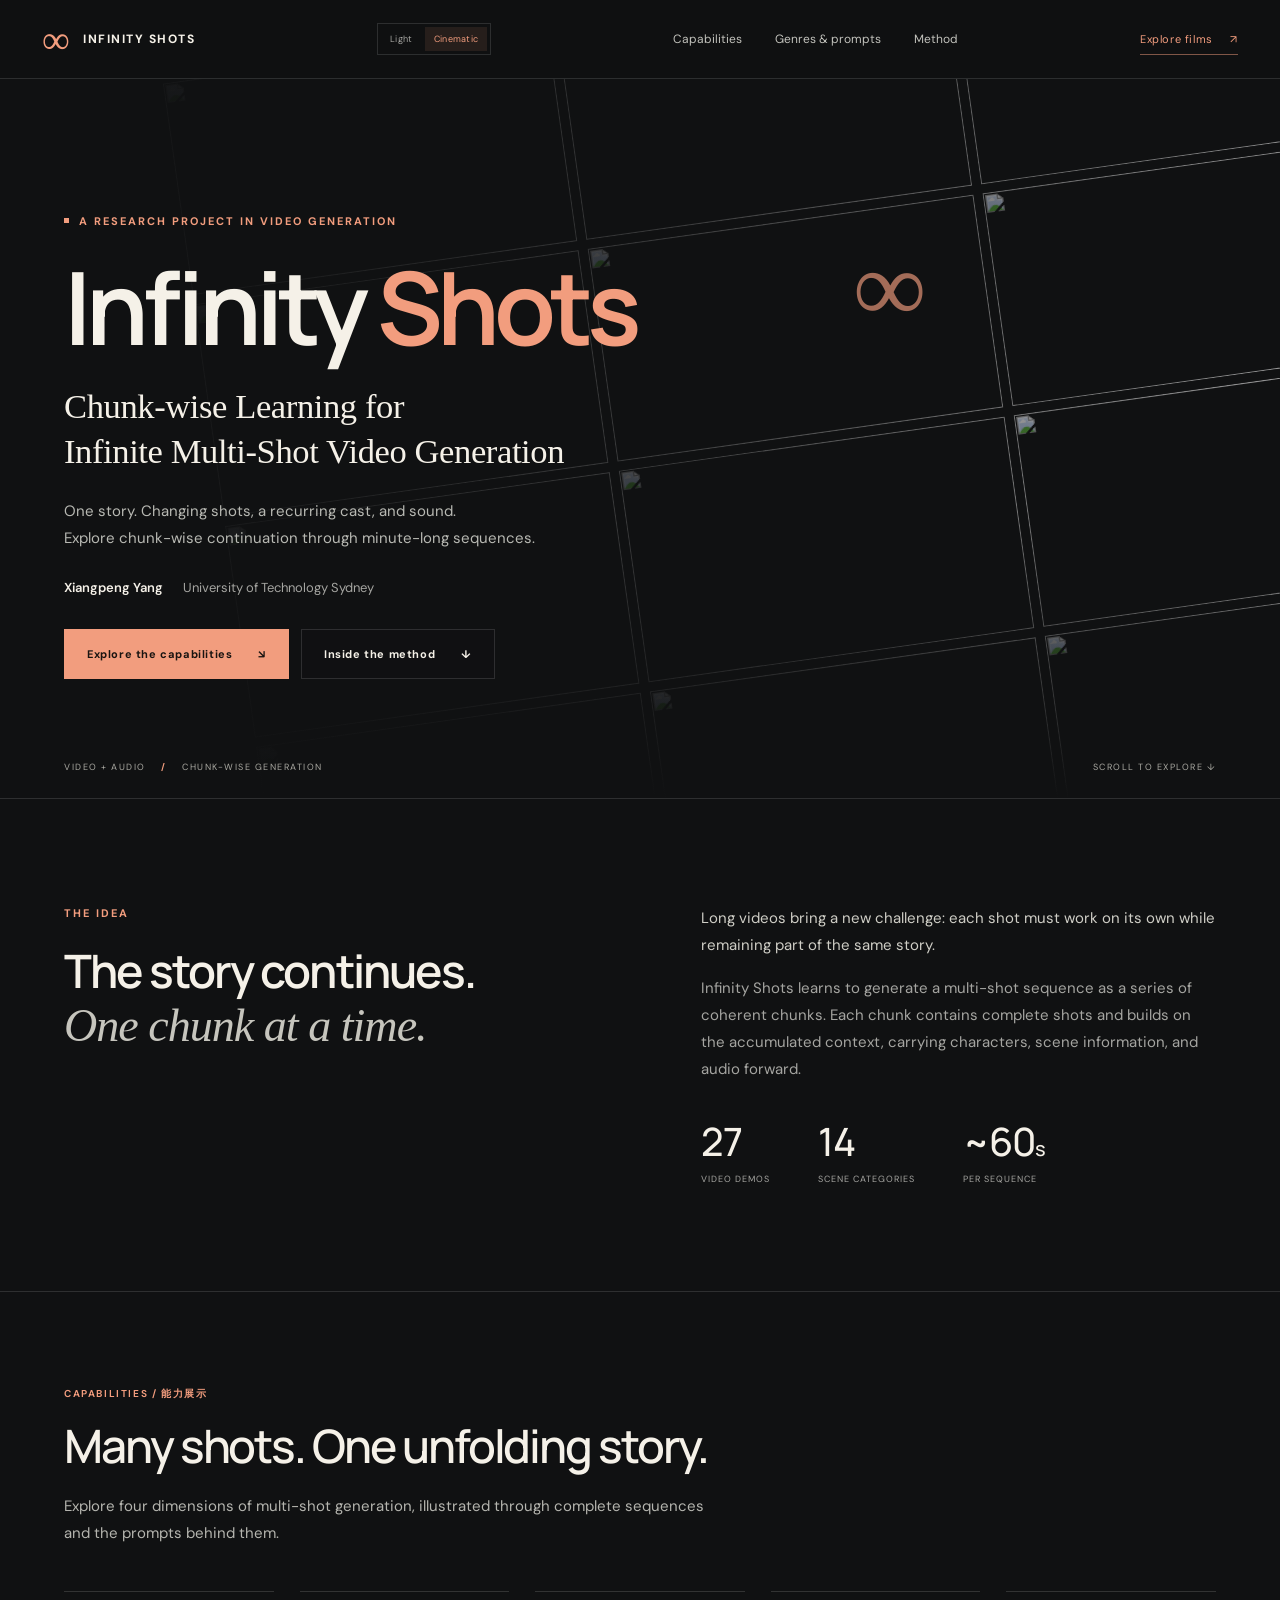
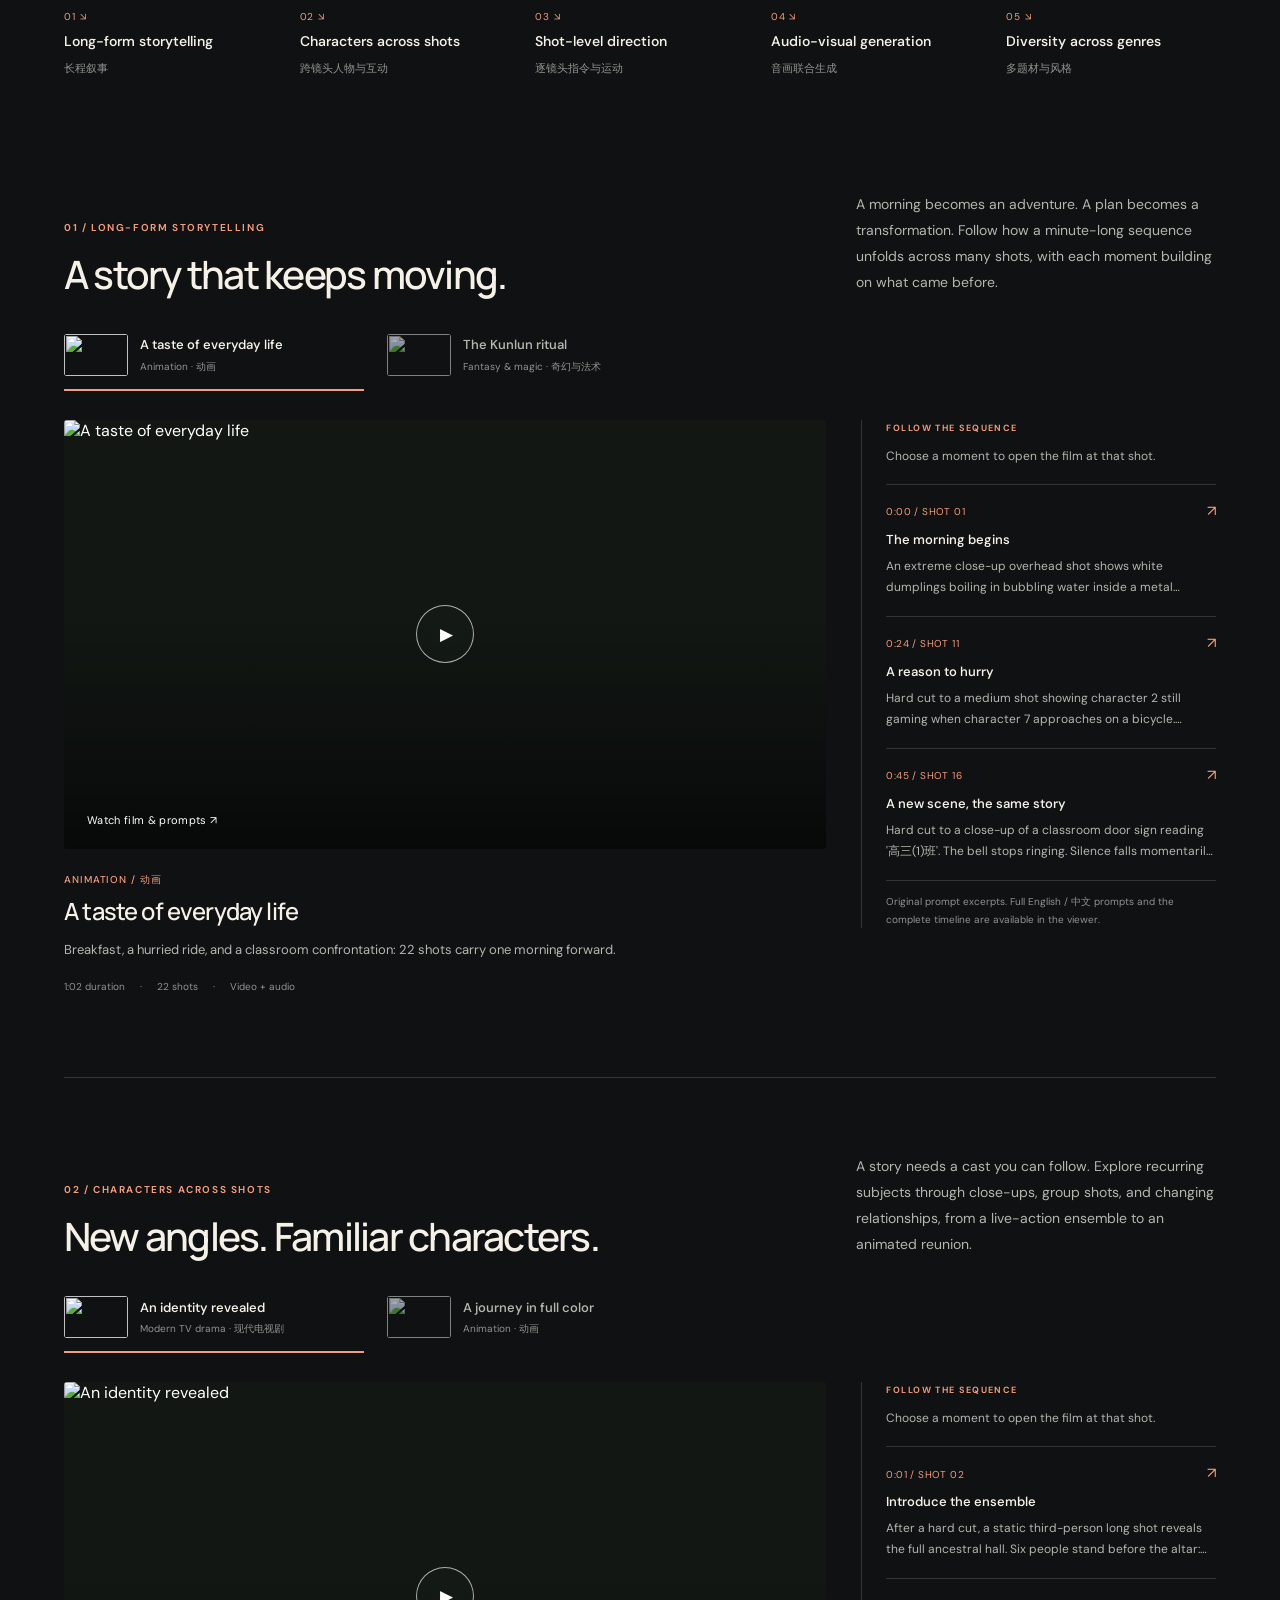
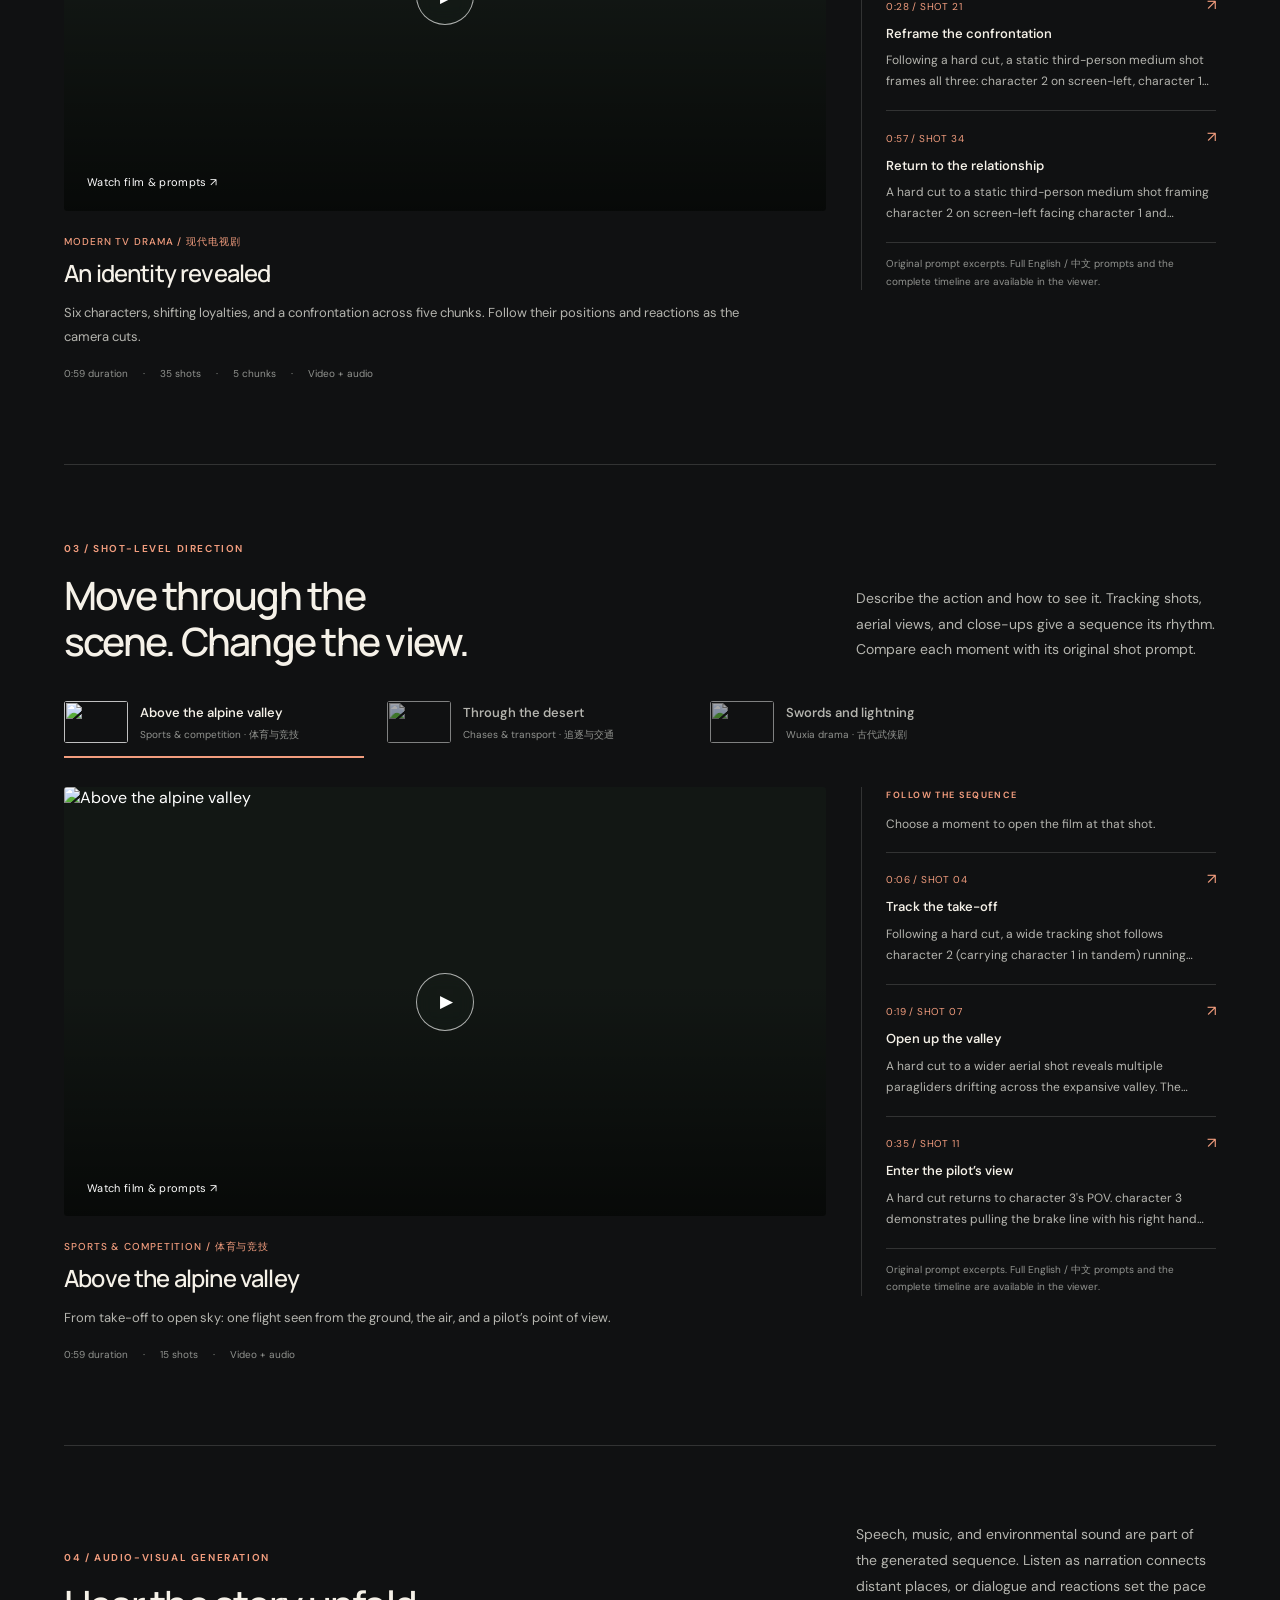
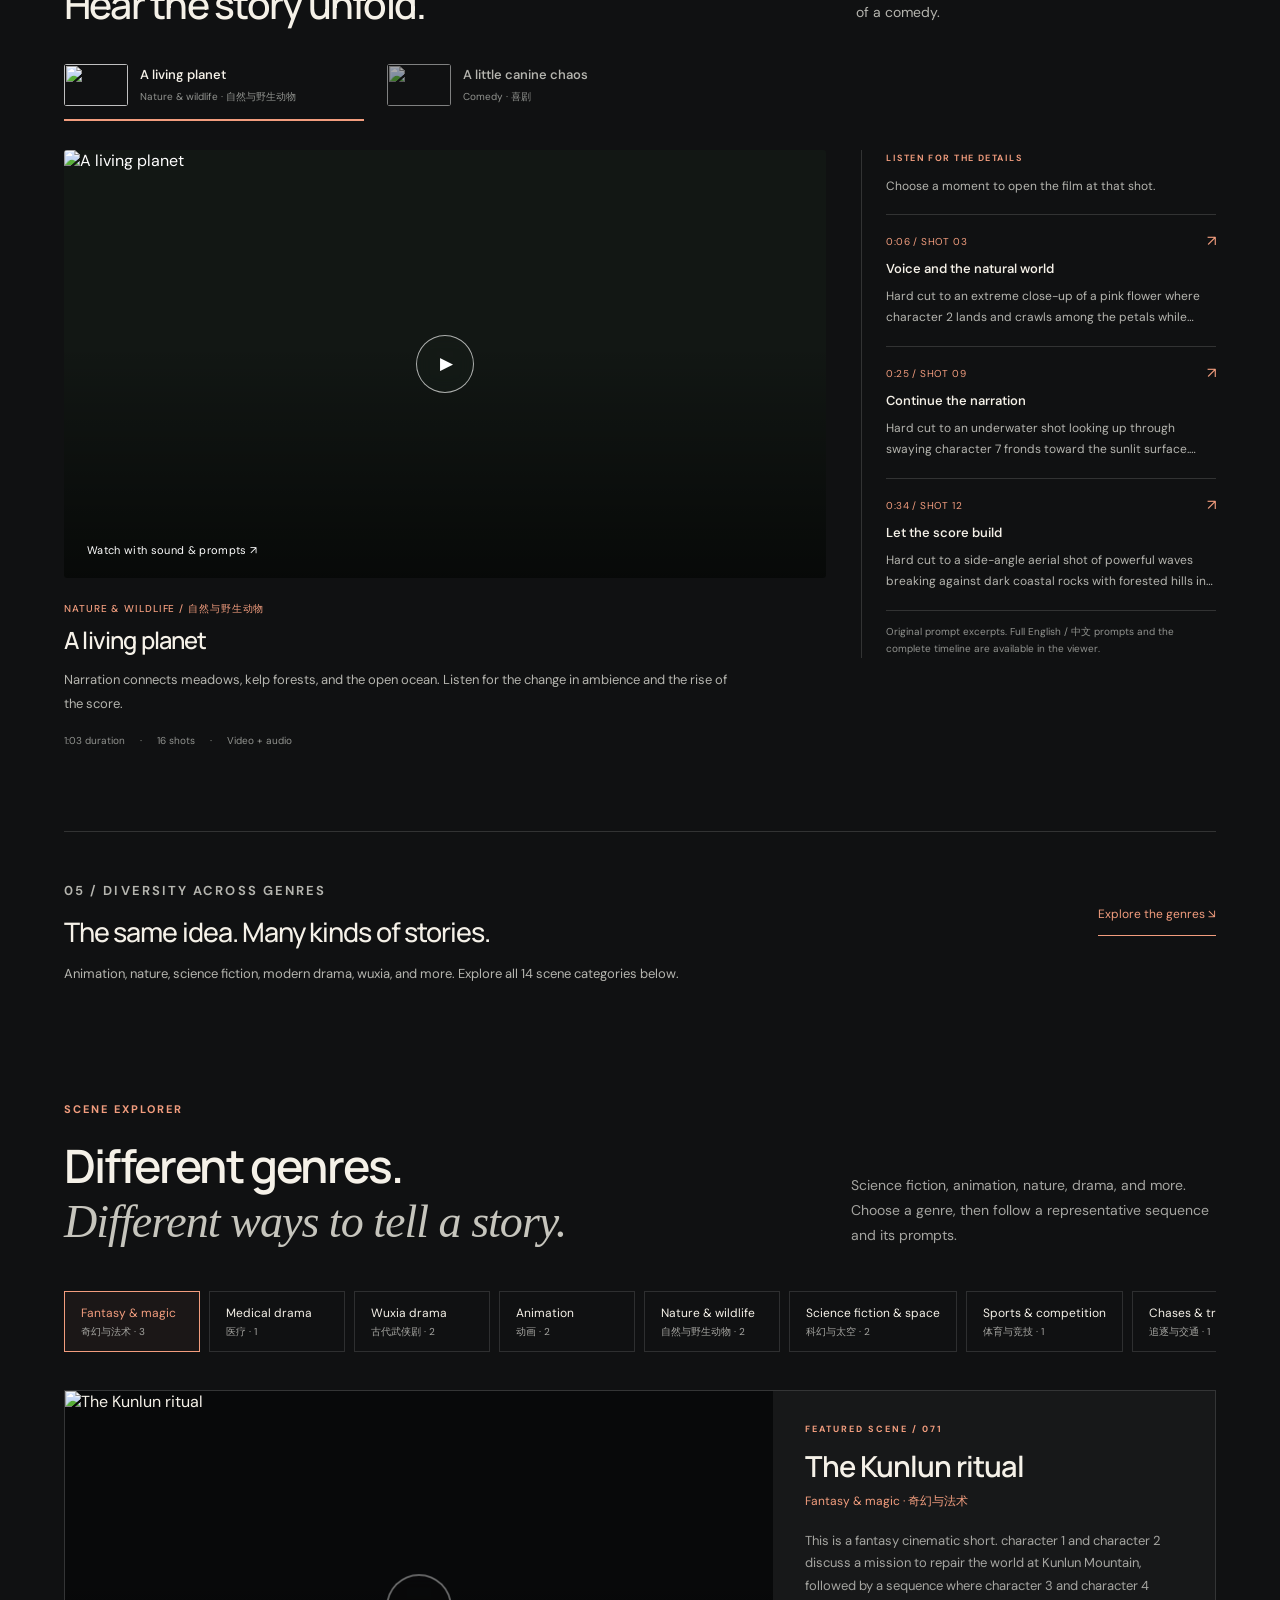
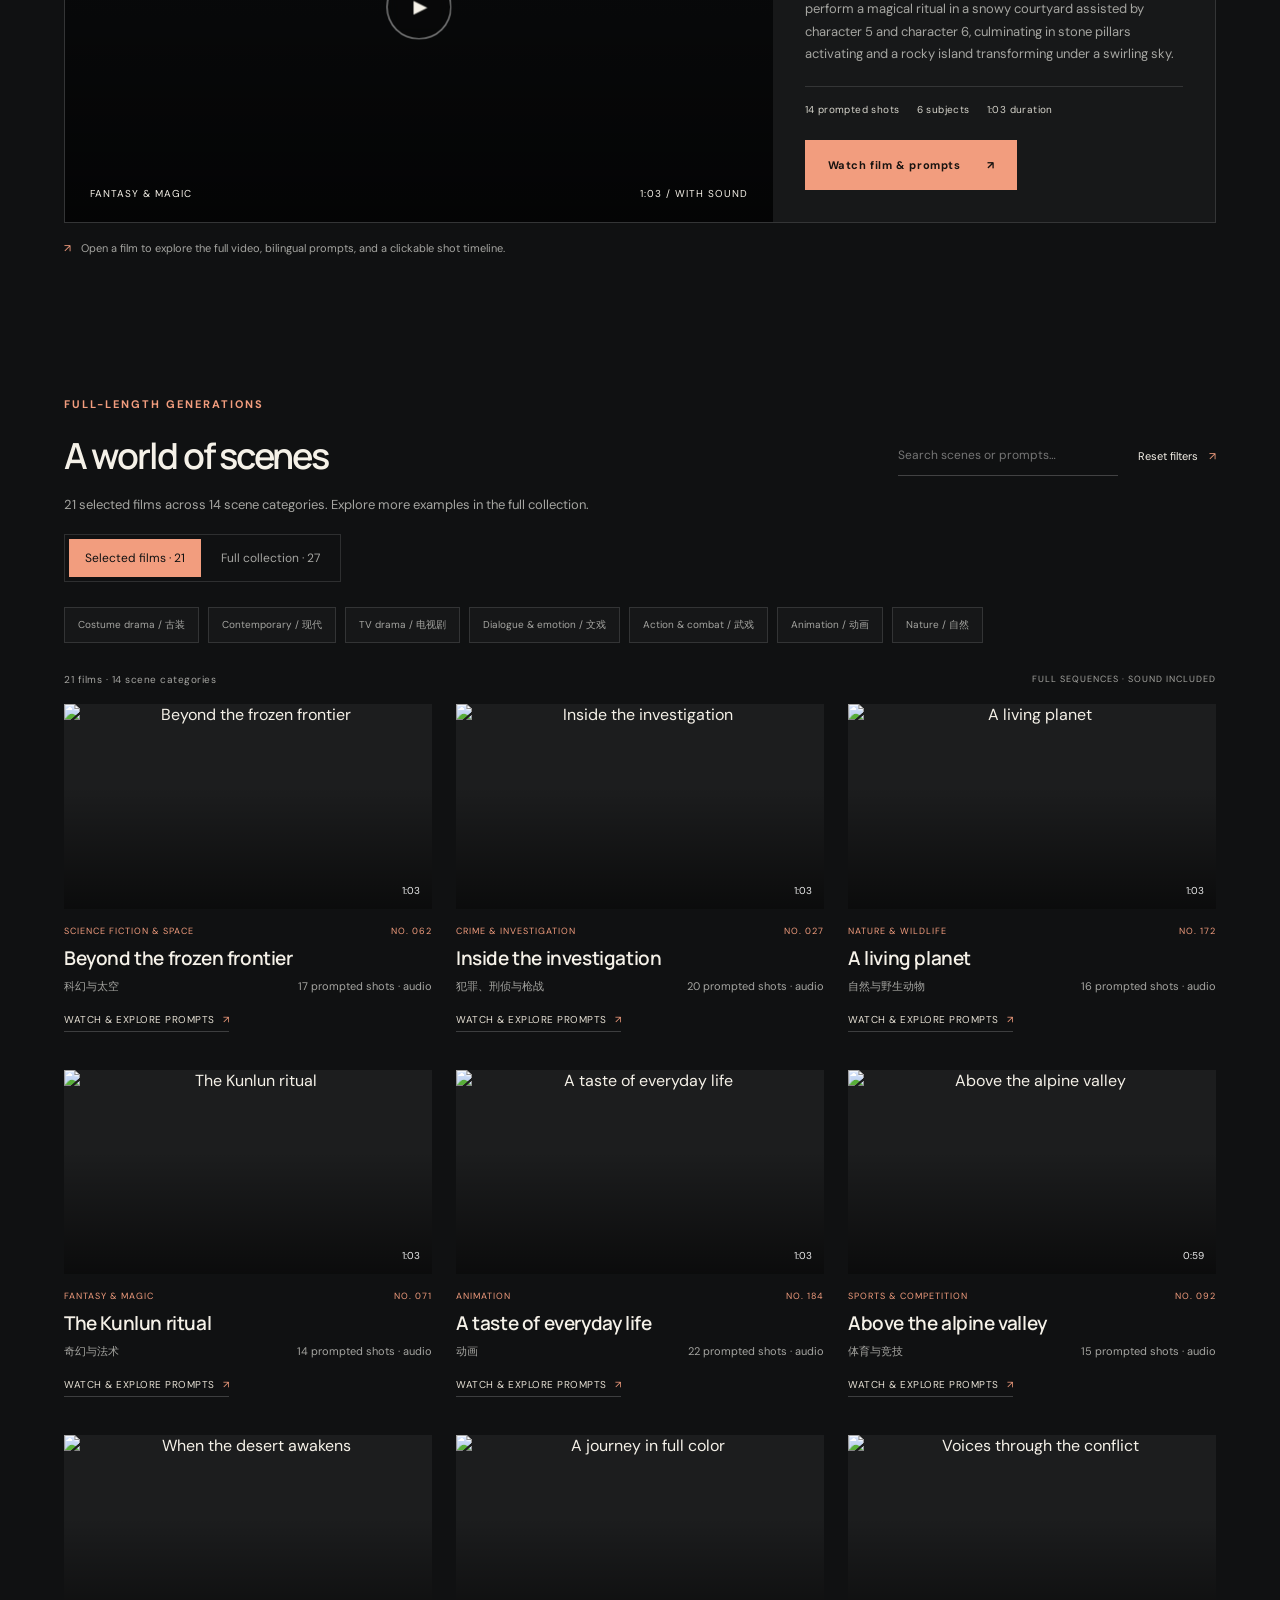
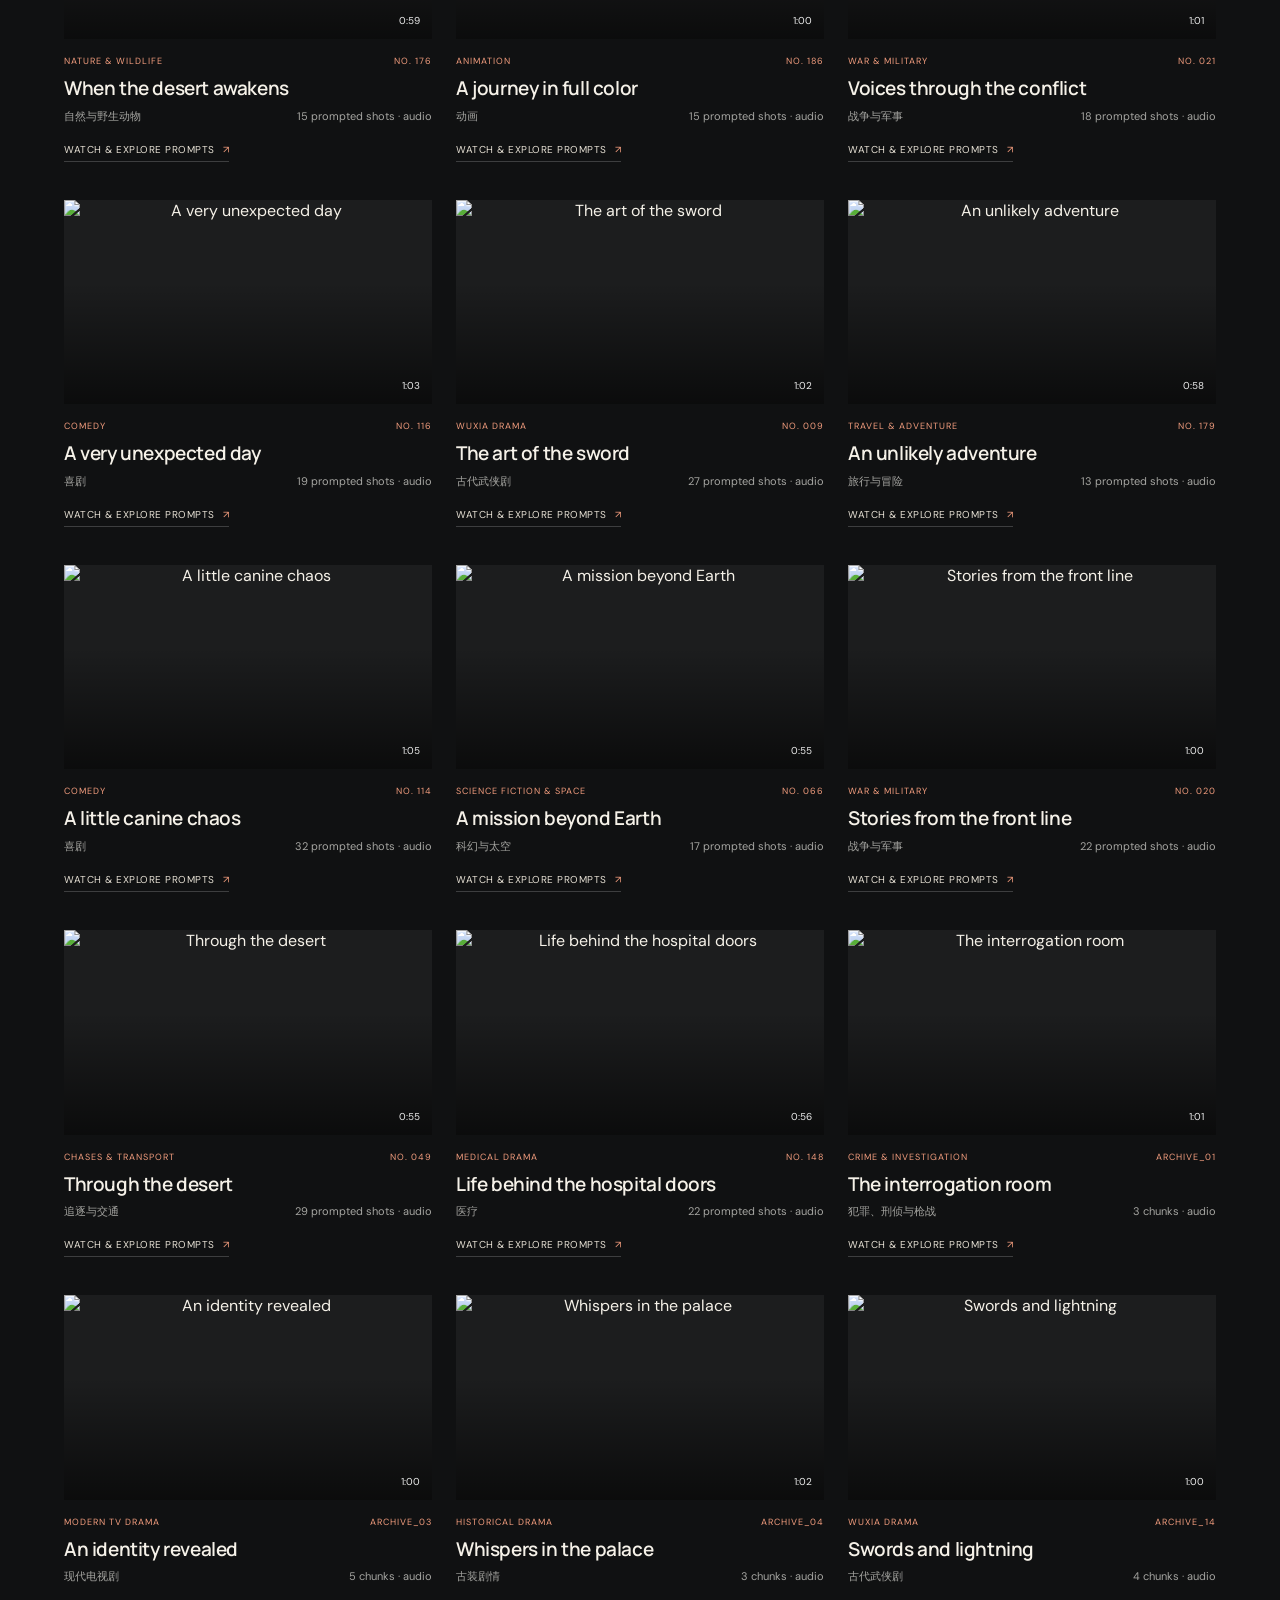
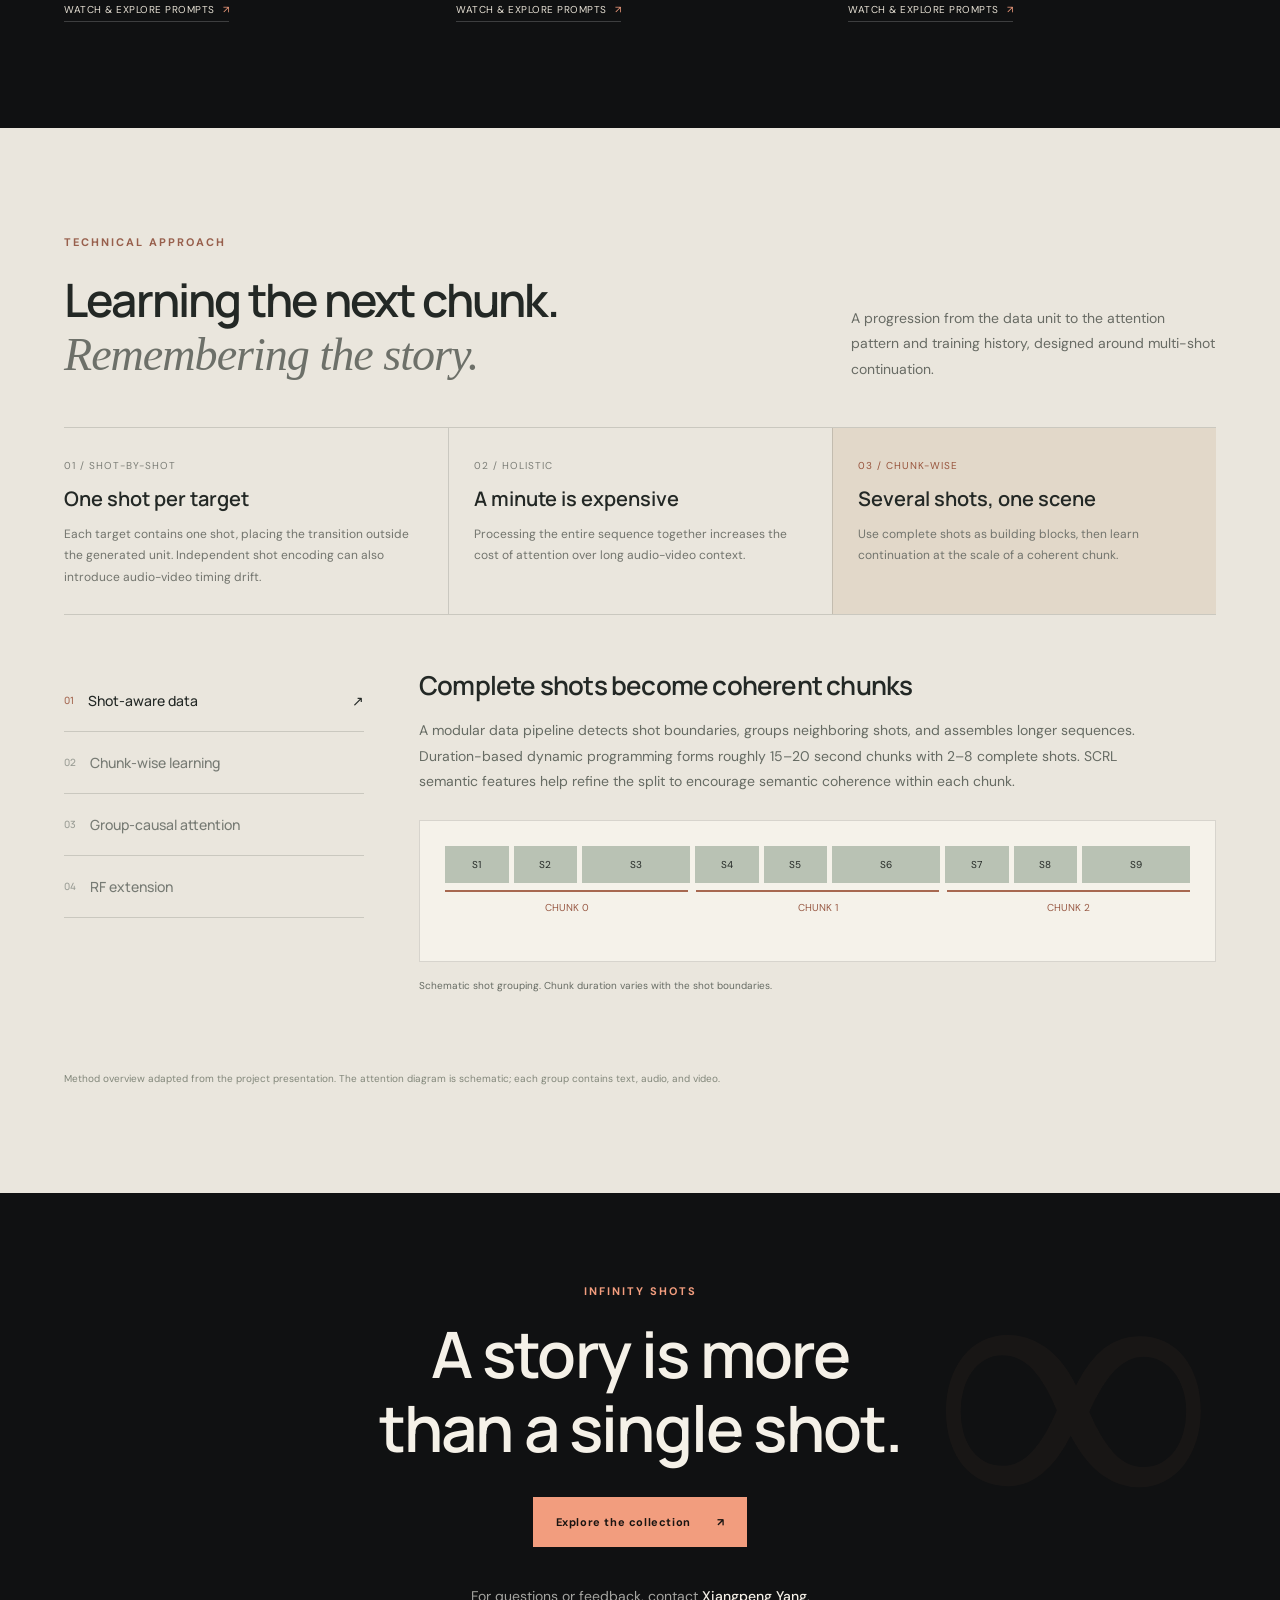
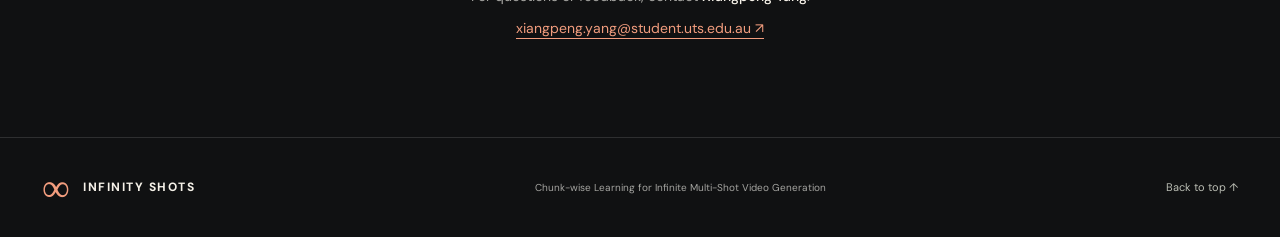
==== index.html @ 22ced268 "Add Infinity Shots project page and prompt viewer" ====
<!doctype html>
<html lang="en">
<head>
<meta charset="utf-8"><meta name="viewport" content="width=device-width, initial-scale=1">
<meta name="theme-color" content="#101112">
<meta name="description" content="Infinity Shots: Chunk-wise Learning for Infinite Multi-Shot Video Generation. Explore complete audio-visual sequences across 14 scene categories, with time-aligned prompts.">
<meta property="og:title" content="Infinity Shots"><meta property="og:description" content="Chunk-wise Learning for Infinite Multi-Shot Video Generation">
<meta property="og:type" content="website"><meta property="og:image" content="assets/posters/demo-04-feature.jpg">
<title>Infinity Shots — Chunk-wise Learning for Infinite Multi-Shot Video Generation</title>
<link rel="icon" href="favicon.svg" type="image/svg+xml">
<link rel="stylesheet" href="style.css"><link rel="stylesheet" href="viewer.css?v=20261031-seek"><link rel="stylesheet" href="capabilities.css">
<script defer src="data.js"></script><script defer src="viewer.js?v=20261031-cues"></script><script defer src="app.js"></script><script defer src="capabilities.js"></script>
</head>
<body>
<a class="skip-link" href="#main">Skip to content</a>
<header class="header"><a class="brand" href="#top" aria-label="Infinity Shots home"><span class="brand-symbol">∞</span> INFINITY SHOTS</a><div class="template-switch" aria-label="Page style"><a href="hy.html">Light</a><a class="active" href="cinematic.html">Cinematic</a></div><nav aria-label="Main navigation"><a href="#capabilities">Capabilities</a><a href="#explore">Genres & prompts</a><a href="#method">Method</a></nav><a class="header-cta" href="#gallery">Explore films <span>↗</span></a></header>
<main id="main">
<section class="hero" id="top" aria-labelledby="hero-title">
<div class="hero-mosaic" aria-hidden="true">
<img src="assets/posters/demo-04-feature.jpg" alt=""><img src="assets/posters/demo-01.jpg" alt=""><img src="assets/posters/demo-08-feature.jpg" alt=""><img src="assets/posters/demo-06-feature.jpg" alt=""><img src="assets/posters/demo-11.jpg" alt=""><img src="assets/posters/demo-18.jpg" alt=""><img src="assets/posters/demo-05.jpg" alt=""><img src="assets/posters/demo-16.jpg" alt=""><img src="assets/posters/demo-03.jpg" alt=""><img src="assets/posters/demo-02.jpg" alt=""><img src="assets/posters/demo-13.jpg" alt=""><img src="assets/posters/demo-15.jpg" alt="">
</div><div class="hero-shade"></div>
<div class="hero-content"><div class="eyebrow"><span class="tiny-square"></span> A RESEARCH PROJECT IN VIDEO GENERATION</div><h1 id="hero-title">Infinity <span>Shots</span><i aria-hidden="true">∞</i></h1><p class="paper-title">Chunk-wise Learning for<br>Infinite Multi-Shot Video Generation</p><p class="hero-description">One story. Changing shots, a recurring cast, and sound.<br> Explore chunk-wise continuation through minute-long sequences.</p><div class="hero-author">Xiangpeng Yang <span>University of Technology Sydney</span></div><div class="hero-actions"><a class="button primary" href="#capabilities">Explore the capabilities <span>↘</span></a><a class="button ghost" href="#method">Inside the method <span>↓</span></a></div></div>
<div class="hero-bottom"><span>VIDEO + AUDIO <b>/</b> CHUNK-WISE GENERATION</span><span>SCROLL TO EXPLORE ↓</span></div>
</section>
<section class="intro section" id="overview"><div><p class="eyebrow">THE IDEA</p><h2>The story continues.<br><em>One chunk at a time.</em></h2></div><div class="intro-copy"><p>Long videos bring a new challenge: each shot must work on its own while remaining part of the same story.</p><p>Infinity Shots learns to generate a multi-shot sequence as a series of coherent chunks. Each chunk contains complete shots and builds on the accumulated context, carrying characters, scene information, and audio forward.</p><div class="facts"><div><strong data-count-demos>27</strong><span>VIDEO DEMOS</span></div><div><strong data-count-categories>14</strong><span>SCENE CATEGORIES</span></div><div><strong>~60<span>s</span></strong><span>PER SEQUENCE</span></div></div></div></section>
<section class="capabilities" id="capabilities" data-capabilities data-theme="dark" data-diversity-target="explore" aria-labelledby="capabilities-title"></section>
<section class="explore section" id="explore"><div class="section-heading"><div><p class="eyebrow">SCENE EXPLORER</p><h2>Different genres.<br><em>Different ways to tell a story.</em></h2></div><p>Science fiction, animation, nature, drama, and more. Choose a genre, then follow a representative sequence and its prompts.</p></div>
<div class="scene-strip" id="scene-strip" aria-label="Choose a scene category"></div>
<div class="spotlight" id="spotlight"></div><p class="explorer-hint"><span>↗</span> Open a film to explore the full video, bilingual prompts, and a clickable shot timeline.</p>
</section>
<section class="gallery-section section" id="gallery"><div class="gallery-heading"><div><p class="eyebrow">FULL-LENGTH GENERATIONS</p><h2>A world of scenes</h2></div><div class="gallery-tools"><label class="sr-only" for="gallery-search">Search scenes and prompts</label><input id="gallery-search" type="search" placeholder="Search scenes or prompts…"><button class="text-button" id="reset-filter">Reset filters <span>↗</span></button></div></div>
<p class="collection-intro">21 selected films across 14 scene categories. Explore more examples in the full collection.</p><div class="collection-scope" aria-label="Collection selection"><button type="button" data-collection-scope="selected" aria-pressed="true">Selected films · 21</button><button type="button" data-collection-scope="all" aria-pressed="false">Full collection · 27</button></div>
<div class="tag-filters" id="tag-filters" aria-label="Filter by setting and performance"></div><div class="gallery-status"><p id="gallery-count" aria-live="polite">21 films · 14 scene categories</p><p>FULL SEQUENCES · SOUND INCLUDED</p></div><div class="gallery-grid" id="gallery-grid"></div><p class="no-results" id="no-results" hidden>No matching scenes. Try another search or show all films.</p>
</section>
<section class="method-section" id="method"><div class="section method-inner"><div class="section-heading"><div><p class="eyebrow">TECHNICAL APPROACH</p><h2>Learning the next chunk.<br><em>Remembering the story.</em></h2></div><p>A progression from the data unit to the attention pattern and training history, designed around multi-shot continuation.</p></div>
<div class="approach-comparison"><div><span>01 / SHOT-BY-SHOT</span><h3>One shot per target</h3><p>Each target contains one shot, placing the transition outside the generated unit. Independent shot encoding can also introduce audio-video timing drift.</p></div><div><span>02 / HOLISTIC</span><h3>A minute is expensive</h3><p>Processing the entire sequence together increases the cost of attention over long audio-video context.</p></div><div class="chosen"><span>03 / CHUNK-WISE</span><h3>Several shots, one scene</h3><p>Use complete shots as building blocks, then learn continuation at the scale of a coherent chunk.</p></div></div>
<div class="method-body"><div class="method-tabs" role="tablist" aria-label="Method stages"><button role="tab" id="method-tab-0" aria-selected="true" aria-controls="method-panel" data-method="0"><span>01</span> Shot-aware data <b>↗</b></button><button role="tab" id="method-tab-1" aria-selected="false" aria-controls="method-panel" data-method="1"><span>02</span> Chunk-wise learning <b>↗</b></button><button role="tab" id="method-tab-2" aria-selected="false" aria-controls="method-panel" data-method="2"><span>03</span> Group-causal attention <b>↗</b></button><button role="tab" id="method-tab-3" aria-selected="false" aria-controls="method-panel" data-method="3"><span>04</span> RF extension <b>↗</b></button></div><div class="method-panel" id="method-panel" role="tabpanel" aria-labelledby="method-tab-0" tabindex="0"></div></div>
<p class="method-footnote">Method overview adapted from the project presentation. The attention diagram is schematic; each group contains text, audio, and video.</p></div></section>
<section class="closing section"><div class="closing-mark" aria-hidden="true">∞</div><p class="eyebrow">INFINITY SHOTS</p><h2>A story is more<br>than a single shot.</h2><a class="button primary" href="#explore">Explore the collection <span>↗</span></a><p class="project-contact" id="contact">For questions or feedback, contact <strong>Xiangpeng Yang</strong>.<br><a href="mailto:xiangpeng.yang@student.uts.edu.au">xiangpeng.yang@student.uts.edu.au <span aria-hidden="true">↗</span></a></p></section>
</main><footer><a class="brand" href="#top"><span class="brand-symbol">∞</span> INFINITY SHOTS</a><p>Chunk-wise Learning for Infinite Multi-Shot Video Generation</p><a href="#top">Back to top ↑</a></footer>
<noscript><p class="noscript">Enable JavaScript to browse the video collection and read the prompts.</p></noscript>
</body></html>
---- style.css ----
@import url('https://fonts.googleapis.com/css2?family=DM+Sans:wght@400;450;500;600;650;700&family=Manrope:wght@400;500;600;650;700;750;800&display=swap');
:root{--bg:#101112;--panel:#191a1b;--ink:#f5f1e8;--muted:#a5a5a1;--line:#ffffff20;--accent:#f29d7e;--font:'DM Sans',Arial,sans-serif;--display:'Manrope',Arial,sans-serif;color-scheme:dark;font-family:var(--font);color:var(--ink);background:var(--bg)}*{box-sizing:border-box}html{scroll-behavior:smooth;scroll-padding-top:88px}body{margin:0}button,input,a{-webkit-tap-highlight-color:transparent}a{color:inherit;text-decoration:none}button,input{font:inherit}button{cursor:pointer}button,a,input,summary{outline-offset:5px}button:focus-visible,a:focus-visible,input:focus-visible,summary:focus-visible{outline:2px solid var(--accent)}button{color:inherit}img{display:block;max-width:100%}button{border:0}h1,h2,h3,p{margin:0}h2{font-family:var(--display);font-size:clamp(30px,3.6vw,50px);font-weight:600;line-height:1.16;letter-spacing:-1.8px}h2 em{font-family:Georgia,serif;font-weight:400;letter-spacing:-1px;font-style:italic;color:#c6c5bd}.section{max-width:1440px;padding:106px 64px;margin:0 auto}.eyebrow{font-size:11px;line-height:1.5;letter-spacing:2px;font-weight:700;color:var(--accent);margin-bottom:22px}.header{height:79px;padding:0 42px;display:flex;align-items:center;justify-content:space-between;border-bottom:1px solid var(--line);position:sticky;top:0;z-index:20;background:#101112ee;backdrop-filter:blur(16px)}.brand{display:flex;align-items:center;gap:12px;font-size:12px;letter-spacing:1.5px;font-weight:750}.brand-symbol{font-family:Georgia,serif;font-size:39px;line-height:1;color:var(--accent);font-weight:400}.header nav{display:flex;gap:33px;font-size:12px;color:#c2c2bc}.header nav a:hover{color:var(--accent)}.header-cta{font-size:11px;letter-spacing:.6px;border-bottom:1px solid #f29d7e80;padding:8px 0;color:var(--accent)}.header-cta span{margin-left:14px}.hero{position:relative;isolation:isolate;overflow:hidden;min-height:720px;padding:100px 64px 85px;display:flex;align-items:center;border-bottom:1px solid var(--line)}.hero-mosaic{position:absolute;inset:-35px -60px -35px 22%;z-index:-3;display:grid;grid-template-columns:repeat(3,1fr);grid-template-rows:repeat(4,1fr);gap:8px;transform:rotate(-8deg) scale(1.12);opacity:.84}.hero-mosaic img{width:100%;height:100%;min-height:0;object-fit:cover}.hero-shade{position:absolute;inset:0;z-index:-2;background:linear-gradient(90deg,#101112 0%,#101112ed 22%,#101112b0 53%,#10111212 100%),linear-gradient(0deg,#101112 0%,transparent 40%,#10111226 100%)}.hero-content{max-width:1050px}.hero .eyebrow{display:flex;align-items:center;gap:10px}.tiny-square{width:5px;height:5px;background:var(--accent);display:inline-block}.hero h1{font:650 clamp(60px,7.9vw,112px)/1.1 var(--display);letter-spacing:-6px;position:relative}.hero h1 span{color:var(--accent)}.hero h1 i{font:italic 100px/0.5 Georgia,serif;color:var(--accent);position:absolute;left:790px;top:12px;opacity:.65}.paper-title{font:400 clamp(24px,2.7vw,36px)/1.3 Georgia,serif;letter-spacing:-.4px;margin-top:22px}.hero-description{color:#b8b9b3;line-height:1.8;font-size:15px;margin-top:24px}.hero-author{margin-top:27px;font-size:13px;font-weight:600}.hero-author span{margin-left:17px;font-weight:400;color:var(--muted)}.hero-actions{display:flex;gap:12px;margin-top:33px}.button{display:inline-flex;align-items:center;justify-content:space-between;gap:26px;font-size:11px;letter-spacing:.6px;font-weight:700;padding:17px 22px;border:1px solid var(--line);transition:background .2s,transform .2s}.button:hover{transform:translateY(-2px)}.button.primary{background:var(--accent);color:#191411;border-color:var(--accent)}.button.ghost{background:#10111275}.button.ghost:hover{background:#ffffff12}.hero-bottom{position:absolute;bottom:25px;left:64px;right:64px;display:flex;justify-content:space-between;letter-spacing:1.5px;font-size:9px;color:#aaa9a2}.hero-bottom b{color:var(--accent);margin:0 12px}.intro{display:grid;grid-template-columns:1.08fr 1fr;gap:80px;border-bottom:1px solid var(--line)}.intro-copy>p{color:#cfcec6;line-height:1.8;font-size:15px}.intro-copy>p+p{margin-top:16px;color:var(--muted)}.facts{display:flex;gap:48px;margin-top:35px}.facts strong{font:500 39px/1.2 var(--display);letter-spacing:-1px;display:block}.facts strong span{font-size:20px;letter-spacing:0}.facts div>span{font-size:9px;letter-spacing:1px;color:var(--muted);display:block;margin-top:8px}.section-heading{display:flex;align-items:end;justify-content:space-between;gap:70px;margin-bottom:39px}.section-heading>p{max-width:365px;color:var(--muted);font-size:14px;line-height:1.8}.scene-strip{display:flex;gap:9px;overflow-x:auto;scrollbar-width:thin;padding:4px 0 20px;margin-bottom:18px;scrollbar-color:#53534e transparent}.scene-tab{flex-shrink:0;text-align:left;background:transparent;border:1px solid var(--line);padding:12px 16px;min-width:136px;transition:border .2s,background .2s}.scene-tab span{display:block;font-size:12px;line-height:1.5}.scene-tab small{display:block;font-size:10px;color:var(--muted);margin-top:3px}.scene-tab.active{border-color:var(--accent);background:#f29d7e0c}.scene-tab.active span{color:var(--accent)}.scene-tab:hover{border-color:#f29d7e90}.spotlight{display:grid;grid-template-columns:1.6fr 1fr;min-height:398px;border:1px solid var(--line);background:#171819}.spotlight-visual{position:relative;background:#08090a;overflow:hidden;display:block;text-align:left;padding:0}.spotlight-visual img{height:100%;width:100%;object-fit:cover;transition:transform .6s}.spotlight-visual:hover img{transform:scale(1.025)}.spotlight-visual:after{content:'';position:absolute;inset:40% 0 0;background:linear-gradient(transparent,#0008)}.play-circle{position:absolute;top:50%;left:50%;transform:translate(-50%,-50%);border:1px solid #ffffffb0;background:#0c0c0c44;backdrop-filter:blur(8px);border-radius:50%;width:65px;height:65px;display:grid;place-items:center;font-size:18px;padding-left:3px;z-index:1}.spotlight-visual .visual-label{position:absolute;bottom:22px;left:25px;right:25px;z-index:2;display:flex;justify-content:space-between;font-size:10px;letter-spacing:1px}.spotlight-copy{padding:32px;display:flex;flex-direction:column;justify-content:center}.spotlight-copy .eyebrow{font-size:9px;margin-bottom:12px}.spotlight-copy h3{font:600 29px/1.2 var(--display);letter-spacing:-1px}.spotlight-copy .zh-label{color:var(--accent);font-size:12px;margin-top:9px}.spotlight-copy .summary{font-size:13px;color:var(--muted);line-height:1.75;margin:20px 0}.mini-facts{display:flex;gap:17px;color:#d7d5cc;font-size:10px;letter-spacing:.4px;padding-top:16px;border-top:1px solid var(--line);margin-bottom:24px}.spotlight-copy .button{align-self:start}.explorer-hint{font-size:11px;color:var(--muted);margin-top:18px}.explorer-hint span{color:var(--accent);margin-right:7px}.gallery-section{padding-top:35px}.gallery-heading{display:flex;align-items:end;justify-content:space-between;gap:30px}.gallery-heading h2{font-size:36px}.gallery-tools{display:flex;align-items:center;gap:20px}.gallery-tools input{background:transparent;color:var(--ink);border:0;border-bottom:1px solid #ffffff35;padding:12px 0;width:220px;font-size:12px;border-radius:0}.text-button{background:transparent;font-size:11px;white-space:nowrap;padding:12px 0}.text-button span{color:var(--accent);margin-left:8px}.gallery-status{display:flex;justify-content:space-between;color:var(--muted);font-size:10px;letter-spacing:.5px;margin:30px 0 18px}.gallery-status p:last-child{font-size:9px;letter-spacing:1px}.gallery-grid{display:grid;grid-template-columns:repeat(3,1fr);column-gap:24px;row-gap:38px}.film-card{min-width:0}.film-visual{display:block;position:relative;aspect-ratio:1.8;background:#1c1d1e;overflow:hidden;padding:0;width:100%}.film-visual img{width:100%;height:100%;object-fit:cover;transition:transform .5s}.film-visual:hover img{transform:scale(1.035)}.film-visual:after{content:'';position:absolute;inset:40% 0 0;background:linear-gradient(transparent,#0009)}.film-visual .play-circle{width:43px;height:43px;font-size:13px;opacity:0;transition:opacity .2s}.film-visual:hover .play-circle,.film-visual:focus-visible .play-circle{opacity:1}.film-duration{position:absolute;right:12px;bottom:12px;font-size:10px;z-index:1;color:#eee}.film-overline{display:flex;justify-content:space-between;font-size:9px;letter-spacing:1px;color:var(--accent);margin:16px 0 9px;text-transform:uppercase}.film-card h3{font:600 19px/1.3 var(--display);letter-spacing:-.4px}.film-card .card-meta{font-size:11px;color:var(--muted);margin-top:8px;display:flex;justify-content:space-between}.card-prompt{margin-top:14px;border:0;border-bottom:1px solid #ffffff30;background:transparent;padding:5px 0;color:#e6e0d4;font-size:10px;letter-spacing:.5px}.card-prompt span{color:var(--accent);margin-left:8px}.no-results{padding:70px 20px;text-align:center;color:var(--muted)}.method-section{background:#eae6dd;color:#232825;color-scheme:light}.method-inner .eyebrow{color:#98604d}.method-inner h2 em{color:#6d7069}.method-inner .section-heading>p{color:#686b64}.approach-comparison{display:grid;grid-template-columns:repeat(3,1fr);gap:0;margin:45px 0 55px;border-top:1px solid #23282528;border-bottom:1px solid #23282528}.approach-comparison>div{padding:25px 25px 25px 0}.approach-comparison>div+div{border-left:1px solid #23282528;padding-left:25px}.approach-comparison span{font-size:10px;letter-spacing:1px;color:#7c7e77}.approach-comparison h3{font:600 20px/1.3 var(--display);margin:12px 0}.approach-comparison p{color:#72746d;font-size:12px;line-height:1.8}.approach-comparison .chosen{background:#e2d8c9;padding-right:25px}.chosen span{color:#98553d}.method-body{display:grid;grid-template-columns:300px 1fr;gap:55px;min-height:370px}.method-tabs{display:flex;flex-direction:column}.method-tabs button{padding:21px 0;text-align:left;background:transparent;border-bottom:1px solid #23282528;font:500 14px var(--display);color:#777b74;display:flex;align-items:center;gap:14px}.method-tabs button span{font-size:10px;color:#999c94}.method-tabs button b{margin-left:auto;font-weight:400;opacity:0}.method-tabs button[aria-selected=true]{color:#232825}.method-tabs button[aria-selected=true] b{opacity:1}.method-tabs button[aria-selected=true] span{color:#a3644d}.method-panel h3{font:600 26px/1.2 var(--display);letter-spacing:-.8px;margin:0 0 17px}.method-panel>p{font-size:14px;color:#666b63;line-height:1.85;max-width:750px}.method-diagram{background:#f5f2ea;border:1px solid #23282525;padding:25px;margin:25px 0 15px;min-height:142px}.shot-blocks{display:flex;gap:5px}.shot-blocks span{background:#b9c2b4;height:37px;flex:1;display:grid;place-items:center;font:10px var(--font)}.shot-blocks span:nth-child(3n){flex:1.7}.chunk-brackets{display:grid;grid-template-columns:1fr 1fr 1fr;gap:8px;margin-top:7px}.chunk-brackets span{border-top:2px solid #a76850;text-align:center;padding-top:9px;font-size:10px;color:#995b46}.group-flow{display:flex;align-items:center;gap:10px}.group{border:1px solid #8d9e89;padding:16px 10px;flex:1;text-align:center;background:#d9e2d4;font:12px var(--font)}.group small{display:block;font-size:9px;color:#6a7464;margin-top:8px}.group.target{background:#efd2be;border-color:#b87957}.group.future{background:transparent;border-style:dashed;border-color:#b5b8ac;color:#a6aa9e}.diagram-caption{color:#777c70;font-size:10px!important;margin-top:12px}.attention-wrap{display:flex;gap:30px;align-items:center}.attention-grid{display:grid;grid-template-columns:repeat(4,1fr);gap:4px;width:160px;flex-shrink:0}.attention-grid span{aspect-ratio:1.8;background:#dce1d7;border:1px solid #ccd3c7}.attention-grid span.on{background:#a1af98;border-color:#83937b}.attention-grid span.diag{background:#d49873;border-color:#ba7e59}.attention-caption{font-size:12px;line-height:1.8;color:#68705f}.attention-caption b{display:block;color:#343f2e;font-weight:600}.rf-flow{display:flex;align-items:center;justify-content:space-between;gap:12px}.rf-flow div{font-size:12px;line-height:1.6;padding:16px 12px;border:1px solid #afb7a7;text-align:center;flex:1}.rf-flow small{display:block;font-size:9px;color:#7a8271;margin-top:5px}.method-footnote{font-size:10px;color:#82877a;margin-top:30px;line-height:1.7}.closing{text-align:center;position:relative;overflow:hidden;padding-top:90px;padding-bottom:95px}.closing-mark{position:absolute;right:5%;top:0;font:400 400px/1 Georgia,serif;color:#f29d7e09;z-index:-1}.closing h2{font-size:clamp(38px,5vw,66px);margin-bottom:32px}.closing .eyebrow{margin-bottom:18px}footer{border-top:1px solid var(--line);padding:30px 42px;display:flex;align-items:center;justify-content:space-between;gap:25px}footer p{font-size:10px;color:var(--muted)}footer>a:last-child{font-size:11px;color:#bbbeb4}.skip-link{position:fixed;top:-100px;left:12px;z-index:1000;background:var(--accent);color:#111;padding:15px}.skip-link:focus{top:10px}.sr-only{position:absolute;width:1px;height:1px;overflow:hidden;clip:rect(0,0,0,0);white-space:nowrap}.noscript{padding:30px;background:#222;color:#fff}
@media(min-width:1600px){.hero{padding-left:max(64px,calc((100vw - 1312px)/2));min-height:790px}.hero-bottom{left:max(64px,calc((100vw - 1312px)/2))}}@media(max-width:1100px){.section{padding:80px 36px}.hero{padding:85px 36px;min-height:700px}.hero h1{letter-spacing:-4px}.hero h1 i{display:none}.hero-bottom{left:36px;right:36px}.header{padding:0 28px}.intro{gap:42px}.facts{gap:30px}.section-heading{gap:35px}.spotlight{grid-template-columns:1.25fr 1fr}.spotlight-copy{padding:25px}.spotlight-copy h3{font-size:25px}.gallery-heading{align-items:start}.gallery-tools{flex-direction:column;gap:3px;align-items:end}.gallery-grid{column-gap:20px}.method-body{grid-template-columns:245px 1fr;gap:30px}.group{padding:15px 5px}footer p{max-width:300px;text-align:center}}@media(max-width:760px){html{scroll-padding-top:70px}.header{height:65px;padding:0 20px}.header nav{display:none}.brand{font-size:10px;gap:8px;letter-spacing:1px}.brand-symbol{font-size:34px}.header-cta{font-size:10px}.hero{min-height:730px;padding:65px 23px 85px;align-items:start}.hero .eyebrow{font-size:9px;letter-spacing:1.4px}.hero h1{font-size:64px;letter-spacing:-4px;max-width:350px;line-height:1.03}.hero h1 span{display:block}.paper-title{font-size:26px;line-height:1.25;margin-top:23px}.hero-description{font-size:13px;line-height:1.75;margin-top:23px;max-width:320px}.hero-description br{display:none}.hero-author{font-size:12px;line-height:1.7}.hero-author span{display:block;margin-left:0;font-size:11px}.hero-actions{gap:9px;flex-wrap:wrap;margin-top:27px}.button{padding:15px 16px;font-size:10px;gap:17px}.hero-mosaic{left:-20%;right:-70%;opacity:.55;grid-template-columns:repeat(3,1fr);transform:rotate(-8deg) scale(1.1)}.hero-shade{background:linear-gradient(90deg,#101112eb,#10111280),linear-gradient(0deg,#101112,transparent 60%)}.hero-bottom{left:23px;right:23px;font-size:7px;letter-spacing:1px}.hero-bottom span:last-child{display:none}.section{padding:64px 22px}h2{font-size:33px;letter-spacing:-1.3px}.intro{grid-template-columns:1fr;gap:28px}.intro-copy>p{font-size:14px}.facts{gap:36px}.facts strong{font-size:35px}.facts div>span{font-size:8px}.section-heading{display:block;margin-bottom:25px}.section-heading>p{font-size:13px;max-width:100%;margin-top:22px}.eyebrow{margin-bottom:16px;font-size:10px}.spotlight{grid-template-columns:1fr}.spotlight-visual{aspect-ratio:1.8}.spotlight-copy{padding:25px}.spotlight-copy .summary{margin:15px 0}.spotlight-copy h3{font-size:27px}.scene-tab{min-width:125px;padding:10px 13px}.scene-strip{margin-right:-22px}.explorer-hint{font-size:10px;line-height:1.7}.gallery-section{padding-top:20px}.gallery-heading{display:block}.gallery-heading h2{font-size:30px}.gallery-tools{flex-direction:row;justify-content:space-between;align-items:center;margin-top:15px}.gallery-tools input{width:min(220px,65%)}.gallery-status p:last-child{display:none}.gallery-grid{grid-template-columns:repeat(2,1fr);gap:28px 14px}.film-overline{font-size:8px;letter-spacing:.4px;margin:12px 0 7px}.film-overline span:last-child{display:none}.film-card h3{font-size:16px}.film-card .card-meta{font-size:9px;display:block;line-height:1.7}.film-card .card-meta span{display:block}.film-visual .play-circle{opacity:1;width:33px;height:33px;font-size:10px}.card-prompt{font-size:9px;margin-top:9px}.approach-comparison{grid-template-columns:1fr;margin:30px 0}.approach-comparison>div,.approach-comparison>div+div{padding:21px;border-left:0;border-top:1px solid #23282525}.approach-comparison>div:first-child{border-top:0}.approach-comparison h3{font-size:20px}.approach-comparison p{font-size:13px}.method-body{grid-template-columns:1fr;gap:28px}.method-tabs{display:grid;grid-template-columns:1fr 1fr;gap:0 20px}.method-tabs button{font-size:11px;padding:16px 0;gap:7px}.method-tabs button b{display:none}.method-panel h3{font-size:24px}.method-panel>p{font-size:13px}.method-diagram{padding:17px}.group-flow{gap:6px}.group{font-size:10px}.group small{font-size:8px}.attention-wrap{gap:20px}.attention-grid{width:130px}.rf-flow{gap:5px}.rf-flow div{font-size:10px;padding:14px 7px}.closing{padding:65px 22px}.closing h2{font-size:42px}.closing-mark{font-size:270px;right:-15%}footer{padding:26px 22px;flex-wrap:wrap}footer p{order:3;text-align:left;max-width:100%;font-size:9px;width:100%}}@media(prefers-reduced-motion:reduce){html{scroll-behavior:auto}*,*:before,*:after{transition:none!important;animation:none!important}}

.template-switch{display:flex;border:1px solid var(--line);padding:3px;gap:3px;font-size:9px;letter-spacing:.3px}.template-switch a{padding:6px 9px;color:var(--muted)}.template-switch a.active{background:#f29d7e19;color:var(--accent)}.tag-filters{display:flex;gap:9px;flex-wrap:wrap;margin-top:25px}.tag-filter{padding:10px 13px;font-size:10px;background:#ffffff06;border:1px solid var(--line);color:var(--muted)}.tag-filter:hover,.tag-filter[aria-pressed=true]{color:var(--accent);border-color:var(--accent);background:#f29d7e0c}.header-cta [data-count-demos]{margin-left:0}@media(max-width:900px){.header nav{gap:20px}.template-switch{font-size:8px}.template-switch a{padding:6px}}@media(max-width:760px){.template-switch{margin-left:auto;margin-right:15px}.header-cta{display:none}.tag-filters{gap:6px}.tag-filter{font-size:9px;padding:9px}}

.collection-intro{font-size:13px;line-height:1.7;color:var(--muted);margin:18px 0}.collection-scope{display:inline-flex;gap:4px;border:1px solid var(--line);padding:4px;flex-wrap:wrap}.collection-scope button{background:transparent;padding:11px 16px;color:var(--muted);font-size:12px}.collection-scope button[aria-pressed=true]{background:var(--accent);color:var(--bg)}

.closing .project-contact{position:relative;margin:36px auto 0;color:var(--muted);font-size:14px;line-height:1.9;max-width:560px}.project-contact strong{color:var(--ink);font-weight:500}.project-contact a{display:inline-block;margin-top:5px;color:var(--accent);text-decoration:underline;text-underline-offset:5px;overflow-wrap:anywhere}.project-contact a:hover{text-decoration-thickness:2px}@media(max-width:760px){.closing .project-contact{font-size:12px;margin-top:29px}}
---- viewer.css ----
.iv-dialog{--iv-bg:#101112;--iv-panel:#181a1b;--iv-line:#ffffff16;--iv-ink:#f5f1e8;--iv-muted:#a4a8a6;--iv-accent:#f29d7e;box-sizing:border-box;width:min(1490px,96vw);max-width:96vw;height:min(920px,94dvh);max-height:94dvh;margin:auto;padding:0;border:1px solid #ffffff26;border-radius:15px;color:var(--iv-ink);background:var(--iv-bg);box-shadow:0 32px 130px #000b;font:14px/1.6 Arial,"PingFang SC","Microsoft YaHei",sans-serif;overflow:hidden;color-scheme:dark}
.iv-dialog::backdrop{background:#020404d9;backdrop-filter:blur(12px)}
.iv-dialog *{box-sizing:border-box}
.iv-dialog button,.iv-dialog a,.iv-dialog input{font:inherit}
.iv-dialog button{color:inherit;cursor:pointer}
.iv-dialog button:focus-visible,.iv-dialog a:focus-visible,.iv-dialog input:focus-visible,.iv-dialog summary:focus-visible{outline:2px solid var(--iv-accent);outline-offset:4px}
.iv-dialog [hidden]{display:none!important}
.iv-header{display:flex;align-items:center;justify-content:space-between;gap:20px;padding:22px 27px 20px;border-bottom:1px solid var(--iv-line);height:111px;background:var(--iv-bg)}
.iv-heading{min-width:0}.iv-eyebrow{font-size:10px;font-weight:600;letter-spacing:.12em;color:var(--iv-accent);margin-bottom:5px;text-transform:uppercase}
.iv-title{font-size:clamp(19px,2.1vw,28px);font-weight:500;letter-spacing:-.035em;line-height:1.2;margin:0;overflow:hidden;text-overflow:ellipsis;white-space:nowrap}
.iv-close{display:grid;place-items:center;flex:0 0 38px;width:38px;height:38px;border:1px solid #ffffff29;background:#ffffff06;border-radius:50%;font-size:27px!important;font-weight:200;line-height:1;transition:background .2s,transform .2s}.iv-close:hover{background:#ffffff15;transform:rotate(90deg)}
.iv-body{display:grid;grid-template-columns:minmax(0,1.9fr) minmax(325px,1fr);height:calc(100% - 111px);min-height:0}
.iv-stage{min-width:0;overflow:auto;scrollbar-width:thin;padding:22px 22px 25px;background:#101112}
.iv-video-wrap{position:relative;background:#000;border-radius:8px;overflow:hidden;aspect-ratio:16/9;isolation:isolate}
.iv-video{display:block;width:100%;height:100%;object-fit:contain;background:#000}
.iv-overlay{position:absolute;bottom:53px;left:20px;right:20px;pointer-events:none;padding:13px 15px 12px;background:#0a0c0dd9;backdrop-filter:blur(9px);border-left:2px solid var(--iv-accent);border-radius:0 5px 5px 0;box-shadow:0 3px 30px #0004;transition:opacity .15s}
.iv-overlay-label{color:var(--iv-accent);text-transform:uppercase;font-size:10px;line-height:1.4;letter-spacing:.1em;font-weight:700;margin-bottom:5px}
.iv-overlay-text{margin:0;color:#fff;line-height:1.55;font-size:12px;display:-webkit-box;-webkit-line-clamp:2;-webkit-box-orient:vertical;overflow:hidden;text-shadow:0 1px 4px #0003}
.iv-timeline{display:flex;gap:3px;min-height:26px;margin:10px 0 13px}
.iv-segment{display:block;min-width:3px;flex-basis:0;border:0;border-top:3px solid #e8e8df35;background:#ffffff06;padding:3px 0;color:var(--iv-muted)!important;transition:background .2s,border-color .2s;position:relative;overflow:hidden;font-variant-numeric:tabular-nums}
.iv-segment span{font-size:9px}.iv-segment:hover{background:#f29d7e22;border-color:#f29d7e90}.iv-segment.is-active{border-color:var(--iv-accent);background:#f29d7e20;color:var(--iv-accent)!important}
.iv-player-meta{display:flex;align-items:center;flex-wrap:wrap;gap:15px;color:var(--iv-muted);font-size:10px;letter-spacing:.01em;border-bottom:1px solid var(--iv-line);padding:0 0 17px}
.iv-specs{margin-right:auto;white-space:nowrap;font-variant-numeric:tabular-nums}
.iv-toggle{display:flex;gap:6px;align-items:center;cursor:pointer;white-space:nowrap}.iv-toggle input{accent-color:var(--iv-accent);width:13px;height:13px;margin:0}.iv-open-link{color:var(--iv-ink);text-decoration:none;border-bottom:1px solid #ffffff35;white-space:nowrap}.iv-open-link:hover{color:var(--iv-accent)}
.iv-summary{color:#d8dbd7;font-size:14px;line-height:1.8;margin:22px 0 13px;max-width:76ch;white-space:pre-line}
.iv-source-note{font-size:11px;color:#888e8a;line-height:1.6;margin:10px 0}.iv-playback-error{font-size:13px;color:var(--iv-accent);border:1px solid #f29d7e44;padding:12px}
.iv-panel{min-width:0;overflow-y:auto;overscroll-behavior:contain;border-left:1px solid var(--iv-line);background:var(--iv-panel);scrollbar-width:thin;scrollbar-color:#62645f #181a1b}
.iv-panel-head{display:flex;align-items:center;justify-content:space-between;gap:15px;padding:20px 20px 16px;position:sticky;top:0;background:#181a1bf5;backdrop-filter:blur(10px);z-index:2;border-bottom:1px solid var(--iv-line)}
.iv-panel-title{font-size:13px;font-weight:500;margin:0;color:var(--iv-ink);letter-spacing:.01em}
.iv-language{display:flex;gap:2px;padding:2px;border:1px solid #ffffff1c;border-radius:5px}.iv-language-button{background:transparent;border:0;border-radius:3px;line-height:1.7;font-size:10px!important;padding:3px 9px;color:var(--iv-muted)!important}.iv-language-button[aria-pressed=true]{background:#f29d7e25;color:var(--iv-accent)!important}
.iv-prompt-list{display:flex;flex-direction:column;gap:10px;padding:17px 16px}
.iv-prompt-card{display:block;text-align:left;width:100%;padding:15px 14px 16px;border:1px solid #ffffff10;border-radius:7px;background:#ffffff02;transition:border-color .2s,background .2s,box-shadow .2s}
.iv-prompt-card:hover{background:#ffffff06;border-color:#ffffff35}.iv-prompt-card.is-active{background:#f29d7e0d;border-color:#f29d7e7a;box-shadow:inset 2px 0 var(--iv-accent)}
.iv-prompt-card-head{display:flex;align-items:center;gap:9px;margin-bottom:10px}.iv-shot-number{font-size:10px;letter-spacing:.04em;font-weight:700;color:var(--iv-muted);padding:2px 5px;border:1px solid #ffffff20;border-radius:3px;line-height:1.4}.iv-prompt-card.is-active .iv-shot-number{color:#101112;background:var(--iv-accent);border-color:var(--iv-accent)}
.iv-time{font-size:10px;font-variant-numeric:tabular-nums;color:var(--iv-muted)}.iv-seek-icon{margin-left:auto;font-size:15px;color:#767c78}.iv-prompt-card.is-active .iv-seek-icon{color:var(--iv-accent)}
.iv-prompt-text{display:block;font-size:12px;line-height:1.8;color:#bfc5c1;overflow-wrap:anywhere;white-space:pre-line}.iv-prompt-card.is-active .iv-prompt-text{color:#f1f1e9}
.iv-full-details{border-top:1px solid #ffffff15;padding:16px 20px 25px}.iv-full-details>summary{cursor:pointer;list-style:none;color:#c8cfca;font-size:12px;display:flex;align-items:center;gap:10px}.iv-full-details>summary::after{content:'+';margin-left:auto;font-size:18px}.iv-full-details[open]>summary::after{content:'−'}.iv-full-details>summary::-webkit-details-marker{display:none}
.iv-full-description{color:var(--iv-muted);font-size:10px;line-height:1.6;margin:14px 0}.iv-copy-row{display:flex;align-items:center;gap:12px;flex-wrap:wrap;margin-bottom:12px}.iv-copy-button{background:#ffffff08;border:1px solid #ffffff22;border-radius:4px;padding:5px 10px;font-size:10px!important}.iv-copy-button:hover{background:#ffffff12}.iv-copy-status{color:var(--iv-accent);font-size:10px}.iv-full-prompt{font:11px/1.75 ui-monospace,SFMono-Regular,Consolas,monospace;white-space:pre-wrap;overflow-wrap:anywhere;color:#b5bdb7;margin:0;padding:12px;border:1px solid #ffffff12;background:#0002;border-radius:4px;max-height:65vh;overflow:auto}.iv-copy-fallback{position:fixed;left:-10000px;top:0;opacity:0}.iv-empty{color:var(--iv-muted);font-size:12px;line-height:1.8}
@media(min-width:1550px){.iv-body{grid-template-columns:minmax(0,2.15fr) minmax(350px,1fr)}.iv-overlay-text{font-size:13px}.iv-stage{padding:26px}.iv-prompt-text{font-size:13px}}
@media(max-width:1000px){.iv-body{grid-template-columns:minmax(0,1.5fr) minmax(290px,1fr)}.iv-stage{padding:15px}.iv-overlay{left:12px;right:12px;padding:9px 11px;bottom:45px}.iv-overlay-text{font-size:11px}.iv-overlay-label{font-size:9px}.iv-player-meta{gap:10px}.iv-summary{font-size:13px}.iv-header{padding:18px 20px;height:100px}.iv-body{height:calc(100% - 100px)}.iv-prompt-list{padding:13px}.iv-prompt-card{padding:12px}.iv-panel-head{padding:17px 14px}}
@media(max-width:750px){.iv-dialog{width:100%;max-width:100%;height:100dvh;max-height:100dvh;border:0;border-radius:0;overflow:auto}.iv-header{position:sticky;top:0;z-index:5;height:auto;min-height:88px;padding:15px 17px;background:#101112f5;backdrop-filter:blur(12px)}.iv-title{font-size:22px}.iv-eyebrow{font-size:8px;letter-spacing:.06em}.iv-body{display:block;height:auto}.iv-stage{padding:13px 13px 16px;overflow:visible}.iv-video-wrap{border-radius:5px}.iv-overlay{bottom:44px;left:10px;right:10px;padding:7px 9px}.iv-overlay-text{font-size:10px;line-height:1.5}.iv-overlay-label{font-size:8px;margin-bottom:3px}.iv-player-meta{font-size:9px;gap:12px;padding-bottom:13px}.iv-summary{font-size:13px;margin-top:15px}.iv-source-note{font-size:10px}.iv-panel{overflow:visible;border-left:0;border-top:1px solid var(--iv-line)}.iv-panel-head{position:static}.iv-prompt-list{display:grid;grid-template-columns:1fr;gap:12px;padding:14px}.iv-prompt-text{font-size:13px;line-height:1.8}.iv-prompt-card{padding:16px}.iv-timeline{gap:2px;margin-top:7px;min-height:23px}.iv-segment{padding-top:1px}.iv-segment span{font-size:8px}.iv-full-details{padding:20px 17px 35px}}
@media(prefers-reduced-motion:reduce){.iv-dialog *{transition:none!important;scroll-behavior:auto!important}}

.iv-chunk-card{padding:0;cursor:default}.iv-chunk-seek{display:block;background:transparent;color:inherit;border:0;padding:16px;width:100%;text-align:left;cursor:pointer;font:inherit}.iv-chunk-kind{display:block;color:#9aab92;font-size:8px;letter-spacing:1px;margin:12px 0 5px}.iv-chunk-details{border-top:1px solid #ffffff12;margin:0 16px;padding:12px 0}.iv-chunk-expand-label{color:#b8c6ac;font-size:10px;cursor:pointer;line-height:1.7}.iv-chunk-full-text{white-space:pre-wrap;overflow-wrap:anywhere;line-height:1.9;font:11px/1.9 var(--iv-font,Arial,sans-serif);color:#bebeb6;max-height:500px;overflow:auto;margin-top:15px;padding-right:7px}.iv-chunks-mode .iv-prompt-card:focus-within{outline:1px solid var(--iv-accent,#f29d7e)}

.iv-loading{display:flex;align-items:center;gap:15px;padding:13px 0 2px;color:var(--iv-muted);font-size:12px}.iv-loading-text{min-width:150px}.iv-loading-progress{appearance:auto;accent-color:var(--iv-accent);height:6px;flex:1;min-width:0;width:100%}
.iv-scrub-row{display:flex;align-items:center;gap:12px;margin:12px 0 0;min-height:32px;font-size:11px;font-variant-numeric:tabular-nums;color:var(--iv-ink)}.iv-elapsed,.iv-total-time{flex:none;min-width:34px}.iv-total-time{text-align:right}
.iv-scrubber{--iv-progress:0%;display:block;flex:1;min-width:0;width:100%;height:32px;margin:0;padding:0;border:0;background:transparent;appearance:none;-webkit-appearance:none;cursor:pointer;touch-action:none;accent-color:var(--iv-accent)}
.iv-scrubber::-webkit-slider-runnable-track{height:5px;border-radius:5px;background:linear-gradient(to right,var(--iv-accent) 0 var(--iv-progress),#ffffff35 var(--iv-progress) 100%)}.iv-scrubber::-webkit-slider-thumb{appearance:none;-webkit-appearance:none;width:16px;height:16px;border-radius:50%;border:2px solid var(--iv-bg);background:var(--iv-accent);margin-top:-5.5px;box-shadow:0 0 0 1px var(--iv-accent)}
.iv-scrubber::-moz-range-track{height:5px;border-radius:5px;background:#ffffff35}.iv-scrubber::-moz-range-progress{height:5px;border-radius:5px;background:var(--iv-accent)}.iv-scrubber::-moz-range-thumb{width:13px;height:13px;border-radius:50%;border:2px solid var(--iv-bg);background:var(--iv-accent);box-shadow:0 0 0 1px var(--iv-accent)}
.iv-scrubber:disabled{cursor:wait;opacity:.45}.iv-scrub-row+.iv-timeline{margin-top:4px}.iv-playback-error{margin:14px 0 0}
@media(max-width:750px){.iv-scrub-row{gap:9px;min-height:38px;margin-top:8px;font-size:10px}.iv-scrubber{height:38px}.iv-scrubber::-webkit-slider-thumb{width:19px;height:19px;margin-top:-7px}.iv-scrubber::-moz-range-thumb{width:16px;height:16px}.iv-loading{font-size:11px;gap:10px}.iv-loading-text{min-width:135px}}
---- capabilities.css ----
/* Capability chapters share their structure across the two project-page designs. */
.capabilities {
  --cap-ink: #f5f1e8;
  --cap-copy: #b5b5af;
  --cap-muted: #91938f;
  --cap-accent: #f29d7e;
  --cap-line: #ffffff24;
  --cap-hover: #f29d7e0c;
  --cap-surface: #191b1b;
  --cap-radius: 3px;
  --cap-display: var(--display, sans-serif);
  width: 100%;
  max-width: 1440px;
  margin: 0 auto;
  padding: 94px 64px 0;
  color: var(--cap-ink);
}
.capabilities[data-theme="light"] {
  --cap-ink: #263d35;
  --cap-copy: #65736a;
  --cap-muted: #7b897e;
  --cap-accent: #3f6851;
  --cap-line: #233d3224;
  --cap-hover: #e9efe4;
  --cap-surface: #edf2e8;
  --cap-radius: 14px;
  --cap-display: var(--hy-font, sans-serif);
  width: min(1190px, calc(100% - 96px));
  padding: 42px 0 0;
}
.capabilities :where(button, a):focus-visible {
  outline: 2px solid var(--cap-accent);
  outline-offset: 5px;
}
.capabilities :where(h2, h3, p) { margin: 0; }
.cap-kicker {
  color: var(--cap-accent);
  font-size: 10px;
  font-weight: 650;
  letter-spacing: .16em;
  line-height: 1.6;
  text-transform: uppercase;
}
.cap-intro { max-width: 780px; }
.cap-intro .cap-kicker { margin-bottom: 17px; }
.cap-intro h2 {
  font-family: var(--cap-display);
  font-size: clamp(32px, 3.6vw, 50px);
  font-weight: 550;
  line-height: 1.17;
  letter-spacing: -.045em;
}
.cap-intro > p:not(.cap-kicker) {
  max-width: 660px;
  margin-top: 20px;
  color: var(--cap-copy);
  font-size: 15px;
  line-height: 1.85;
}
.cap-index {
  display: grid;
  grid-template-columns: repeat(5, minmax(0, 1fr));
  gap: 26px;
  margin: 43px 0 17px;
}
.cap-index a {
  display: grid;
  align-content: start;
  gap: 8px;
  min-width: 0;
  padding: 18px 0 22px;
  border-top: 1px solid var(--cap-line);
  color: var(--cap-ink);
  text-decoration: none;
  transition: border-color .2s, color .2s;
}
.cap-index a:hover { border-color: var(--cap-accent); color: var(--cap-accent); }
.cap-index-number { color: var(--cap-accent); font-size: 10px; font-variant-numeric: tabular-nums; letter-spacing: .09em; }
.cap-index-label { font-size: 14px; font-weight: 550; line-height: 1.45; }
.cap-index small { color: var(--cap-muted); font-size: 11px; font-weight: 400; line-height: 1.6; }
.cap-chapter {
  padding: 76px 0 82px;
  border-bottom: 1px solid var(--cap-line);
  scroll-margin-top: 0;
}
.cap-heading {
  display: flex;
  align-items: flex-end;
  justify-content: space-between;
  gap: 52px;
  margin-bottom: 31px;
}
.cap-heading > div { min-width: 0; flex: 1 1 56%; }
.cap-heading .cap-kicker { margin-bottom: 15px; }
.cap-heading h2 {
  max-width: 710px;
  font-family: var(--cap-display);
  font-size: clamp(29px, 3.05vw, 44px);
  font-weight: 550;
  line-height: 1.2;
  letter-spacing: -.045em;
  text-wrap: balance;
}
.cap-description {
  flex: 0 1 360px;
  color: var(--cap-copy);
  font-size: 14px;
  line-height: 1.85;
  padding-bottom: 2px;
}
.cap-examples {
  display: flex;
  gap: 23px;
  margin-bottom: 22px;
  padding: 5px 0 7px;
  overflow-x: auto;
  scrollbar-width: thin;
  scrollbar-color: var(--cap-line) transparent;
}
.cap-example {
  display: flex;
  align-items: center;
  gap: 12px;
  flex: 0 1 300px;
  min-width: 220px;
  padding: 0 0 13px;
  border: 0;
  border-bottom: 2px solid transparent;
  border-radius: 0;
  background: transparent;
  color: var(--cap-copy);
  font: inherit;
  text-align: left;
  cursor: pointer;
  transition: border-color .2s, color .2s;
}
.cap-example img {
  display: block;
  flex: 0 0 64px;
  width: 64px;
  height: 42px;
  object-fit: cover;
  border-radius: 3px;
  opacity: .64;
  transition: opacity .2s;
}
.cap-example > span { display: block; min-width: 0; }
.cap-example strong { display: block; font-size: 13px; line-height: 1.5; font-weight: 550; }
.cap-example small { display: block; color: var(--cap-muted); margin-top: 4px; font-size: 10px; line-height: 1.5; }
.cap-example:hover, .cap-example[aria-pressed="true"] { color: var(--cap-ink); }
.cap-example[aria-pressed="true"] { border-color: var(--cap-accent); }
.cap-example:hover img, .cap-example[aria-pressed="true"] img { opacity: 1; }
.cap-stage { display: grid; grid-template-columns: minmax(0, 2.15fr) minmax(270px, 1fr); gap: 35px; align-items: start; }
.cap-film, .cap-moments { min-width: 0; }
.cap-poster {
  position: relative;
  display: block;
  width: 100%;
  aspect-ratio: 16 / 9;
  overflow: hidden;
  padding: 0;
  border: 0;
  border-radius: var(--cap-radius);
  background: #121714;
  color: #fff;
  font: inherit;
  cursor: pointer;
  text-align: left;
  isolation: isolate;
}
.cap-poster::after { content: ""; position: absolute; z-index: 0; inset: 45% 0 0; background: linear-gradient(transparent, #0009); pointer-events: none; }
.cap-poster > img { display: block; width: 100%; height: 100%; object-fit: cover; transition: transform .55s, filter .35s; }
.cap-poster:hover > img { transform: scale(1.025); filter: brightness(.88); }
.cap-play {
  position: absolute;
  z-index: 1;
  left: 50%;
  top: 50%;
  display: grid;
  place-items: center;
  width: 58px;
  height: 58px;
  padding-left: 3px;
  border: 1px solid #ffffffa6;
  border-radius: 50%;
  background: #18211d55;
  backdrop-filter: blur(8px);
  transform: translate(-50%, -50%);
  font-size: 17px;
  line-height: 1;
  transition: background .2s, border-color .2s;
}
.cap-poster:hover .cap-play { background: #17231db0; border-color: #fff; }
.cap-watch { position: absolute; z-index: 1; left: 23px; bottom: 20px; color: #fff; font-size: 11px; line-height: 1.5; letter-spacing: .03em; }
.cap-caption { padding-top: 22px; }
.cap-film-genre { color: var(--cap-accent); font-size: 10px; font-weight: 500; line-height: 1.7; letter-spacing: .09em; text-transform: uppercase; }
.cap-caption h3 { font-family: var(--cap-display); font-size: clamp(21px, 1.85vw, 27px); font-weight: 550; line-height: 1.3; letter-spacing: -.035em; margin-top: 8px; }
.cap-watch-note { color: var(--cap-copy); font-size: 13px; line-height: 1.85; max-width: 680px; margin-top: 12px !important; }
.cap-meta { display: flex; flex-wrap: wrap; gap: 6px 15px; margin-top: 17px; color: var(--cap-muted); font-size: 10px; line-height: 1.6; }
.cap-meta span + span::before { content: "·"; margin-right: 15px; }
.cap-moments { padding-left: 24px; border-left: 1px solid var(--cap-line); }
.cap-moments > .cap-kicker { margin-top: 1px; font-size: 9px; }
.cap-moment-hint { margin: 11px 0 17px !important; font-size: 12px; color: var(--cap-copy); line-height: 1.75; }
.cap-moment {
  display: block;
  width: 100%;
  min-width: 0;
  padding: 17px 0 18px;
  border: 0;
  border-top: 1px solid var(--cap-line);
  border-radius: 0;
  background: transparent;
  color: var(--cap-ink);
  font: inherit;
  text-align: left;
  cursor: pointer;
  transition: color .2s, background .2s;
}
.cap-moment:hover { color: var(--cap-accent); background: var(--cap-hover); }
.cap-moment-top { display: flex; justify-content: space-between; align-items: center; gap: 14px; color: var(--cap-accent); margin-bottom: 8px; font-size: 15px; line-height: 1.3; }
.cap-time { font-size: 10px; font-variant-numeric: tabular-nums; letter-spacing: .04em; }
.cap-moment > strong { display: block; font-size: 13px; font-weight: 550; line-height: 1.5; }
.cap-excerpt { display: -webkit-box; -webkit-line-clamp: 2; -webkit-box-orient: vertical; overflow: hidden; margin-top: 7px; color: var(--cap-copy); font-size: 12px; line-height: 1.75; overflow-wrap: anywhere; }
.cap-cue-footnote { padding-top: 12px; border-top: 1px solid var(--cap-line); color: var(--cap-muted); font-size: 10px; line-height: 1.75; }
.cap-bridge { display: grid; grid-template-columns: minmax(0, 1fr) auto; gap: 12px 50px; align-items: center; padding: 47px 0 10px; }
.cap-bridge h3 { font-family: var(--cap-display); font-size: clamp(22px, 2.1vw, 29px); font-weight: 500; line-height: 1.3; letter-spacing: -.035em; }
.cap-bridge p { grid-column: 1; color: var(--cap-copy); font-size: 13px; line-height: 1.8; max-width: 740px; }
.cap-link { grid-column: 2; grid-row: 1 / span 2; justify-self: end; padding: 12px 0; border-bottom: 1px solid var(--cap-accent); color: var(--cap-accent); font-size: 12px; text-decoration: none; line-height: 1.5; white-space: nowrap; }
.capabilities[data-theme="light"] .cap-intro h2 { font-size: clamp(31px, 3.25vw, 44px); }
.capabilities[data-theme="light"] .cap-heading h2 { font-size: clamp(29px, 2.9vw, 39px); }
.capabilities[data-theme="light"] .cap-chapter { padding-top: 65px; padding-bottom: 71px; }

@media (max-width: 1100px) {
  .capabilities { padding-inline: 32px; }
  .capabilities[data-theme="light"] { width: calc(100% - 64px); padding-inline: 0; }
  .cap-heading { gap: 30px; }
  .cap-heading > div { flex-basis: 55%; }
  .cap-description { flex-basis: 320px; font-size: 13px; }
  .cap-stage { grid-template-columns: minmax(0, 1.75fr) minmax(245px, 1fr); gap: 25px; }
  .cap-moments { padding-left: 20px; }
  .cap-index { gap: 18px; }
  .cap-index-label { font-size: 12px; }
  .cap-example { min-width: 200px; }
  .cap-example img { flex-basis: 56px; width: 56px; height: 38px; }
}
@media (max-width: 850px) {
  .cap-stage { grid-template-columns: minmax(0, 1fr); gap: 27px; }
  .cap-moments { padding: 22px 0 0; border-left: 0; border-top: 1px solid var(--cap-line); display: grid; grid-template-columns: repeat(3, minmax(0, 1fr)); gap: 0 22px; }
  .cap-moments > .cap-kicker, .cap-moment-hint, .cap-cue-footnote { grid-column: 1 / -1; }
  .cap-moment { padding-top: 15px; }
  .cap-cue-footnote { margin-top: 4px !important; }
  .cap-caption { padding-top: 20px; }
}
@media (max-width: 760px) {
  .capabilities { padding: 53px 19px 0; }
  .capabilities[data-theme="light"] { width: calc(100% - 38px); padding: 26px 0 0; }
  .cap-intro h2, .capabilities[data-theme="light"] .cap-intro h2 { font-size: 31px; }
  .cap-intro > p:not(.cap-kicker) { font-size: 13px; line-height: 1.8; margin-top: 16px; }
  .cap-index { grid-template-columns: repeat(5, 156px); overflow-x: auto; gap: 18px; margin-top: 29px; padding: 5px 0; scrollbar-width: thin; scrollbar-color: var(--cap-line) transparent; }
  .cap-index a { padding: 14px 0; gap: 6px; }
  .cap-index-label { font-size: 12px; }
  .cap-index small { font-size: 10px; }
  .cap-chapter, .capabilities[data-theme="light"] .cap-chapter { padding: 42px 0 49px; scroll-margin-top: 0; }
  .cap-heading { display: block; margin-bottom: 23px; }
  .cap-heading .cap-kicker { font-size: 9px; margin-bottom: 12px; }
  .cap-heading h2, .capabilities[data-theme="light"] .cap-heading h2 { max-width: 580px; font-size: 29px; }
  .cap-description { margin-top: 16px !important; font-size: 13px; line-height: 1.8; max-width: 560px; }
  .cap-examples { gap: 19px; margin-bottom: 16px; }
  .cap-example { flex: 0 0 218px; min-width: 0; gap: 10px; padding-bottom: 12px; }
  .cap-example strong { font-size: 12px; }
  .cap-example small { font-size: 9px; }
  .cap-play { height: 48px; width: 48px; font-size: 14px; }
  .cap-watch { left: 17px; bottom: 15px; font-size: 10px; }
  .cap-caption h3 { font-size: 22px; }
  .cap-film-genre { font-size: 9px; }
  .cap-watch-note { font-size: 12px; margin-top: 10px !important; }
  .cap-meta { font-size: 9px; margin-top: 14px; gap: 5px 11px; }
  .cap-meta span + span::before { margin-right: 11px; }
  .cap-moments { gap: 0 18px; }
  .cap-moment > strong { font-size: 12px; }
  .cap-excerpt { font-size: 12px; }
  .cap-bridge { display: block; padding-top: 32px; }
  .cap-bridge h3 { font-size: 24px; }
  .cap-bridge p { margin-top: 13px; font-size: 12px; }
  .cap-link { display: inline-block; margin-top: 13px; font-size: 11px; }
}
@media (max-width: 540px) {
  .cap-moments { display: block; }
  .cap-moment { padding: 15px 0; }
  .cap-moment-top { margin-bottom: 6px; }
  .cap-moment > strong { font-size: 13px; }
  .cap-excerpt { font-size: 12px; }
  .cap-cue-footnote { margin-top: 0 !important; }
  .cap-index { grid-template-columns: repeat(5, 145px); }
}
@media (prefers-reduced-motion: reduce) {
  .capabilities *, .capabilities *::after { transition: none !important; }
}
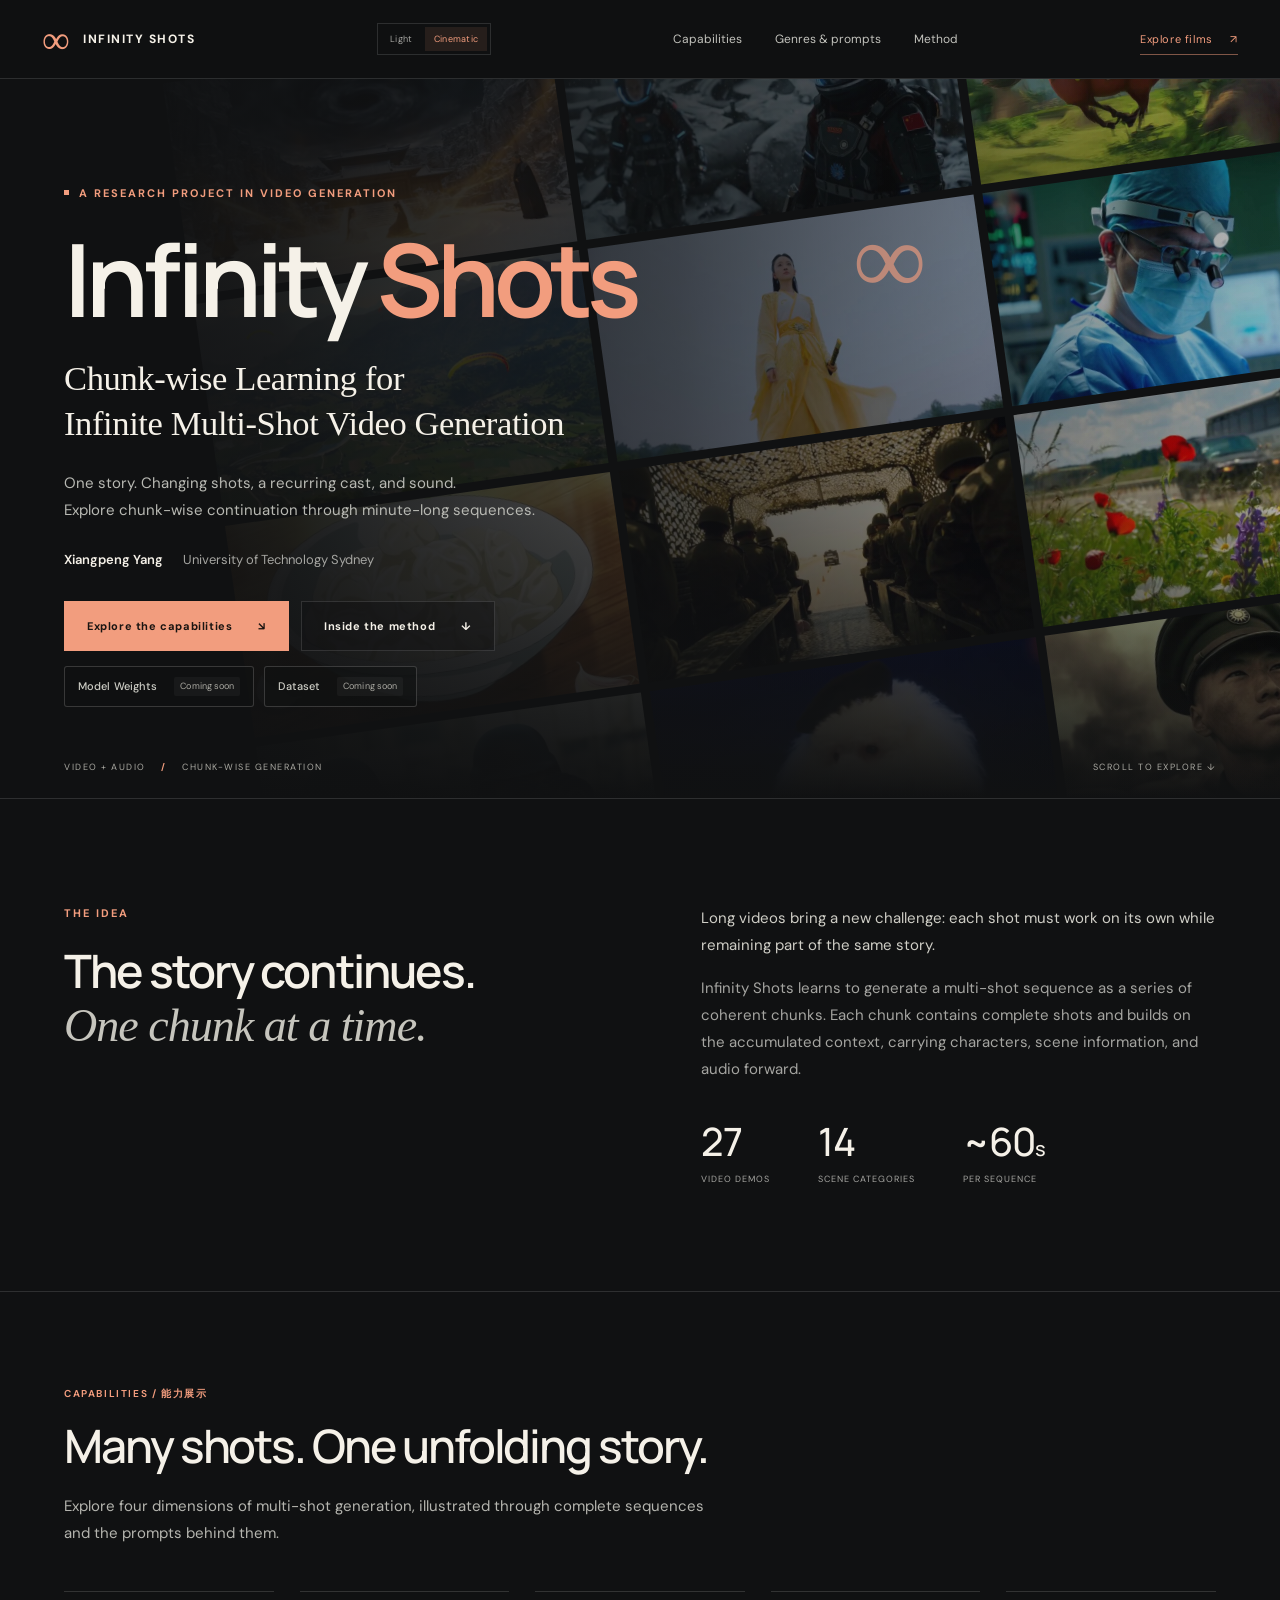
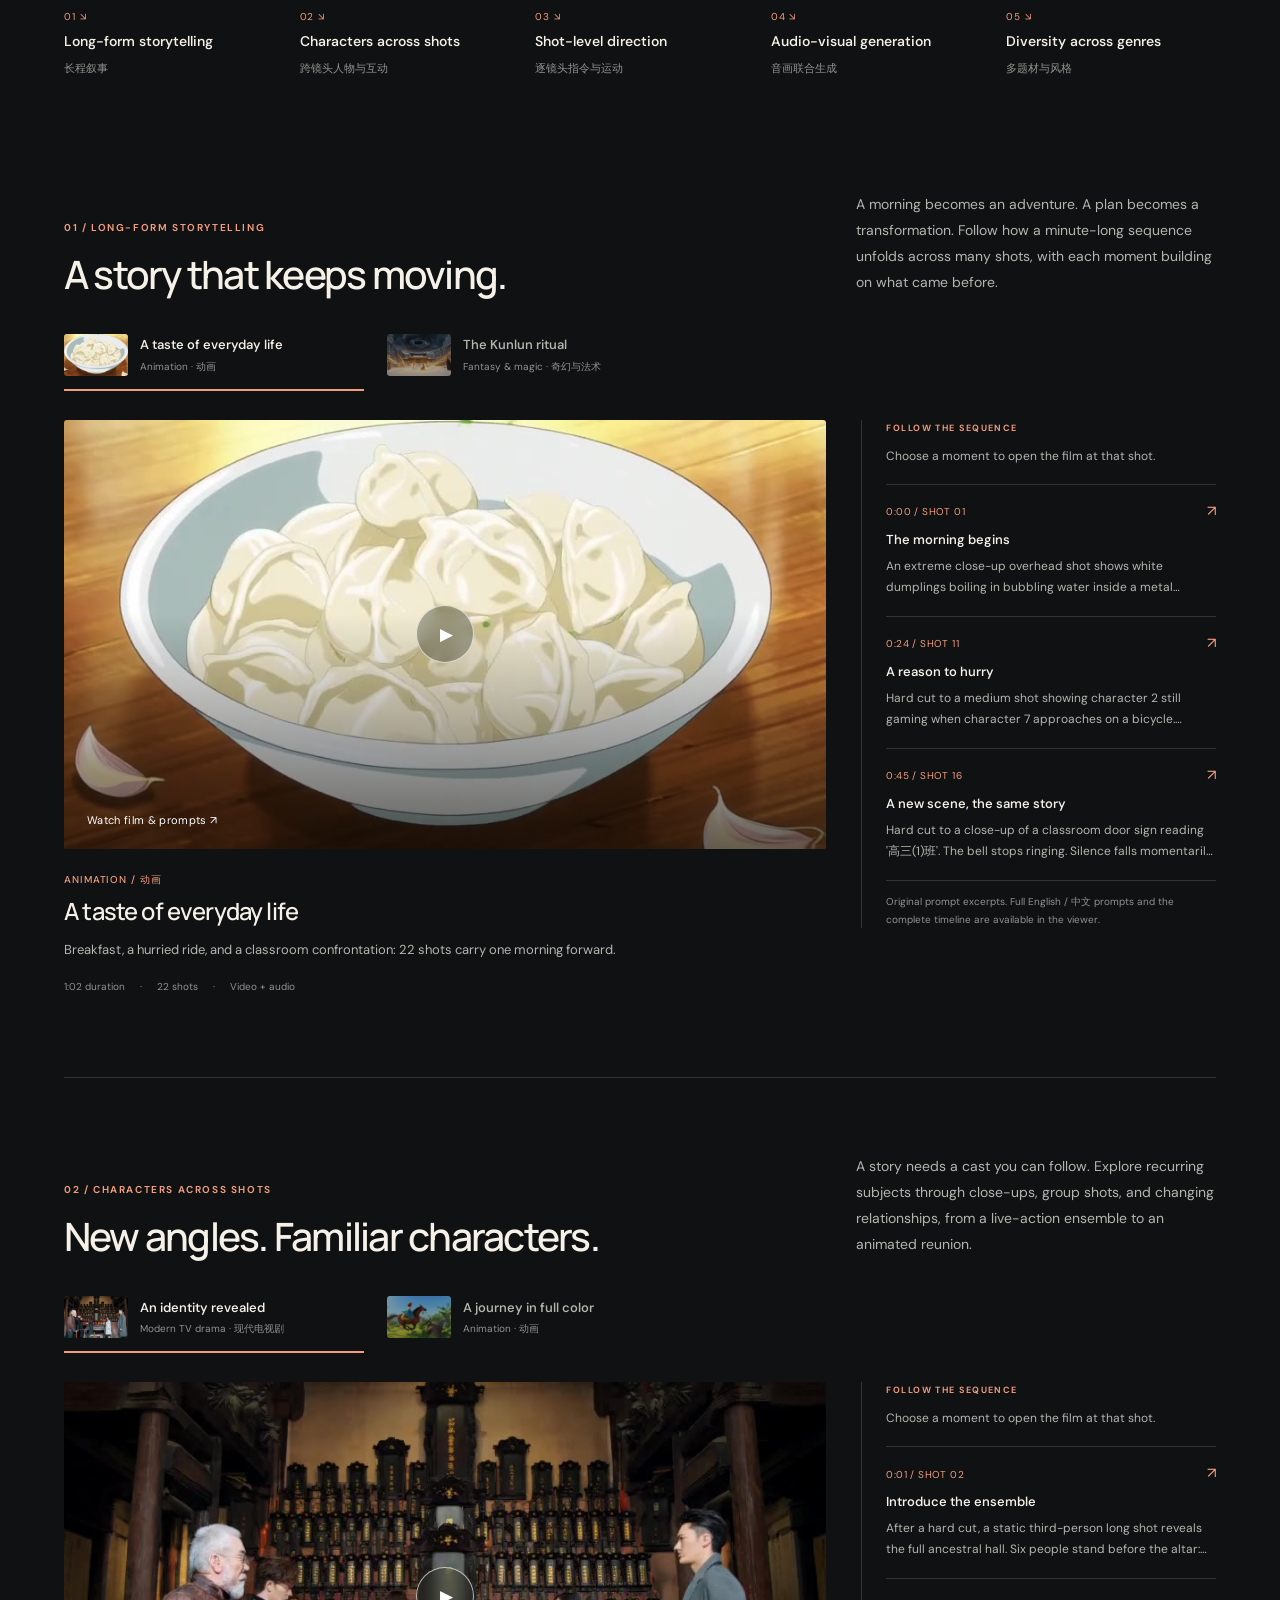
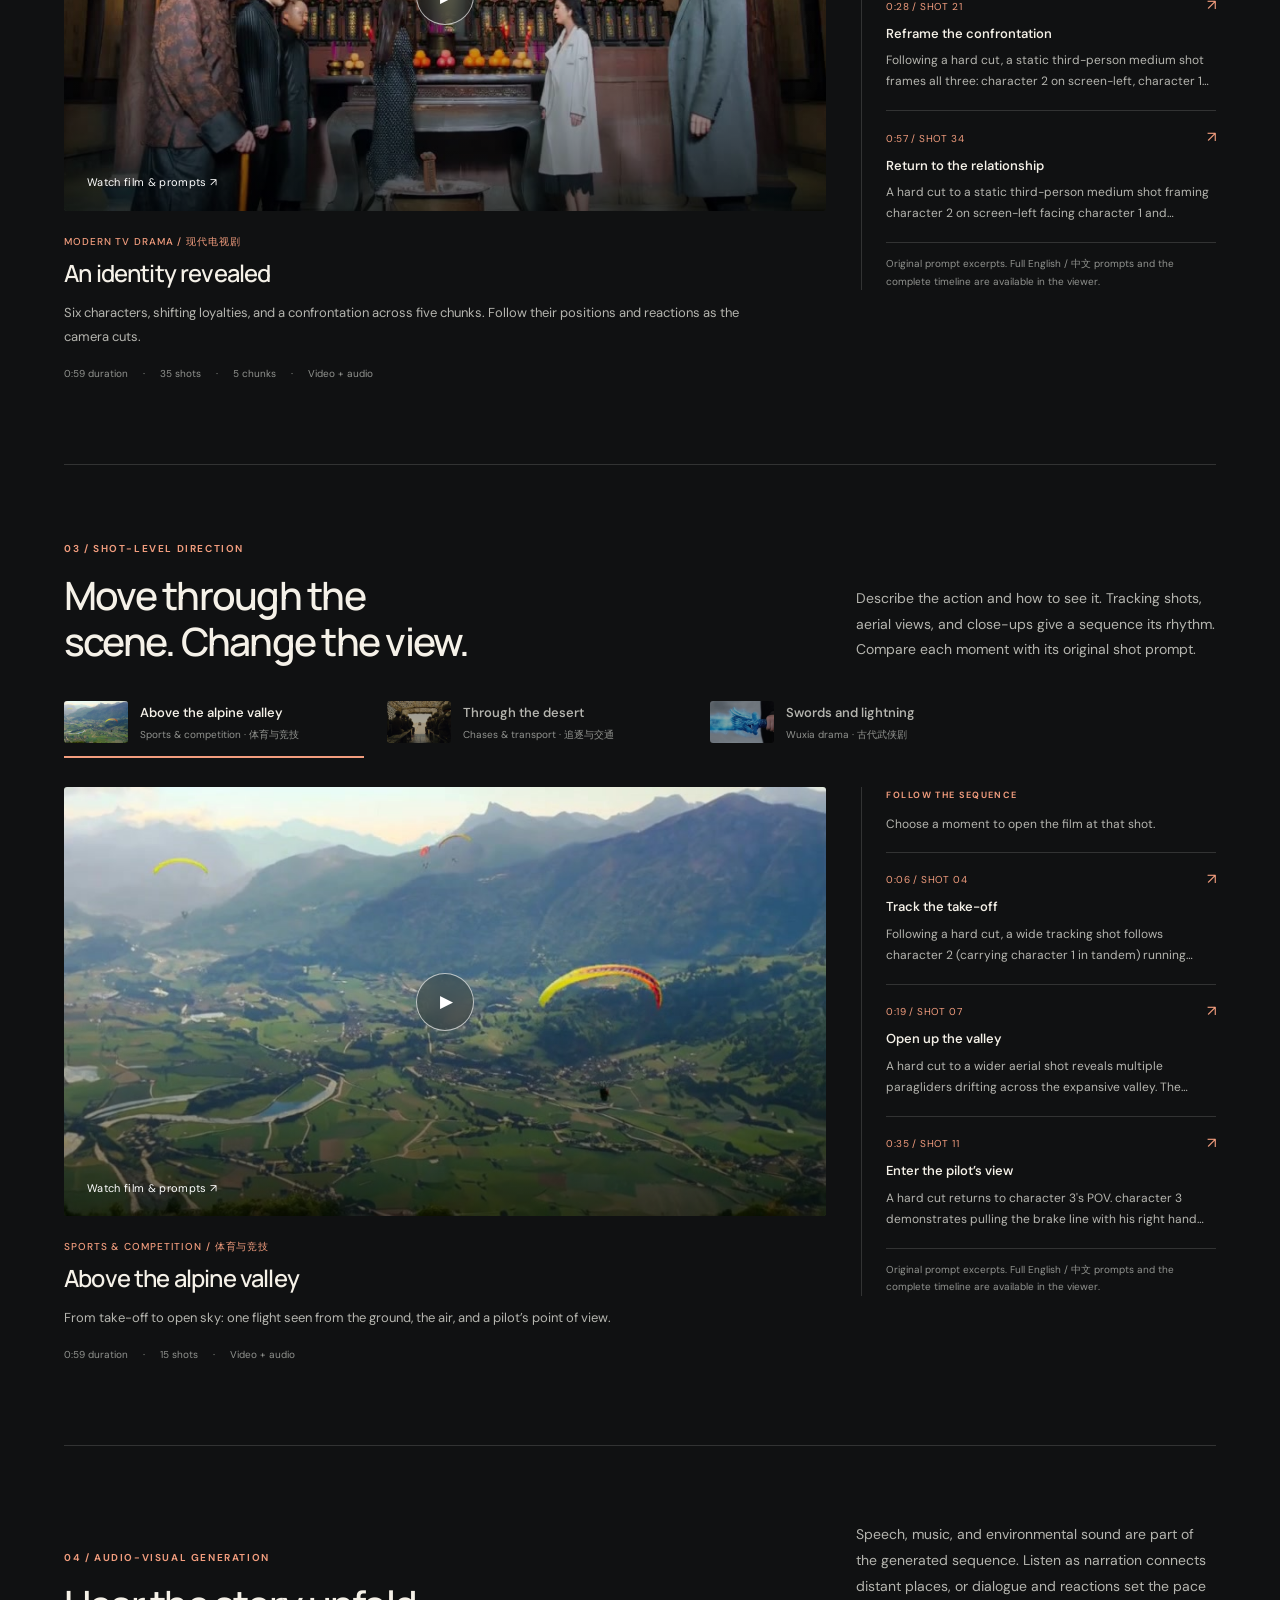
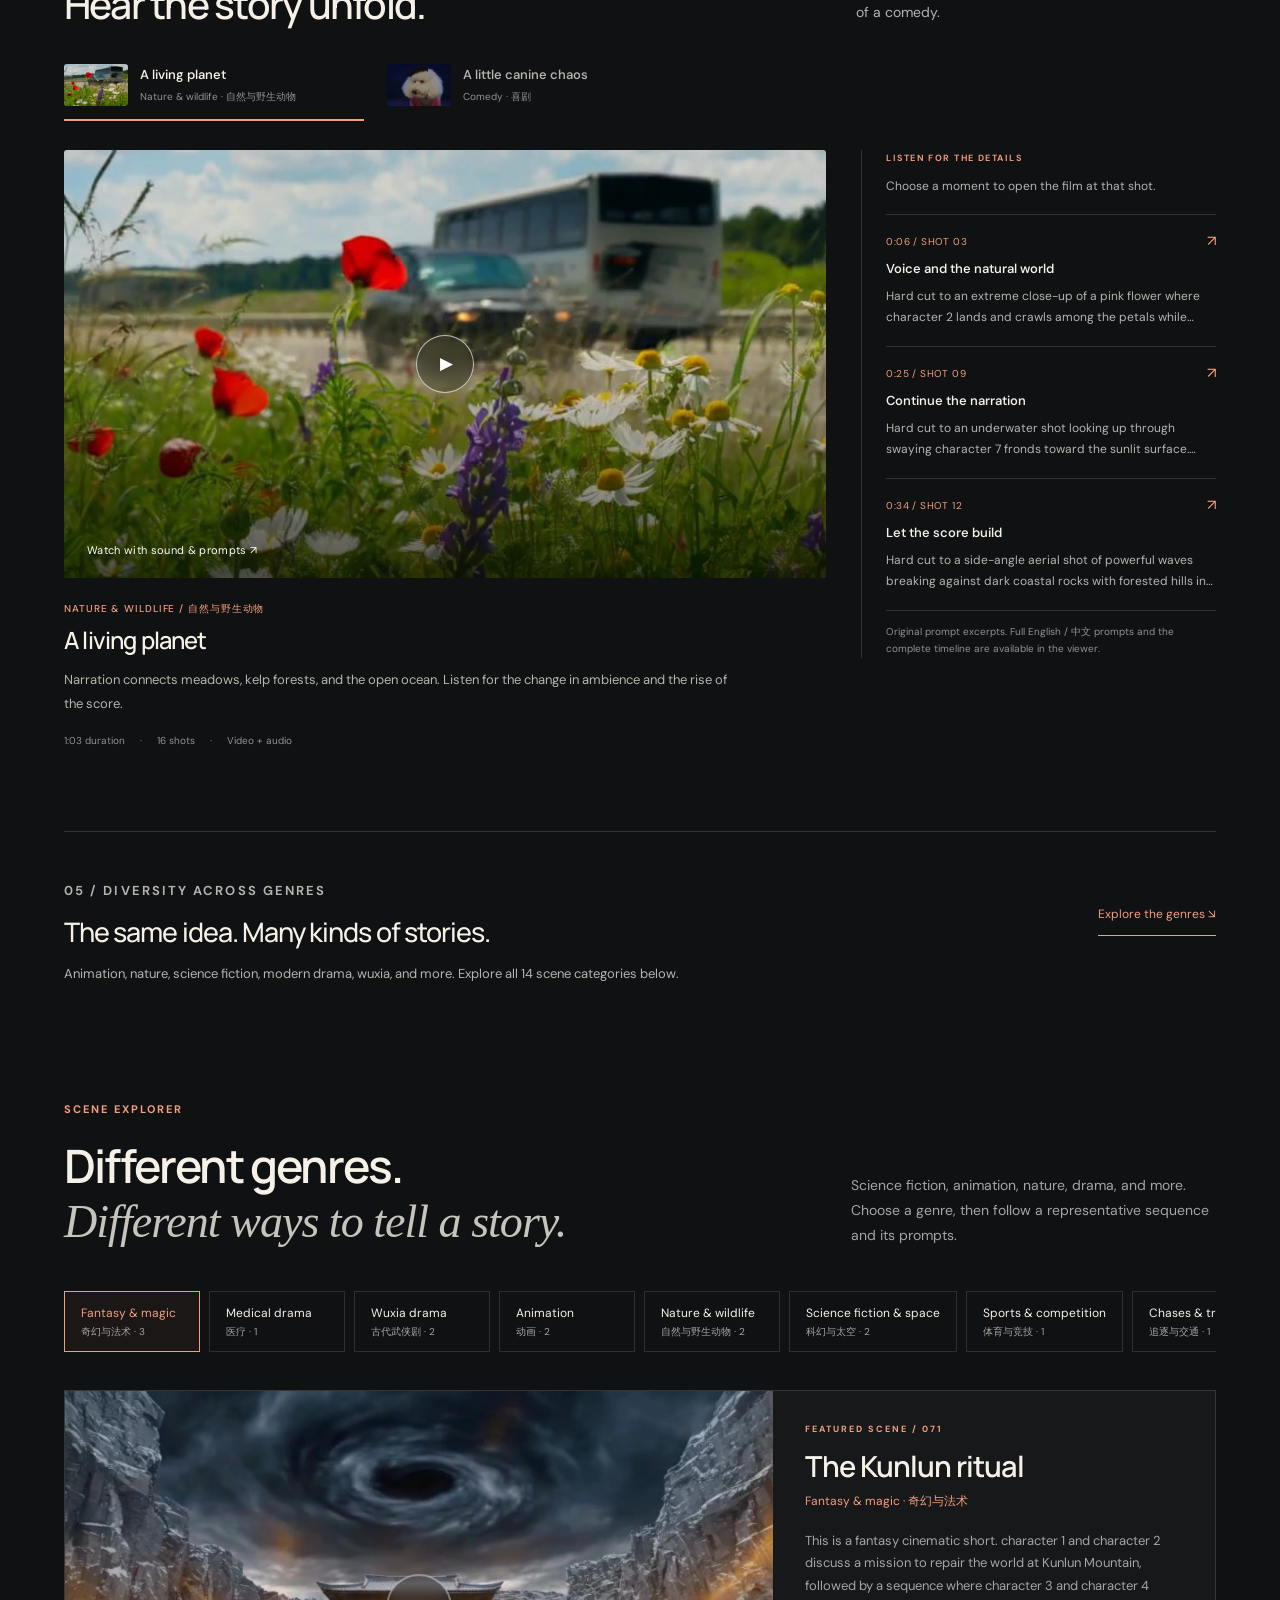
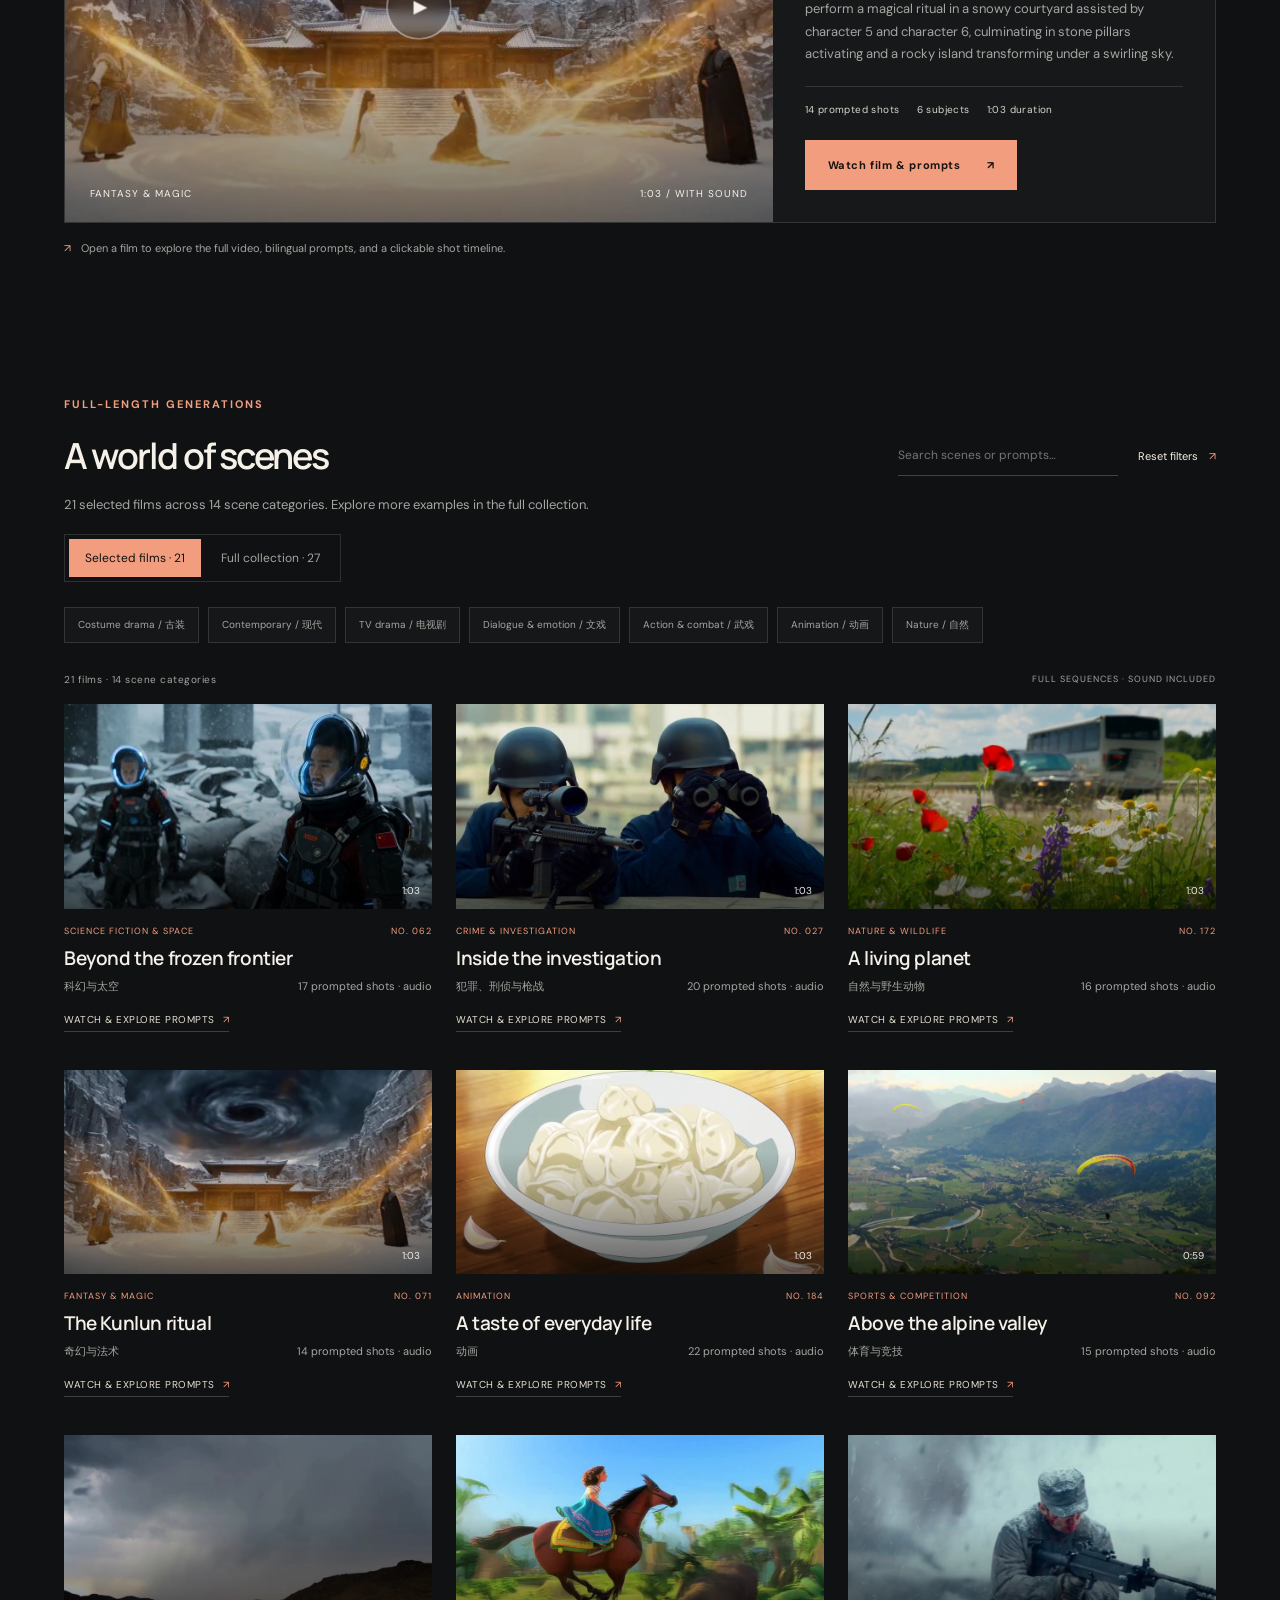
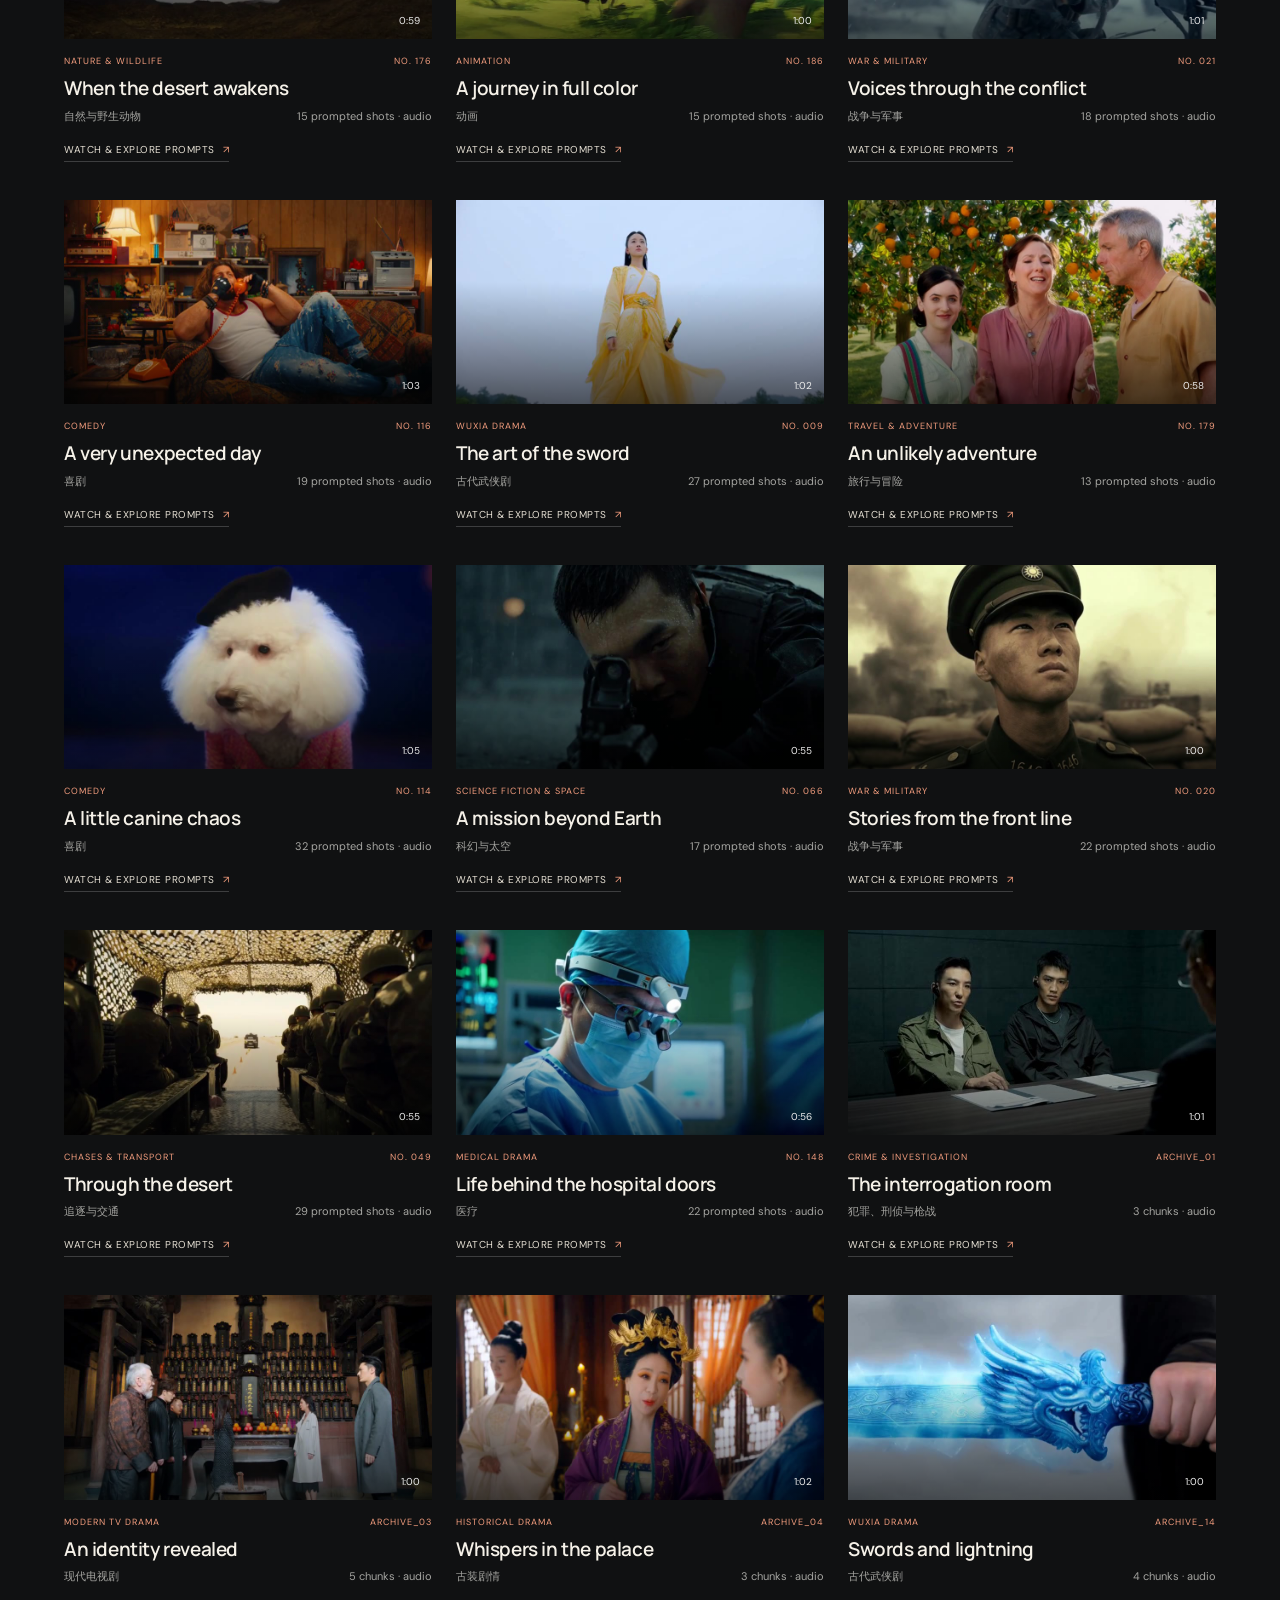
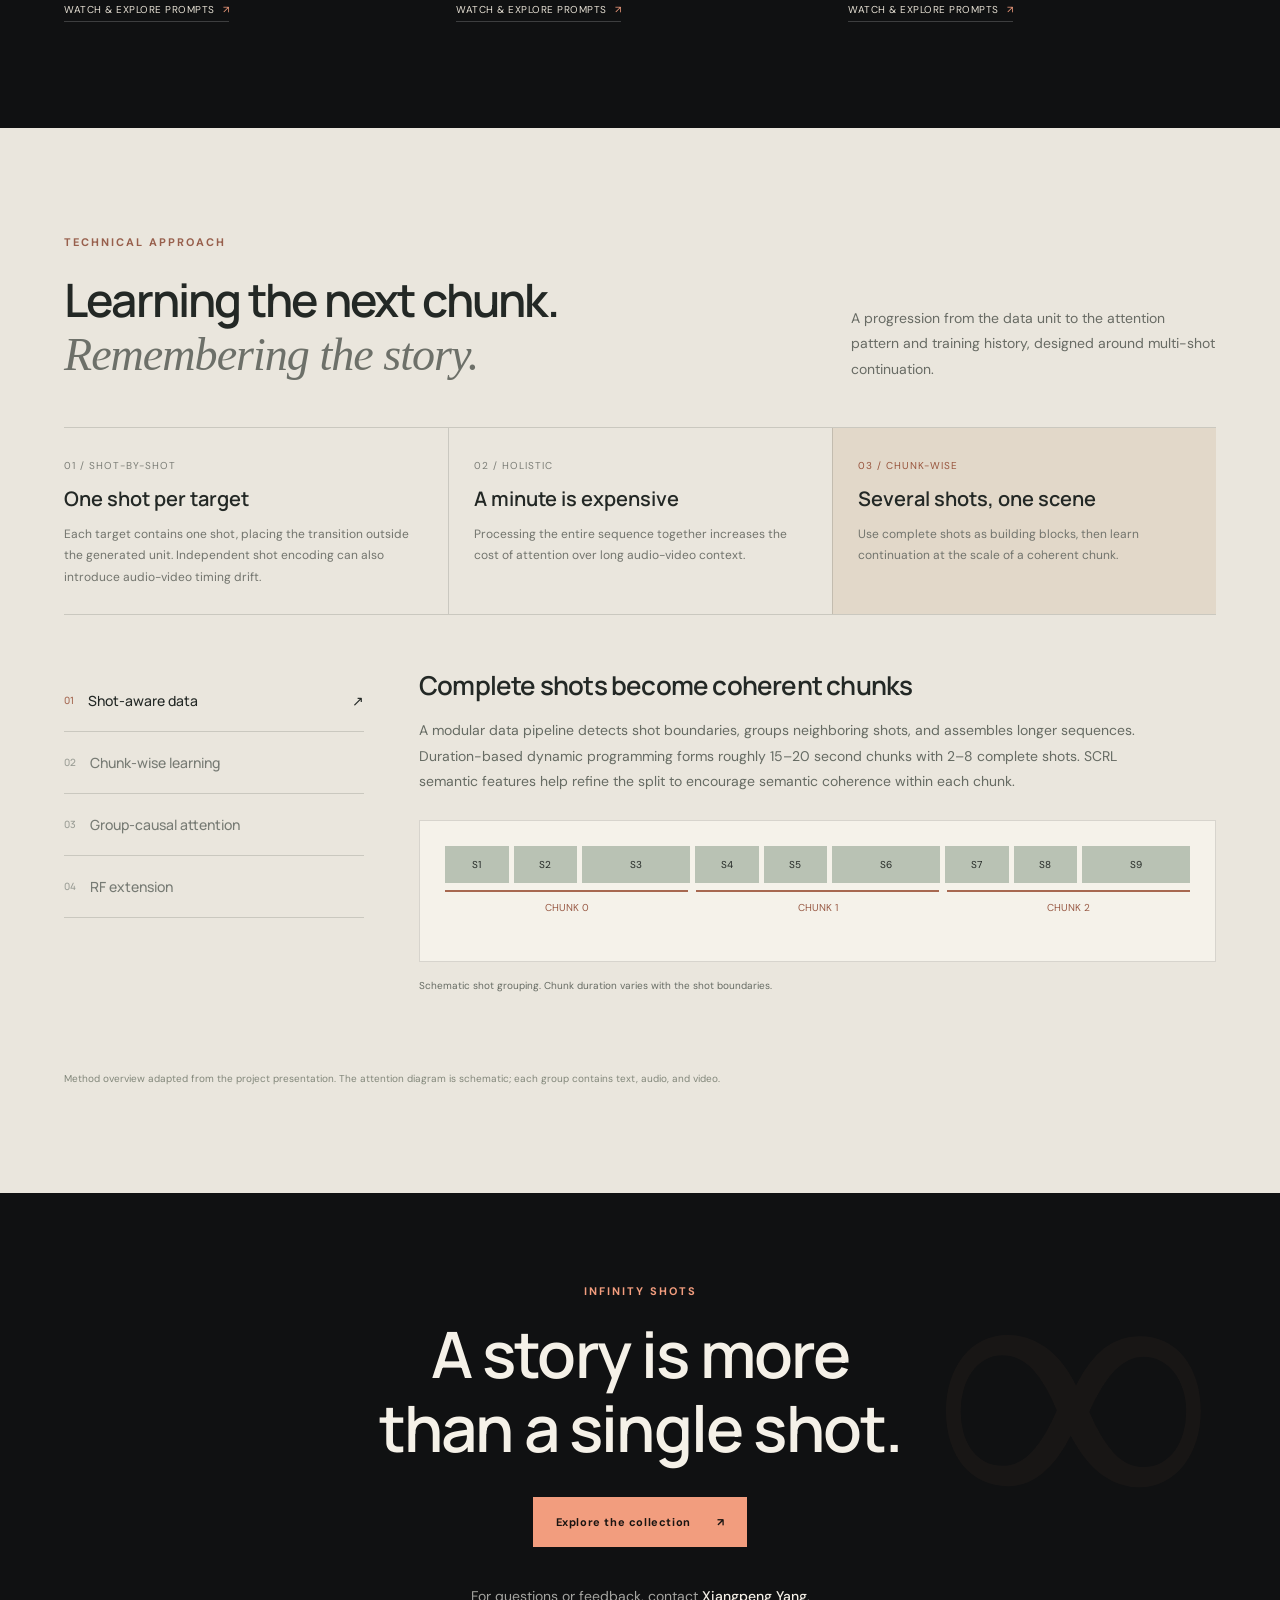
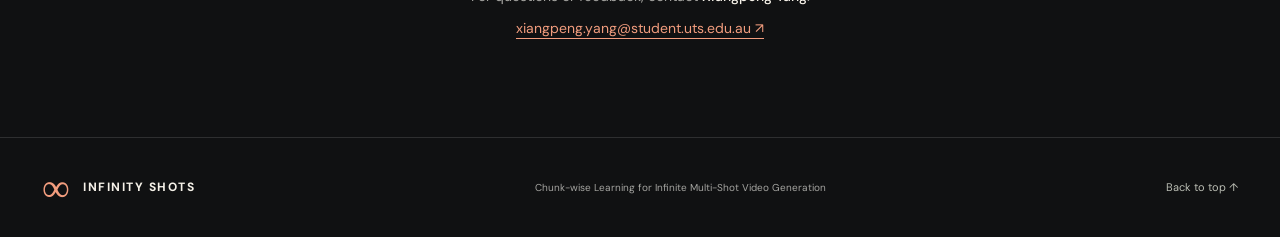
==== commit 338b55f9: "Add upcoming model weights and dataset resources" ====
--- a/index.html
+++ b/index.html
@@ -8,7 +8,7 @@
 <meta property="og:type" content="website"><meta property="og:image" content="assets/posters/demo-04-feature.jpg">
 <title>Infinity Shots — Chunk-wise Learning for Infinite Multi-Shot Video Generation</title>
 <link rel="icon" href="favicon.svg" type="image/svg+xml">
-<link rel="stylesheet" href="style.css"><link rel="stylesheet" href="viewer.css?v=20261031-seek"><link rel="stylesheet" href="capabilities.css">
+<link rel="stylesheet" href="style.css?v=20261101-resources"><link rel="stylesheet" href="viewer.css?v=20261031-seek"><link rel="stylesheet" href="capabilities.css">
 <script defer src="data.js"></script><script defer src="viewer.js?v=20261031-cues"></script><script defer src="app.js"></script><script defer src="capabilities.js"></script>
 </head>
 <body>
@@ -19,7 +19,7 @@
 <div class="hero-mosaic" aria-hidden="true">
 <img src="assets/posters/demo-04-feature.jpg" alt=""><img src="assets/posters/demo-01.jpg" alt=""><img src="assets/posters/demo-08-feature.jpg" alt=""><img src="assets/posters/demo-06-feature.jpg" alt=""><img src="assets/posters/demo-11.jpg" alt=""><img src="assets/posters/demo-18.jpg" alt=""><img src="assets/posters/demo-05.jpg" alt=""><img src="assets/posters/demo-16.jpg" alt=""><img src="assets/posters/demo-03.jpg" alt=""><img src="assets/posters/demo-02.jpg" alt=""><img src="assets/posters/demo-13.jpg" alt=""><img src="assets/posters/demo-15.jpg" alt="">
 </div><div class="hero-shade"></div>
-<div class="hero-content"><div class="eyebrow"><span class="tiny-square"></span> A RESEARCH PROJECT IN VIDEO GENERATION</div><h1 id="hero-title">Infinity <span>Shots</span><i aria-hidden="true">∞</i></h1><p class="paper-title">Chunk-wise Learning for<br>Infinite Multi-Shot Video Generation</p><p class="hero-description">One story. Changing shots, a recurring cast, and sound.<br> Explore chunk-wise continuation through minute-long sequences.</p><div class="hero-author">Xiangpeng Yang <span>University of Technology Sydney</span></div><div class="hero-actions"><a class="button primary" href="#capabilities">Explore the capabilities <span>↘</span></a><a class="button ghost" href="#method">Inside the method <span>↓</span></a></div></div>
+<div class="hero-content"><div class="eyebrow"><span class="tiny-square"></span> A RESEARCH PROJECT IN VIDEO GENERATION</div><h1 id="hero-title">Infinity <span>Shots</span><i aria-hidden="true">∞</i></h1><p class="paper-title">Chunk-wise Learning for<br>Infinite Multi-Shot Video Generation</p><p class="hero-description">One story. Changing shots, a recurring cast, and sound.<br> Explore chunk-wise continuation through minute-long sequences.</p><div class="hero-author">Xiangpeng Yang <span>University of Technology Sydney</span></div><div class="hero-actions"><a class="button primary" href="#capabilities">Explore the capabilities <span>↘</span></a><a class="button ghost" href="#method">Inside the method <span>↓</span></a></div><div class="hero-resources" role="group" aria-label="Research resources"><button class="resource-soon" type="button" disabled><span>Model Weights</span><span class="resource-status">Coming soon</span></button><button class="resource-soon" type="button" disabled><span>Dataset</span><span class="resource-status">Coming soon</span></button></div></div>
 <div class="hero-bottom"><span>VIDEO + AUDIO <b>/</b> CHUNK-WISE GENERATION</span><span>SCROLL TO EXPLORE ↓</span></div>
 </section>
 <section class="intro section" id="overview"><div><p class="eyebrow">THE IDEA</p><h2>The story continues.<br><em>One chunk at a time.</em></h2></div><div class="intro-copy"><p>Long videos bring a new challenge: each shot must work on its own while remaining part of the same story.</p><p>Infinity Shots learns to generate a multi-shot sequence as a series of coherent chunks. Each chunk contains complete shots and builds on the accumulated context, carrying characters, scene information, and audio forward.</p><div class="facts"><div><strong data-count-demos>27</strong><span>VIDEO DEMOS</span></div><div><strong data-count-categories>14</strong><span>SCENE CATEGORIES</span></div><div><strong>~60<span>s</span></strong><span>PER SEQUENCE</span></div></div></div></section>
--- a/style.css
+++ b/style.css
@@ -7,3 +7,5 @@
 .collection-intro{font-size:13px;line-height:1.7;color:var(--muted);margin:18px 0}.collection-scope{display:inline-flex;gap:4px;border:1px solid var(--line);padding:4px;flex-wrap:wrap}.collection-scope button{background:transparent;padding:11px 16px;color:var(--muted);font-size:12px}.collection-scope button[aria-pressed=true]{background:var(--accent);color:var(--bg)}
 
 .closing .project-contact{position:relative;margin:36px auto 0;color:var(--muted);font-size:14px;line-height:1.9;max-width:560px}.project-contact strong{color:var(--ink);font-weight:500}.project-contact a{display:inline-block;margin-top:5px;color:var(--accent);text-decoration:underline;text-underline-offset:5px;overflow-wrap:anywhere}.project-contact a:hover{text-decoration-thickness:2px}@media(max-width:760px){.closing .project-contact{font-size:12px;margin-top:29px}}
+
+.hero-resources{display:flex;flex-wrap:wrap;gap:10px;margin-top:15px}.resource-soon{display:inline-flex;align-items:center;justify-content:space-between;gap:17px;min-height:41px;padding:10px 13px;border:1px solid #ffffff2b;border-radius:3px;background:#1011128c;color:#cecec6;font:500 11px/1.4 var(--font);letter-spacing:.1px;cursor:default;opacity:1}.resource-status{padding:3px 6px;border-radius:2px;background:#ffffff0a;color:#aaa9a2;font-size:9px;font-weight:400;white-space:nowrap}@media(max-width:760px){.hero-resources{gap:8px;margin-top:13px}.resource-soon{gap:12px;padding:9px 11px;font-size:10px;min-height:39px}.resource-status{font-size:8px}}
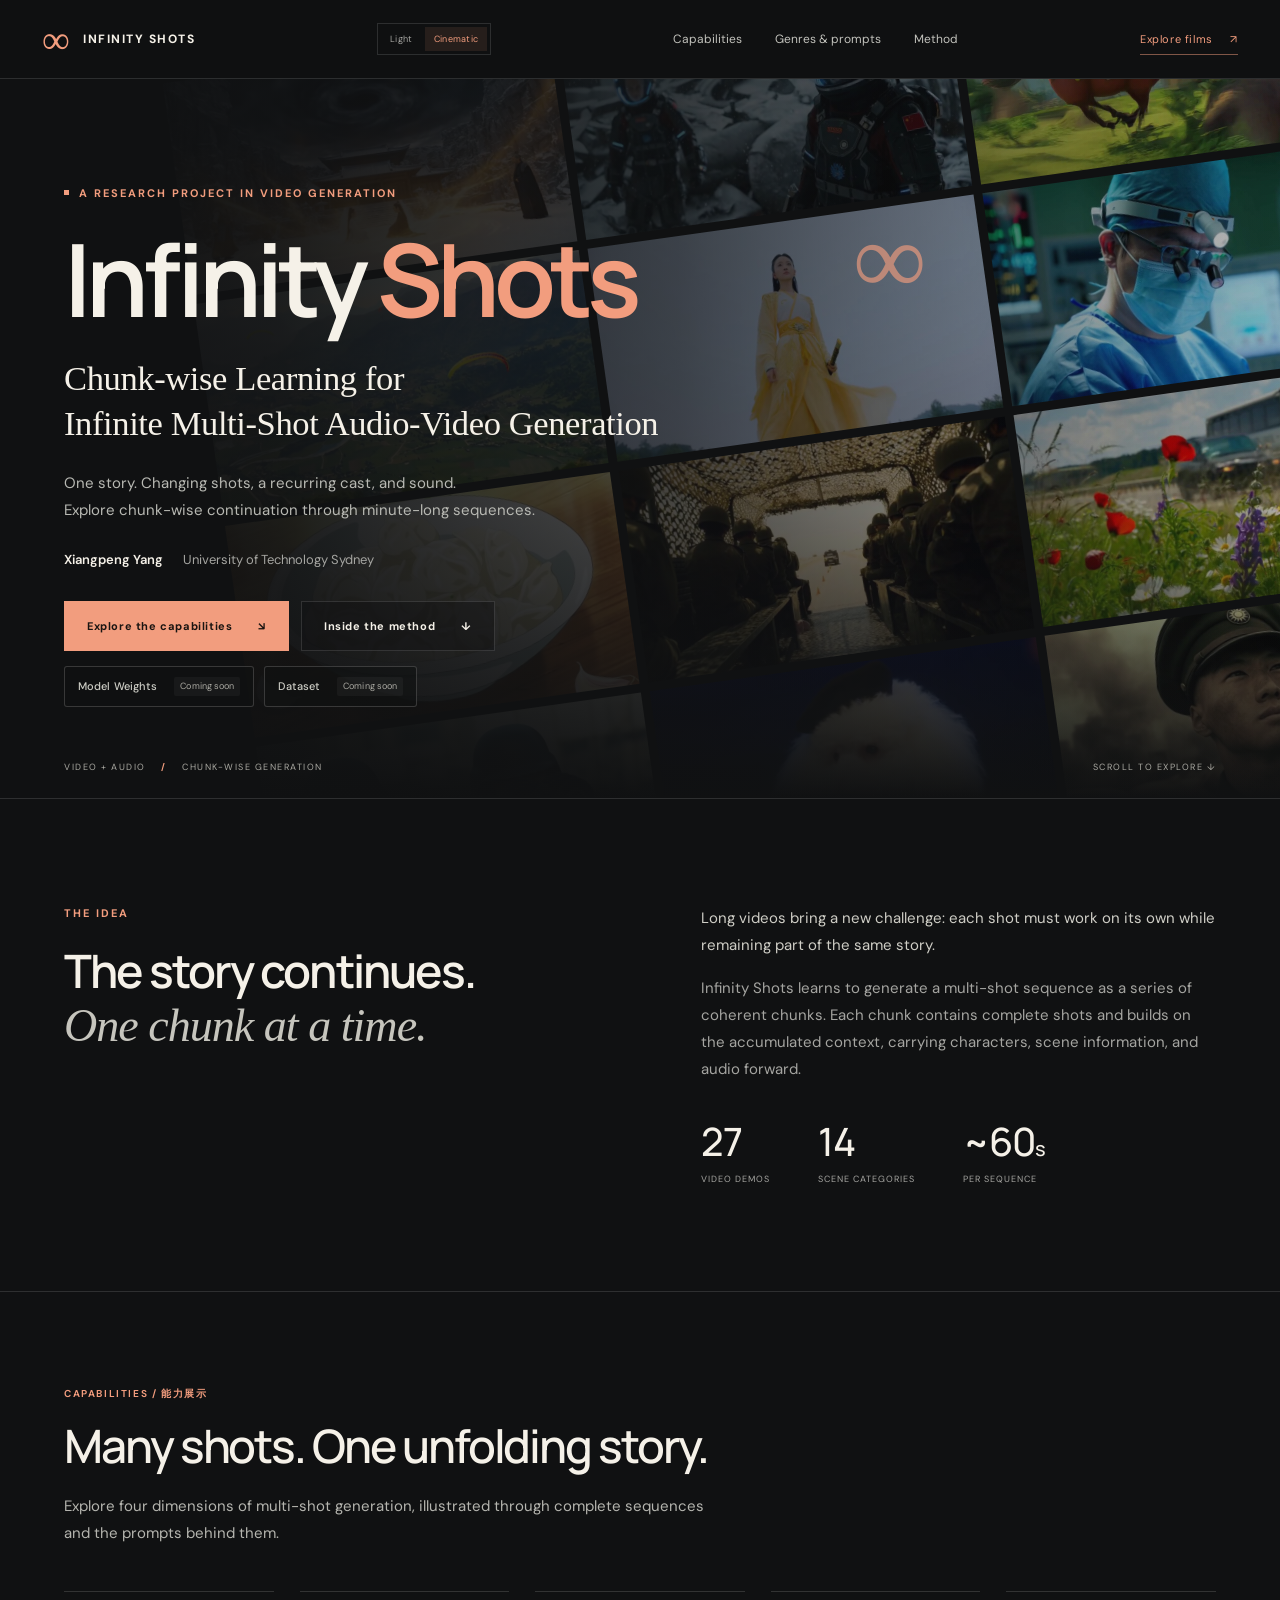
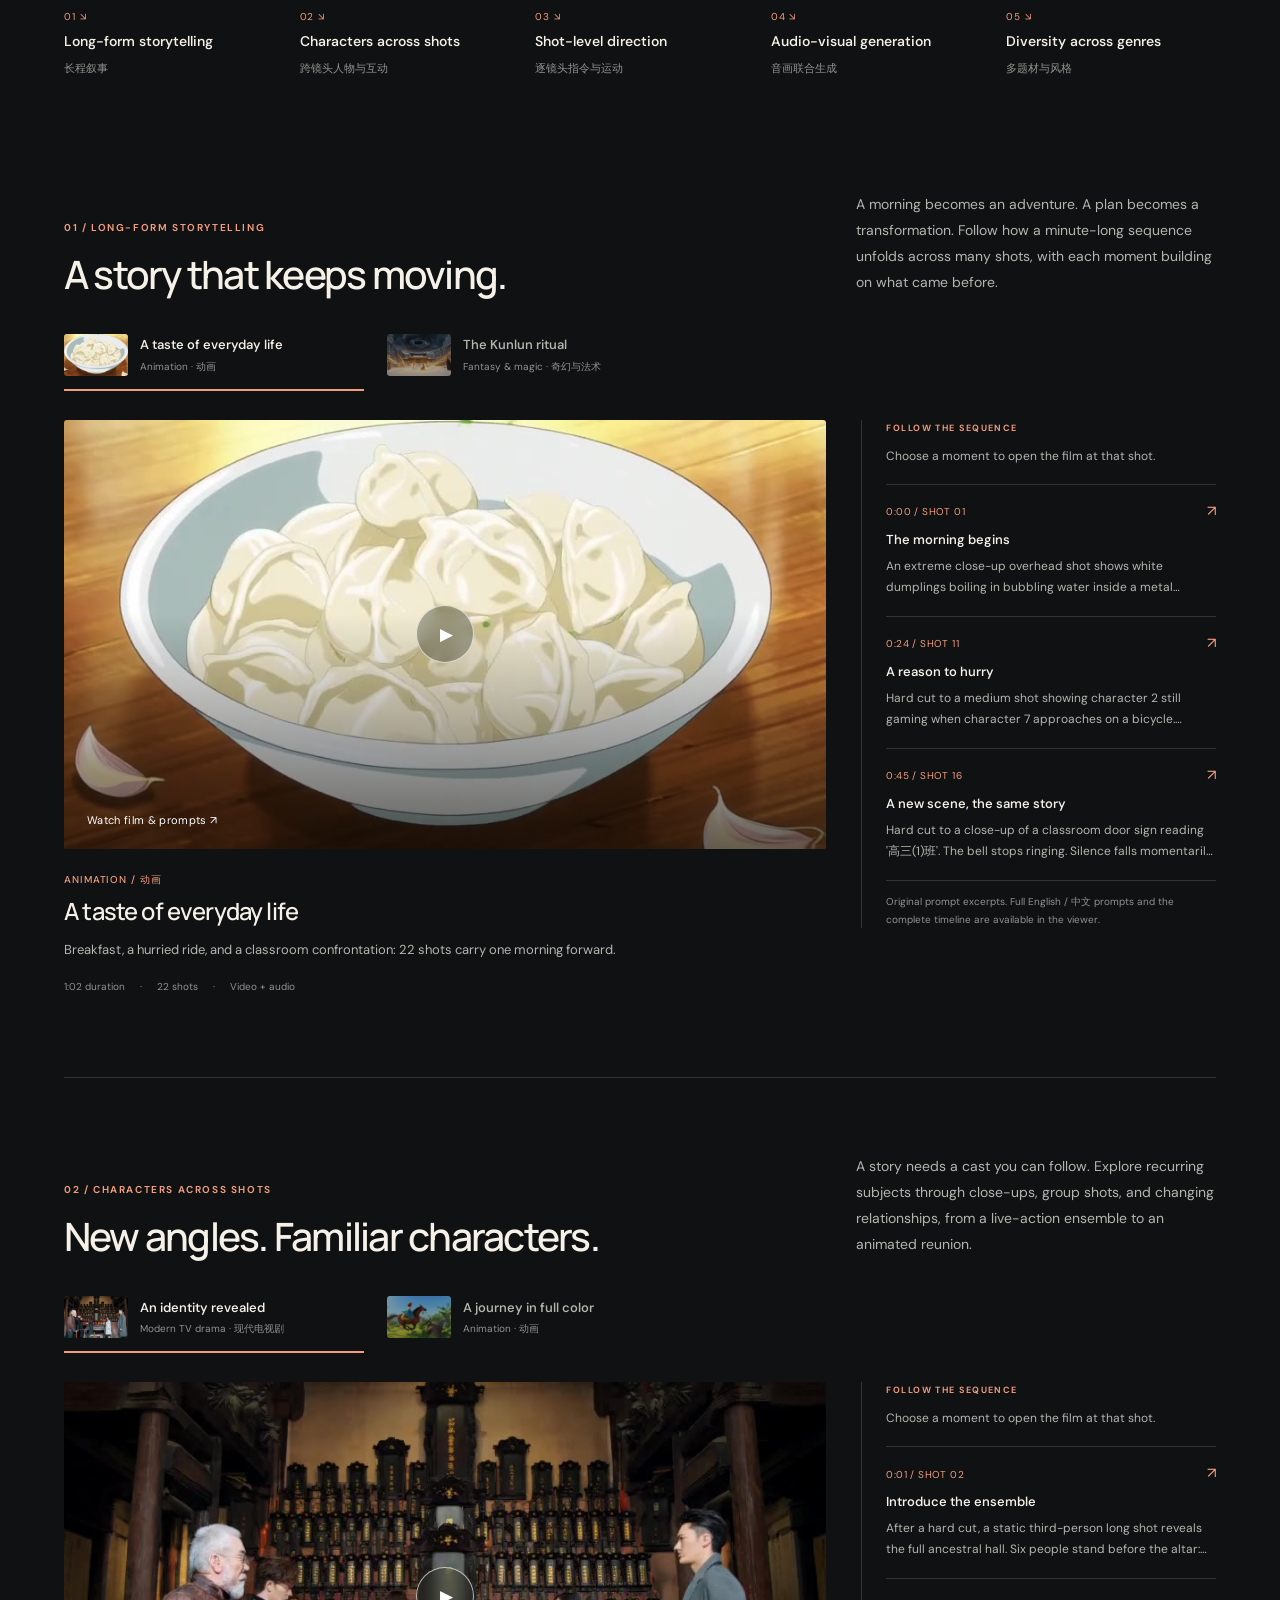
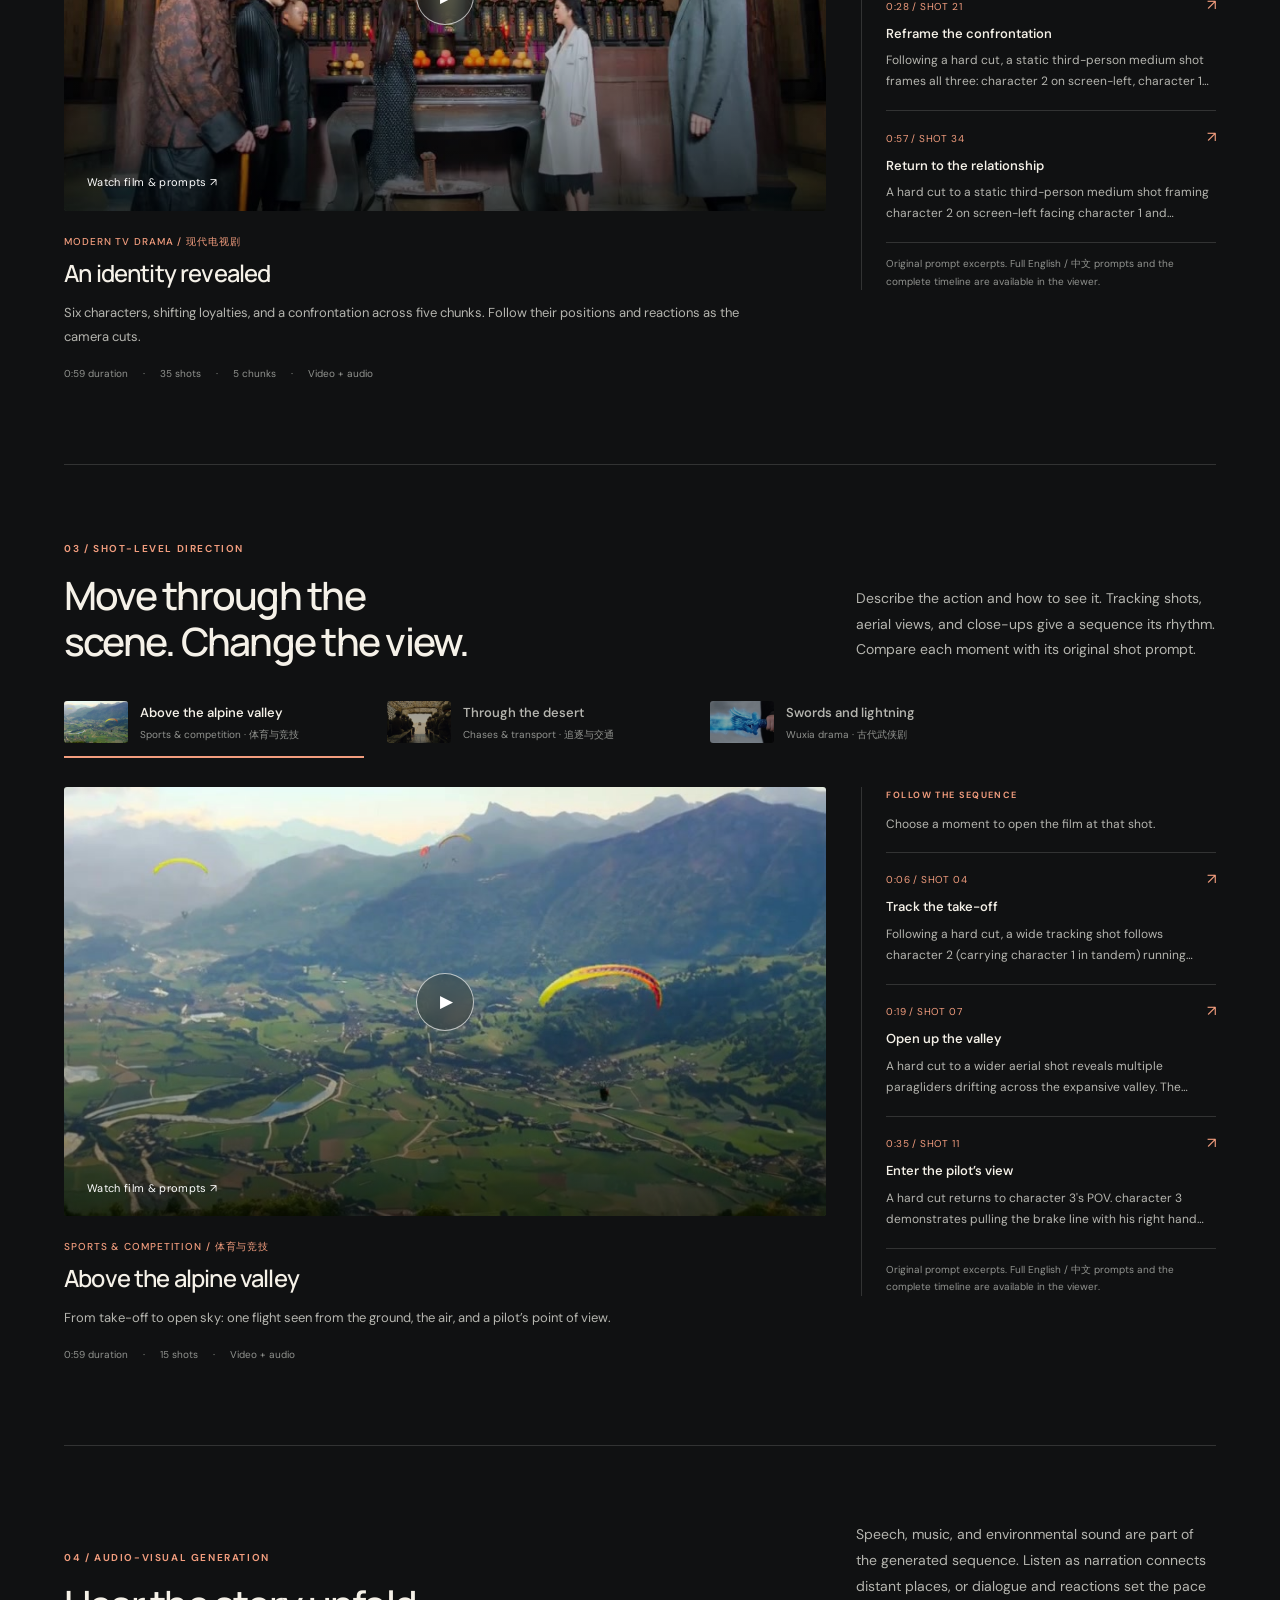
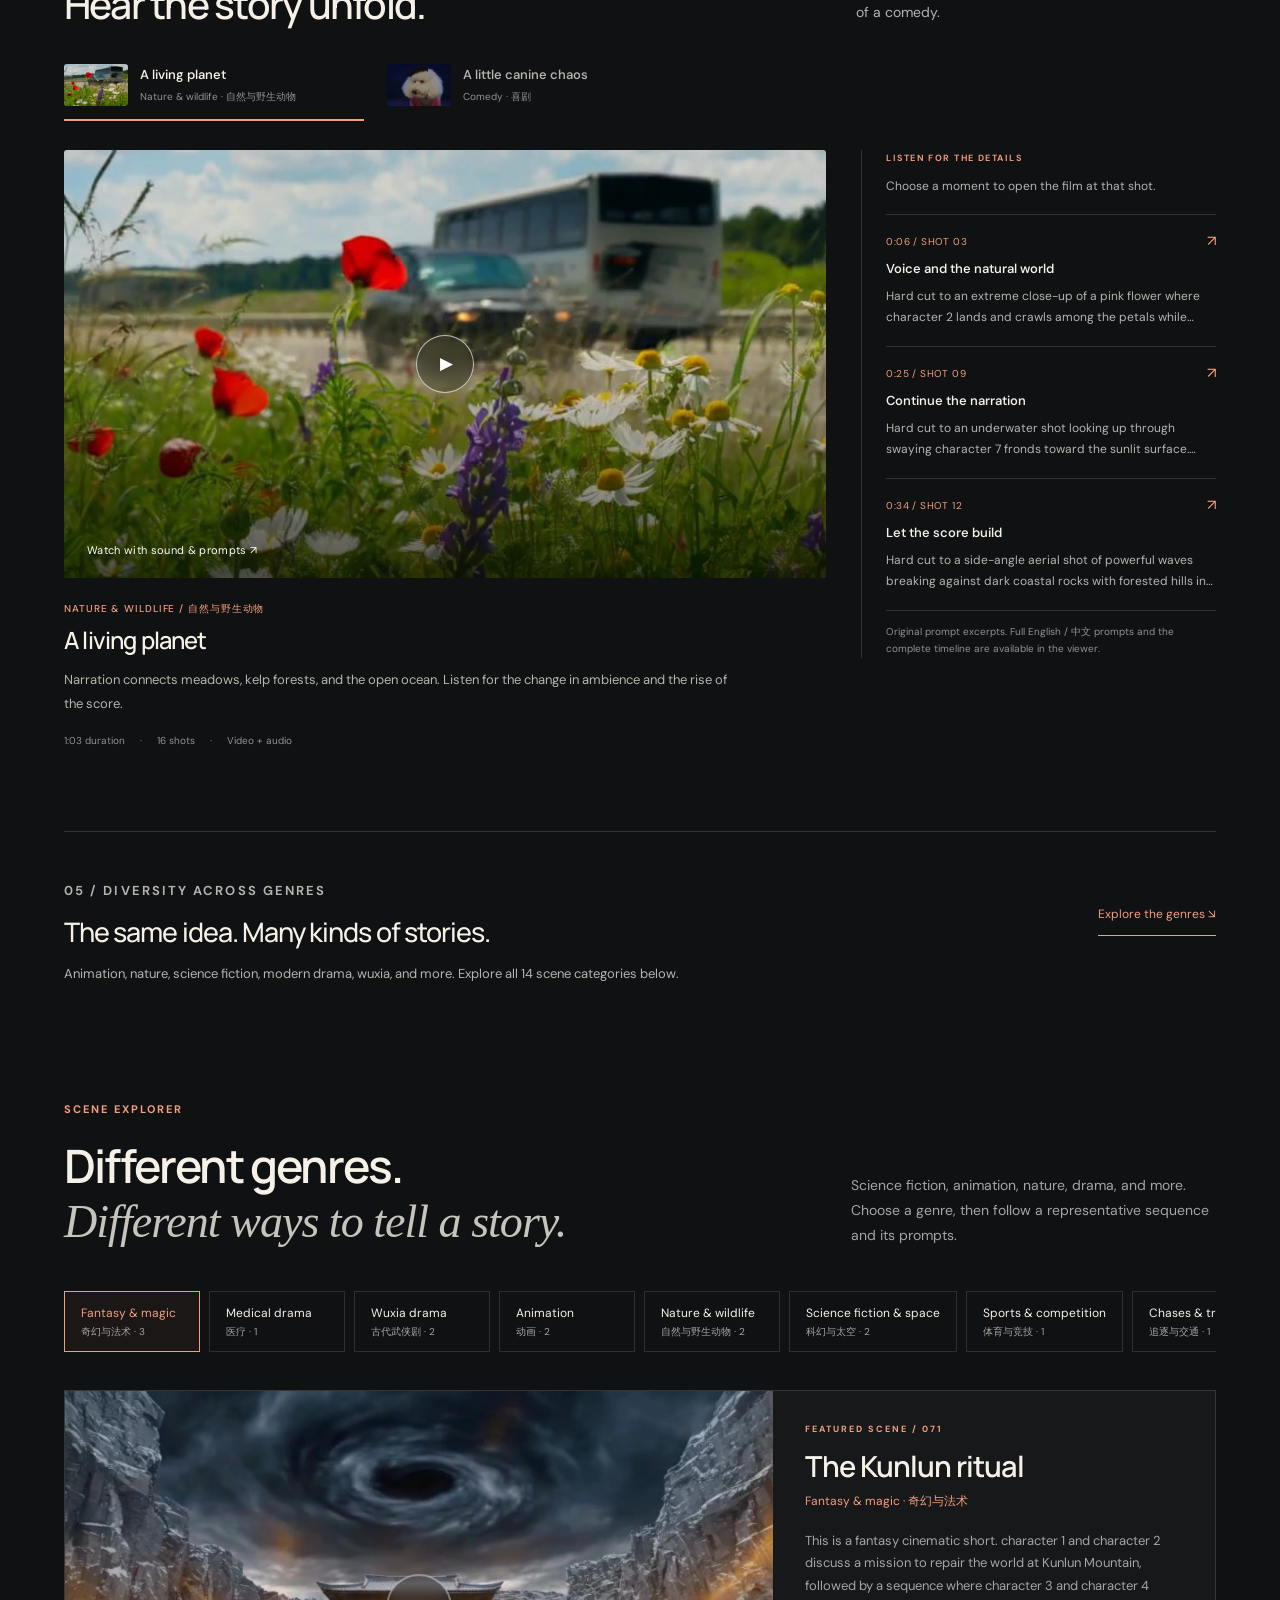
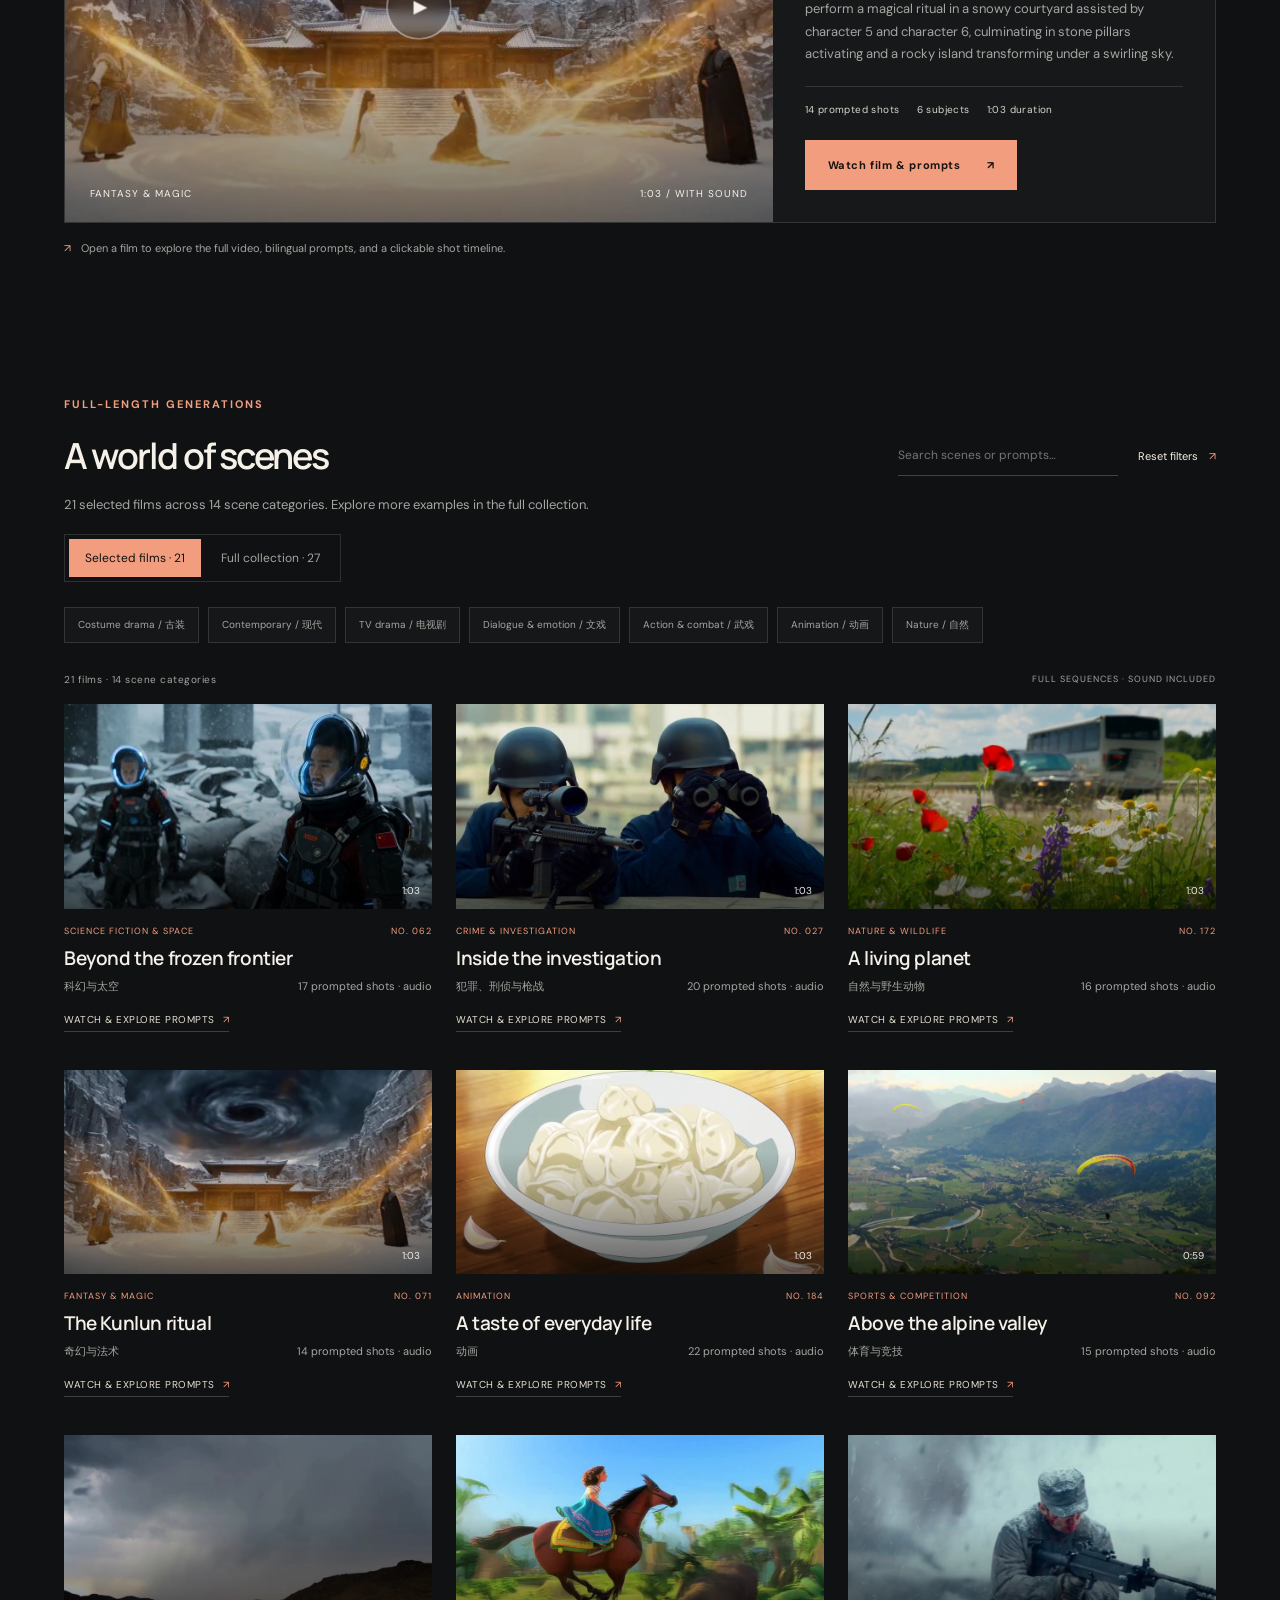
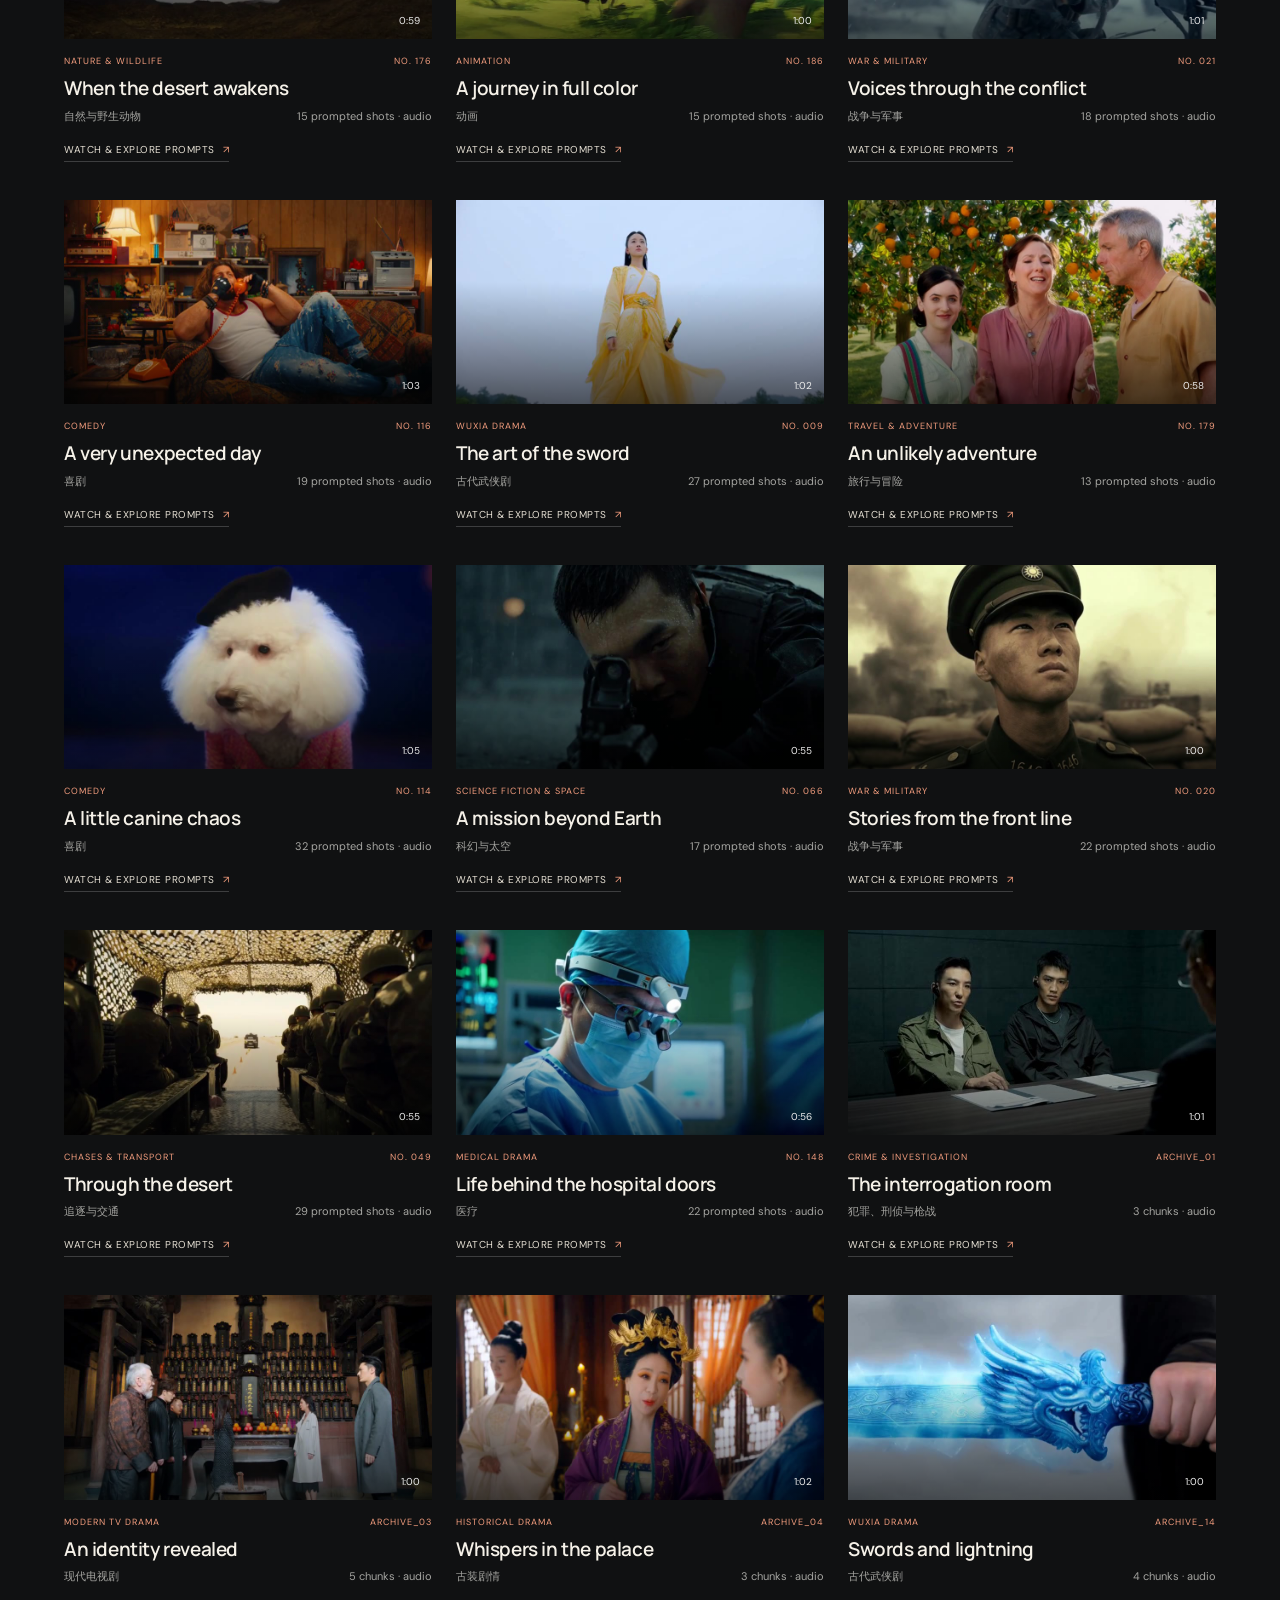
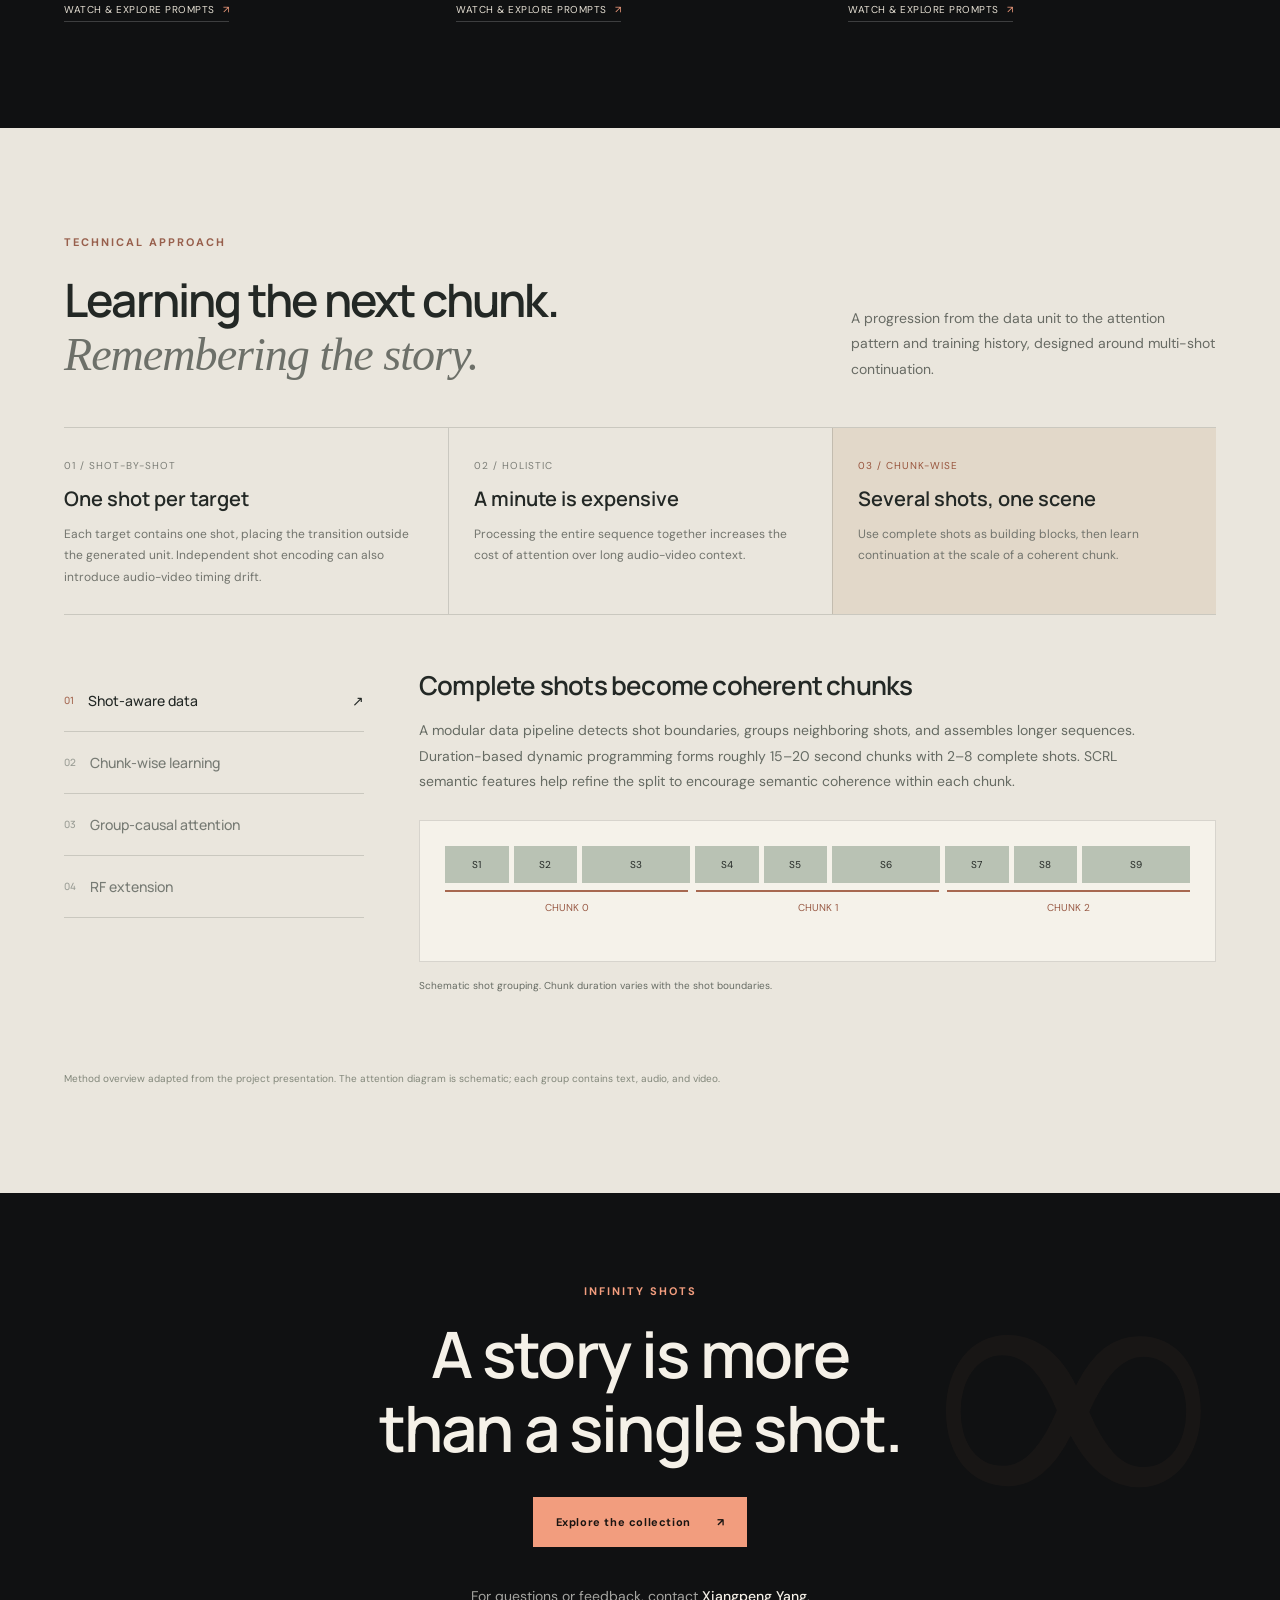
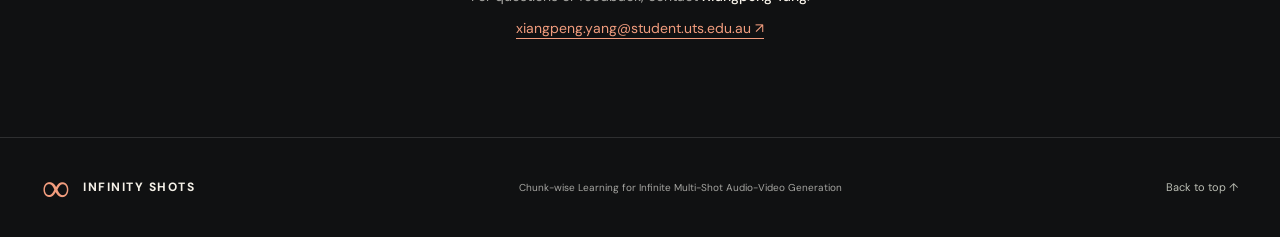
==== commit 4bc6274e: "Clarify Infinity Shots audio-video generation title" ====
--- a/index.html
+++ b/index.html
@@ -3,10 +3,10 @@
 <head>
 <meta charset="utf-8"><meta name="viewport" content="width=device-width, initial-scale=1">
 <meta name="theme-color" content="#101112">
-<meta name="description" content="Infinity Shots: Chunk-wise Learning for Infinite Multi-Shot Video Generation. Explore complete audio-visual sequences across 14 scene categories, with time-aligned prompts.">
-<meta property="og:title" content="Infinity Shots"><meta property="og:description" content="Chunk-wise Learning for Infinite Multi-Shot Video Generation">
+<meta name="description" content="Infinity Shots: Chunk-wise Learning for Infinite Multi-Shot Audio-Video Generation. Explore complete audio-visual sequences across 14 scene categories, with time-aligned prompts.">
+<meta property="og:title" content="Infinity Shots"><meta property="og:description" content="Chunk-wise Learning for Infinite Multi-Shot Audio-Video Generation">
 <meta property="og:type" content="website"><meta property="og:image" content="assets/posters/demo-04-feature.jpg">
-<title>Infinity Shots — Chunk-wise Learning for Infinite Multi-Shot Video Generation</title>
+<title>Infinity Shots — Chunk-wise Learning for Infinite Multi-Shot Audio-Video Generation</title>
 <link rel="icon" href="favicon.svg" type="image/svg+xml">
 <link rel="stylesheet" href="style.css?v=20261101-resources"><link rel="stylesheet" href="viewer.css?v=20261031-seek"><link rel="stylesheet" href="capabilities.css">
 <script defer src="data.js"></script><script defer src="viewer.js?v=20261031-cues"></script><script defer src="app.js"></script><script defer src="capabilities.js"></script>
@@ -19,7 +19,7 @@
 <div class="hero-mosaic" aria-hidden="true">
 <img src="assets/posters/demo-04-feature.jpg" alt=""><img src="assets/posters/demo-01.jpg" alt=""><img src="assets/posters/demo-08-feature.jpg" alt=""><img src="assets/posters/demo-06-feature.jpg" alt=""><img src="assets/posters/demo-11.jpg" alt=""><img src="assets/posters/demo-18.jpg" alt=""><img src="assets/posters/demo-05.jpg" alt=""><img src="assets/posters/demo-16.jpg" alt=""><img src="assets/posters/demo-03.jpg" alt=""><img src="assets/posters/demo-02.jpg" alt=""><img src="assets/posters/demo-13.jpg" alt=""><img src="assets/posters/demo-15.jpg" alt="">
 </div><div class="hero-shade"></div>
-<div class="hero-content"><div class="eyebrow"><span class="tiny-square"></span> A RESEARCH PROJECT IN VIDEO GENERATION</div><h1 id="hero-title">Infinity <span>Shots</span><i aria-hidden="true">∞</i></h1><p class="paper-title">Chunk-wise Learning for<br>Infinite Multi-Shot Video Generation</p><p class="hero-description">One story. Changing shots, a recurring cast, and sound.<br> Explore chunk-wise continuation through minute-long sequences.</p><div class="hero-author">Xiangpeng Yang <span>University of Technology Sydney</span></div><div class="hero-actions"><a class="button primary" href="#capabilities">Explore the capabilities <span>↘</span></a><a class="button ghost" href="#method">Inside the method <span>↓</span></a></div><div class="hero-resources" role="group" aria-label="Research resources"><button class="resource-soon" type="button" disabled><span>Model Weights</span><span class="resource-status">Coming soon</span></button><button class="resource-soon" type="button" disabled><span>Dataset</span><span class="resource-status">Coming soon</span></button></div></div>
+<div class="hero-content"><div class="eyebrow"><span class="tiny-square"></span> A RESEARCH PROJECT IN VIDEO GENERATION</div><h1 id="hero-title">Infinity <span>Shots</span><i aria-hidden="true">∞</i></h1><p class="paper-title">Chunk-wise Learning for<br>Infinite Multi-Shot Audio-Video Generation</p><p class="hero-description">One story. Changing shots, a recurring cast, and sound.<br> Explore chunk-wise continuation through minute-long sequences.</p><div class="hero-author">Xiangpeng Yang <span>University of Technology Sydney</span></div><div class="hero-actions"><a class="button primary" href="#capabilities">Explore the capabilities <span>↘</span></a><a class="button ghost" href="#method">Inside the method <span>↓</span></a></div><div class="hero-resources" role="group" aria-label="Research resources"><button class="resource-soon" type="button" disabled><span>Model Weights</span><span class="resource-status">Coming soon</span></button><button class="resource-soon" type="button" disabled><span>Dataset</span><span class="resource-status">Coming soon</span></button></div></div>
 <div class="hero-bottom"><span>VIDEO + AUDIO <b>/</b> CHUNK-WISE GENERATION</span><span>SCROLL TO EXPLORE ↓</span></div>
 </section>
 <section class="intro section" id="overview"><div><p class="eyebrow">THE IDEA</p><h2>The story continues.<br><em>One chunk at a time.</em></h2></div><div class="intro-copy"><p>Long videos bring a new challenge: each shot must work on its own while remaining part of the same story.</p><p>Infinity Shots learns to generate a multi-shot sequence as a series of coherent chunks. Each chunk contains complete shots and builds on the accumulated context, carrying characters, scene information, and audio forward.</p><div class="facts"><div><strong data-count-demos>27</strong><span>VIDEO DEMOS</span></div><div><strong data-count-categories>14</strong><span>SCENE CATEGORIES</span></div><div><strong>~60<span>s</span></strong><span>PER SEQUENCE</span></div></div></div></section>
@@ -37,6 +37,6 @@
 <div class="method-body"><div class="method-tabs" role="tablist" aria-label="Method stages"><button role="tab" id="method-tab-0" aria-selected="true" aria-controls="method-panel" data-method="0"><span>01</span> Shot-aware data <b>↗</b></button><button role="tab" id="method-tab-1" aria-selected="false" aria-controls="method-panel" data-method="1"><span>02</span> Chunk-wise learning <b>↗</b></button><button role="tab" id="method-tab-2" aria-selected="false" aria-controls="method-panel" data-method="2"><span>03</span> Group-causal attention <b>↗</b></button><button role="tab" id="method-tab-3" aria-selected="false" aria-controls="method-panel" data-method="3"><span>04</span> RF extension <b>↗</b></button></div><div class="method-panel" id="method-panel" role="tabpanel" aria-labelledby="method-tab-0" tabindex="0"></div></div>
 <p class="method-footnote">Method overview adapted from the project presentation. The attention diagram is schematic; each group contains text, audio, and video.</p></div></section>
 <section class="closing section"><div class="closing-mark" aria-hidden="true">∞</div><p class="eyebrow">INFINITY SHOTS</p><h2>A story is more<br>than a single shot.</h2><a class="button primary" href="#explore">Explore the collection <span>↗</span></a><p class="project-contact" id="contact">For questions or feedback, contact <strong>Xiangpeng Yang</strong>.<br><a href="mailto:xiangpeng.yang@student.uts.edu.au">xiangpeng.yang@student.uts.edu.au <span aria-hidden="true">↗</span></a></p></section>
-</main><footer><a class="brand" href="#top"><span class="brand-symbol">∞</span> INFINITY SHOTS</a><p>Chunk-wise Learning for Infinite Multi-Shot Video Generation</p><a href="#top">Back to top ↑</a></footer>
+</main><footer><a class="brand" href="#top"><span class="brand-symbol">∞</span> INFINITY SHOTS</a><p>Chunk-wise Learning for Infinite Multi-Shot Audio-Video Generation</p><a href="#top">Back to top ↑</a></footer>
 <noscript><p class="noscript">Enable JavaScript to browse the video collection and read the prompts.</p></noscript>
 </body></html>
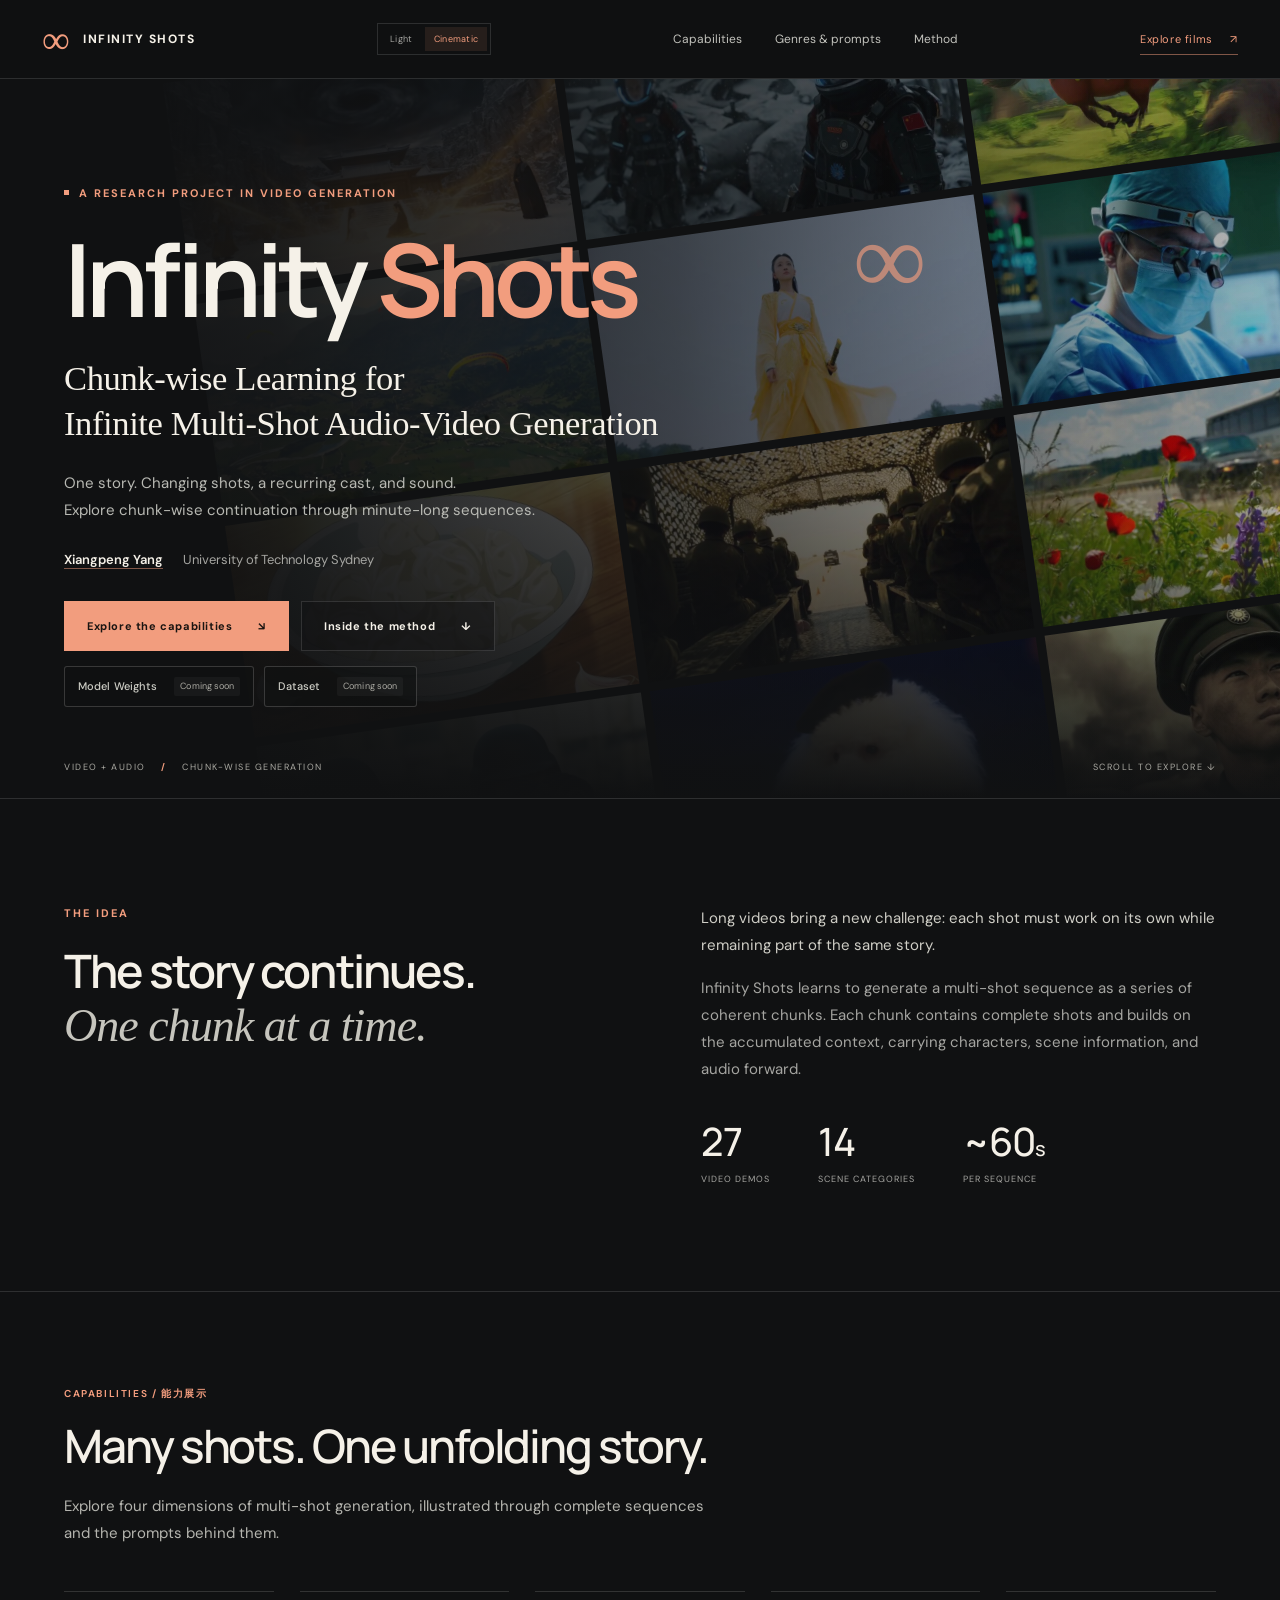
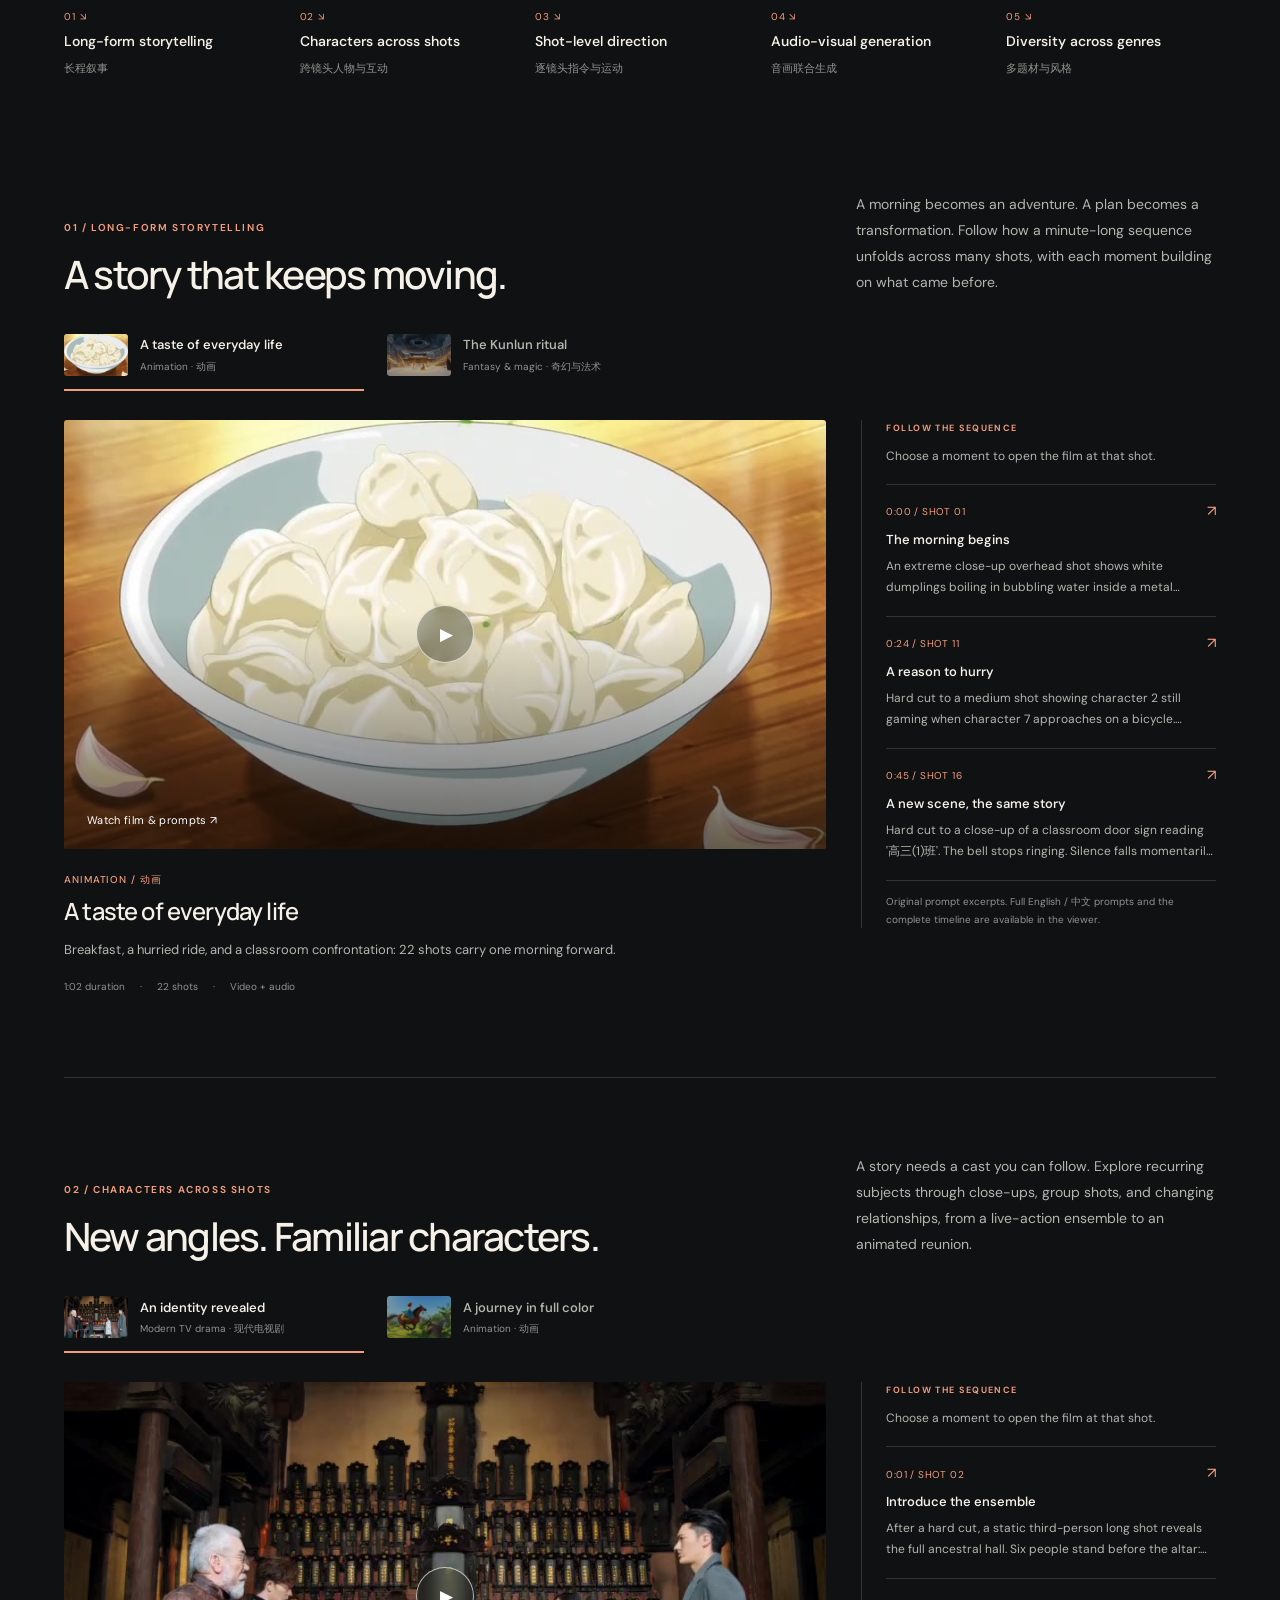
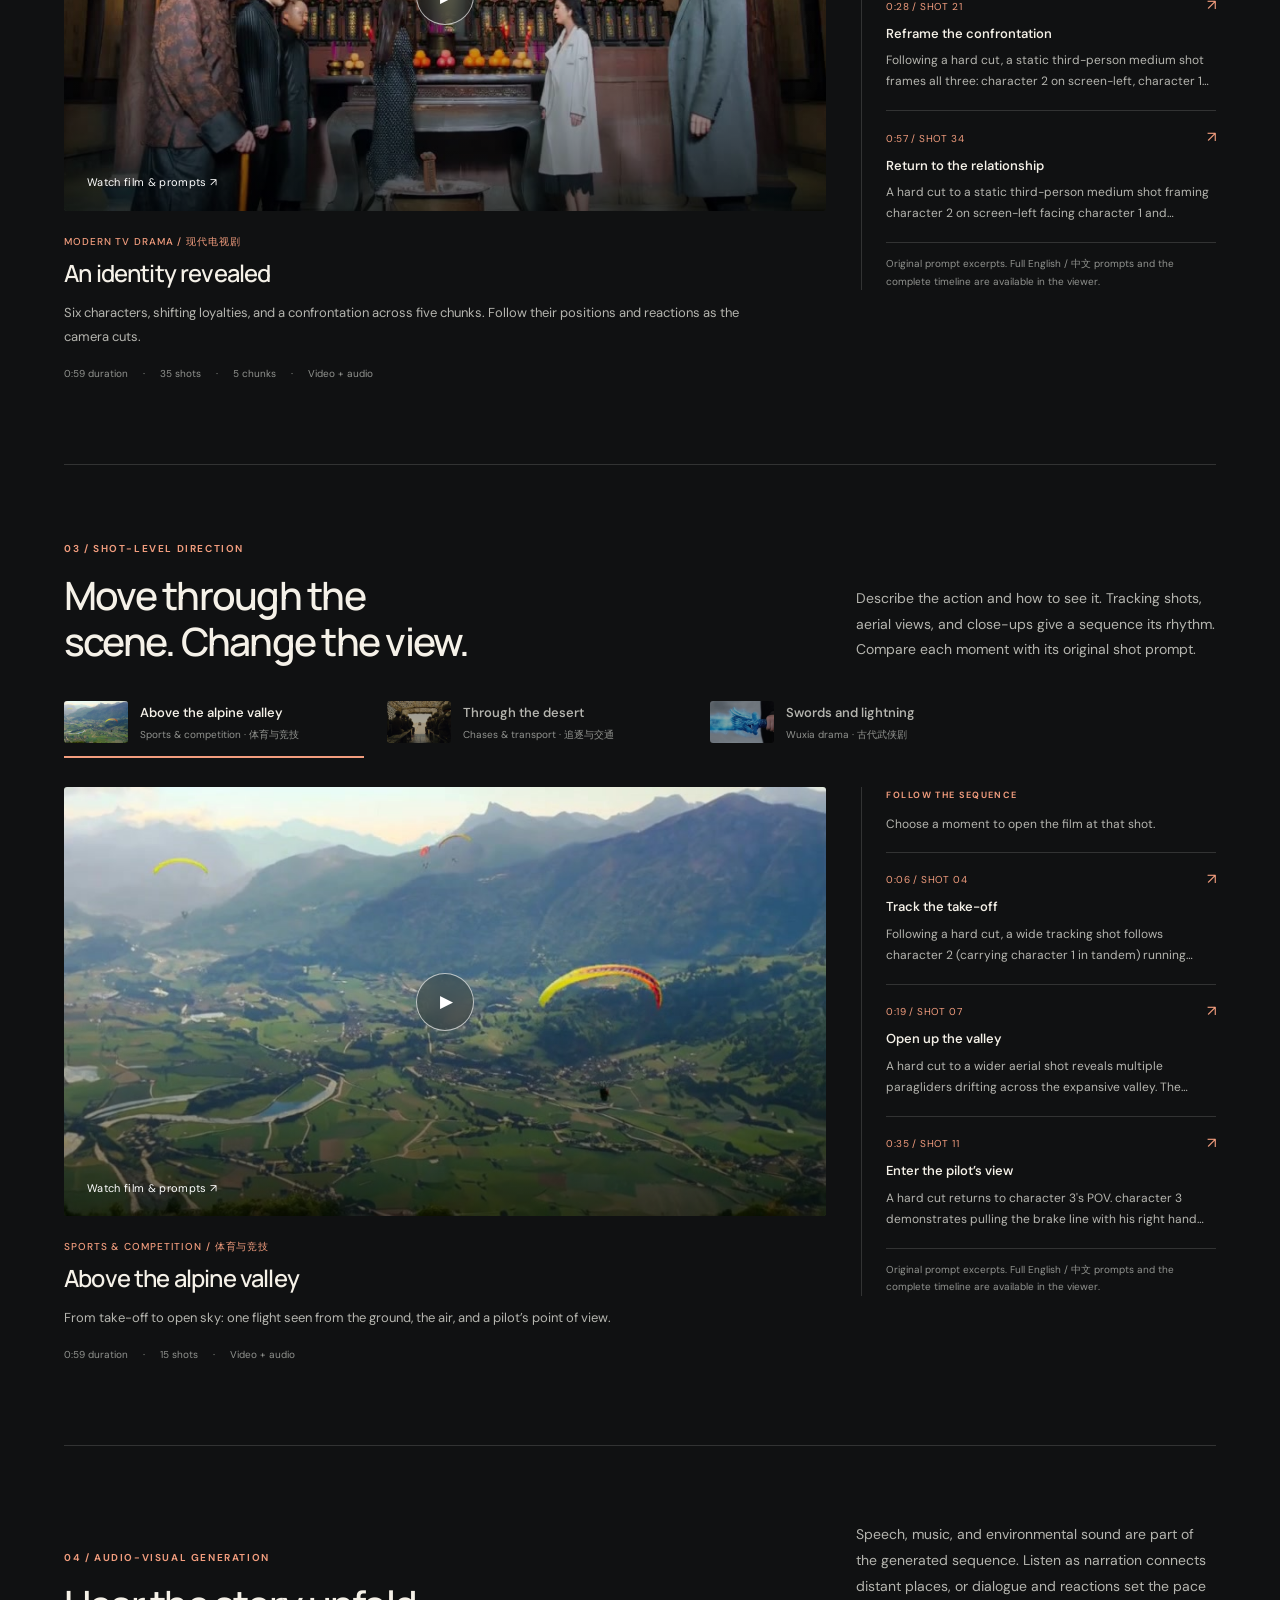
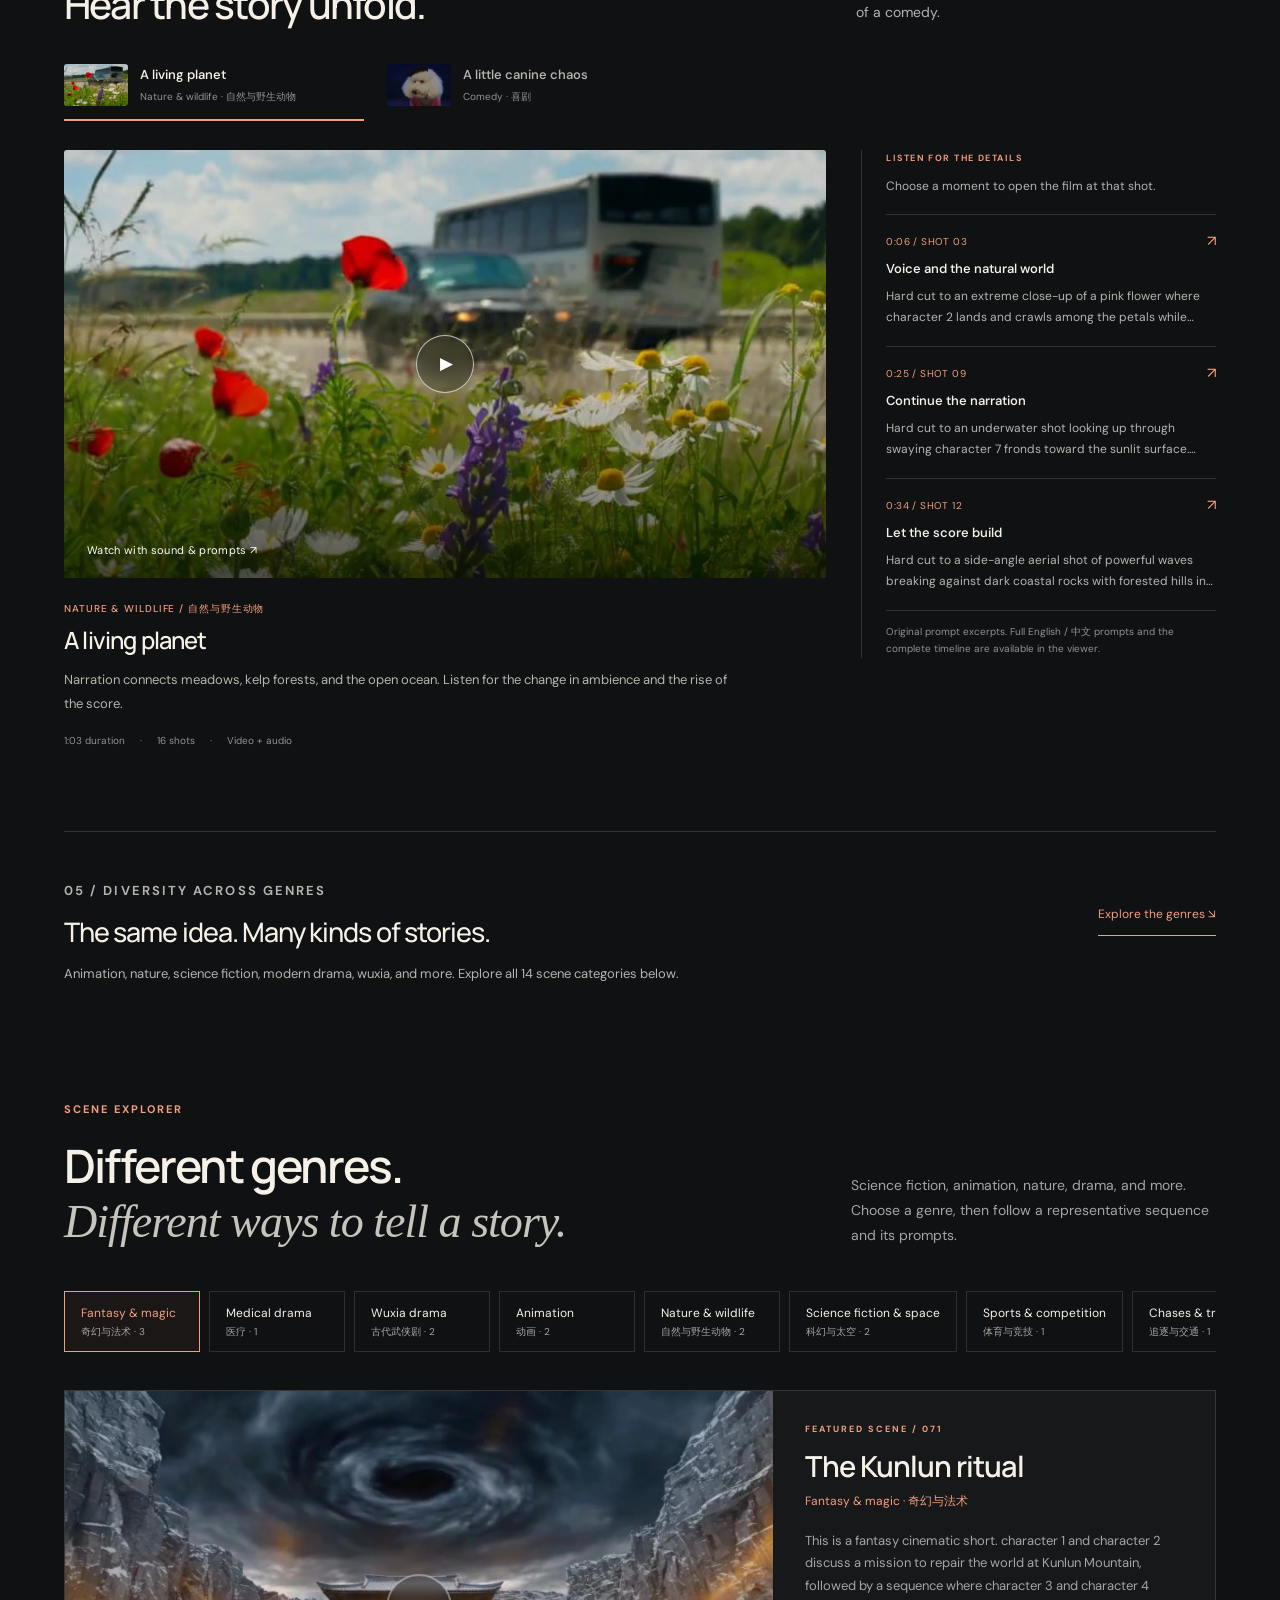
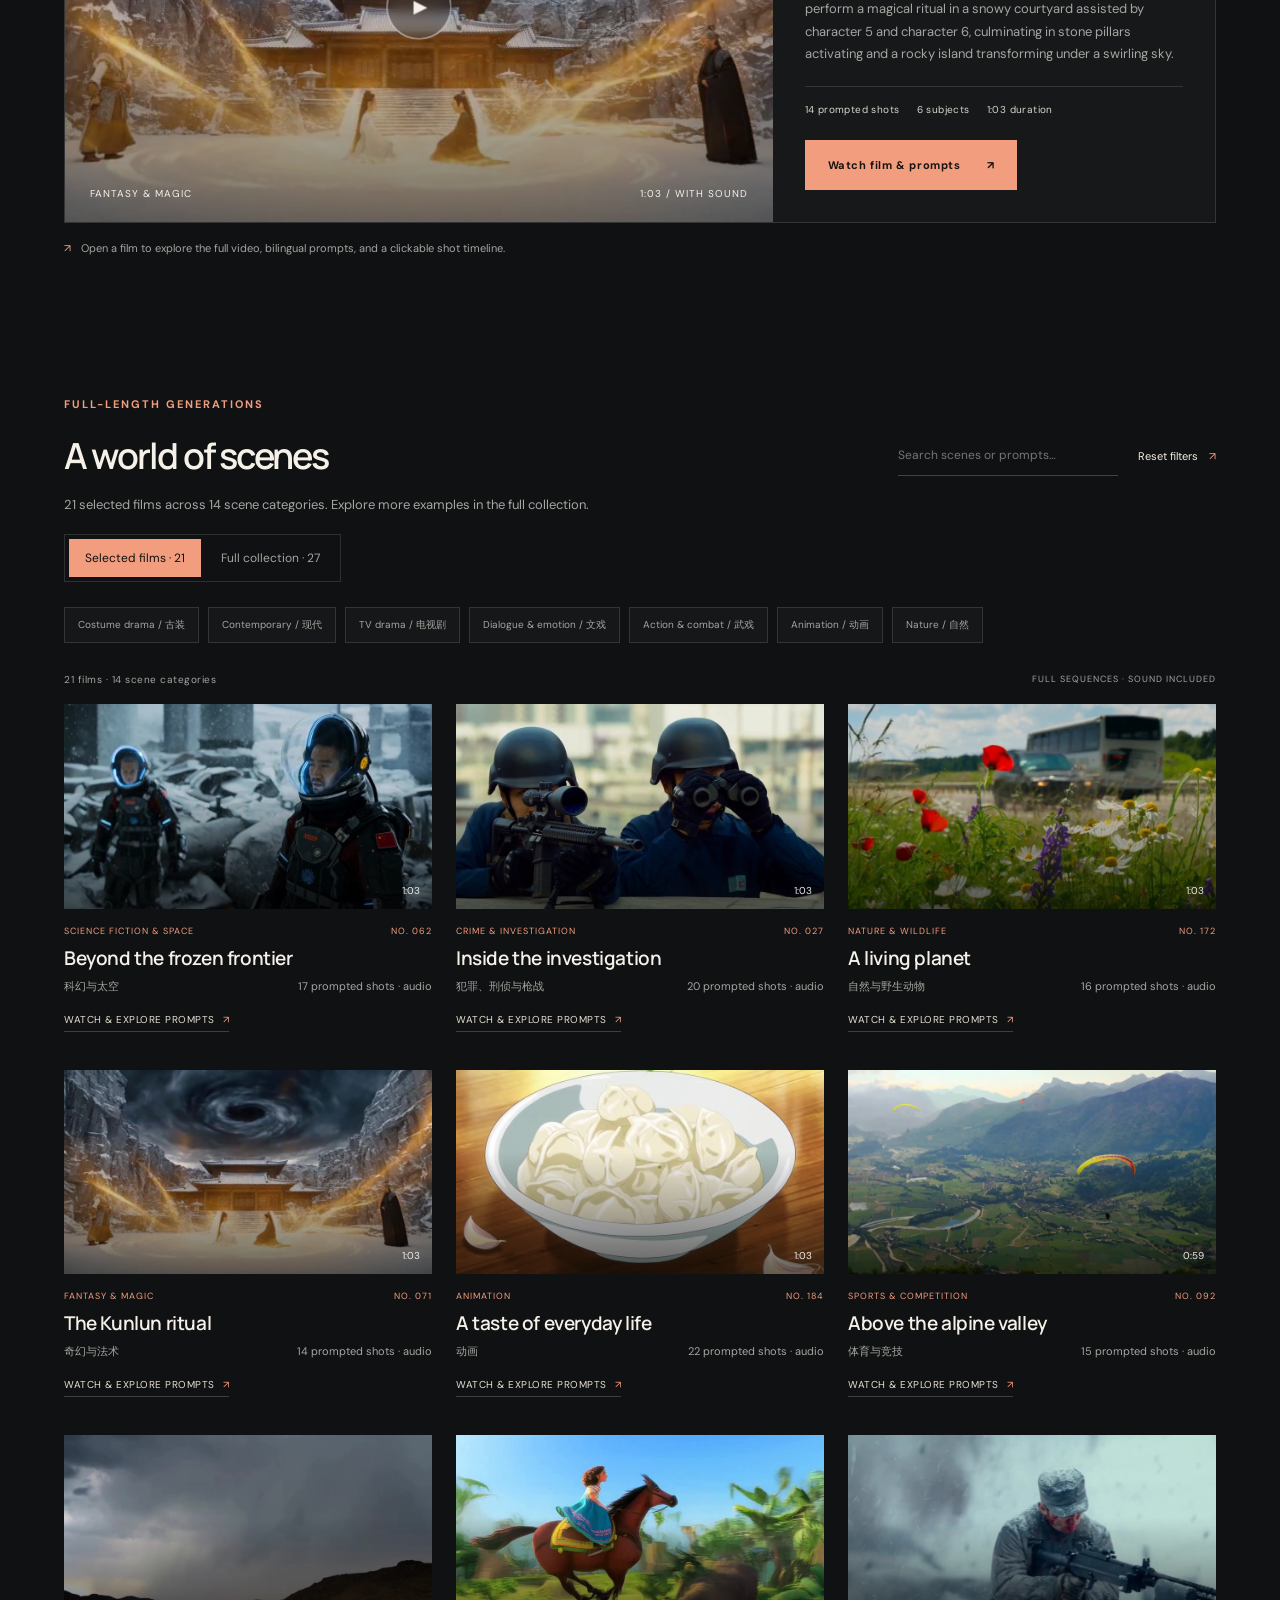
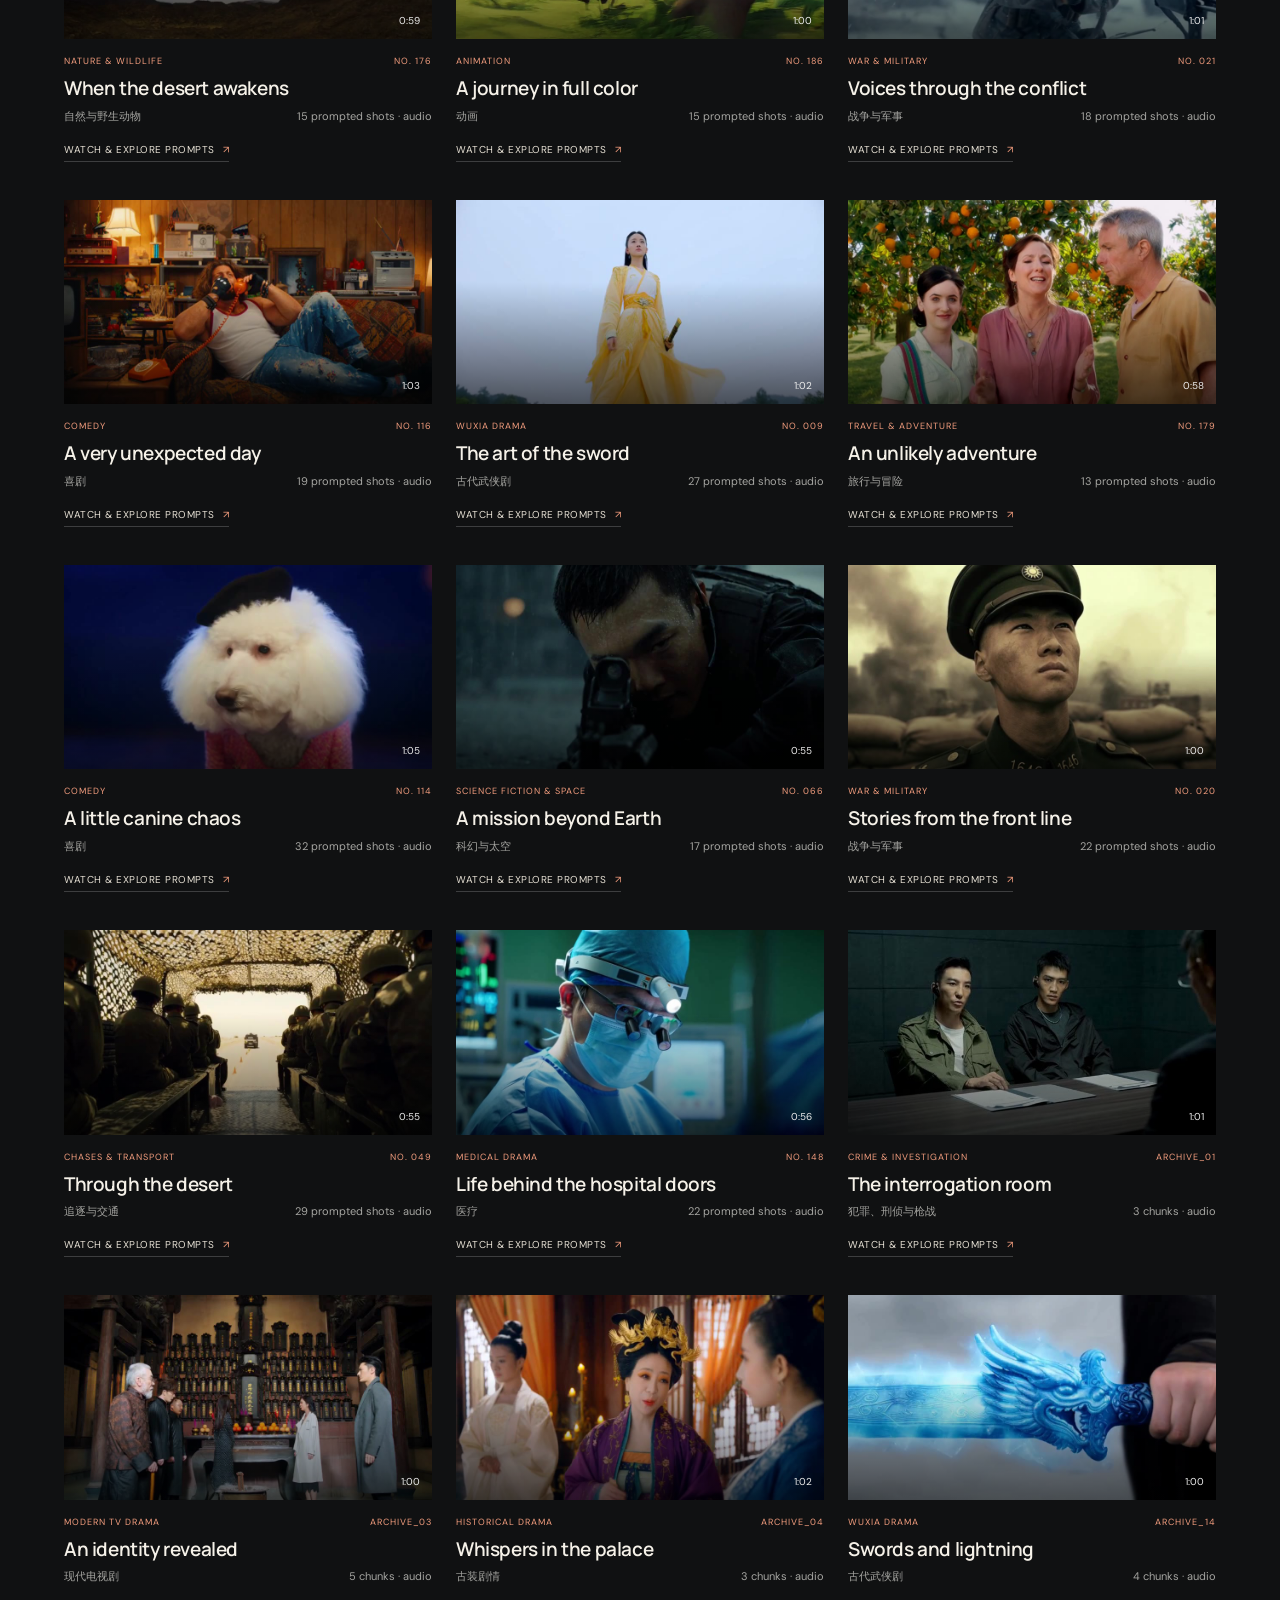
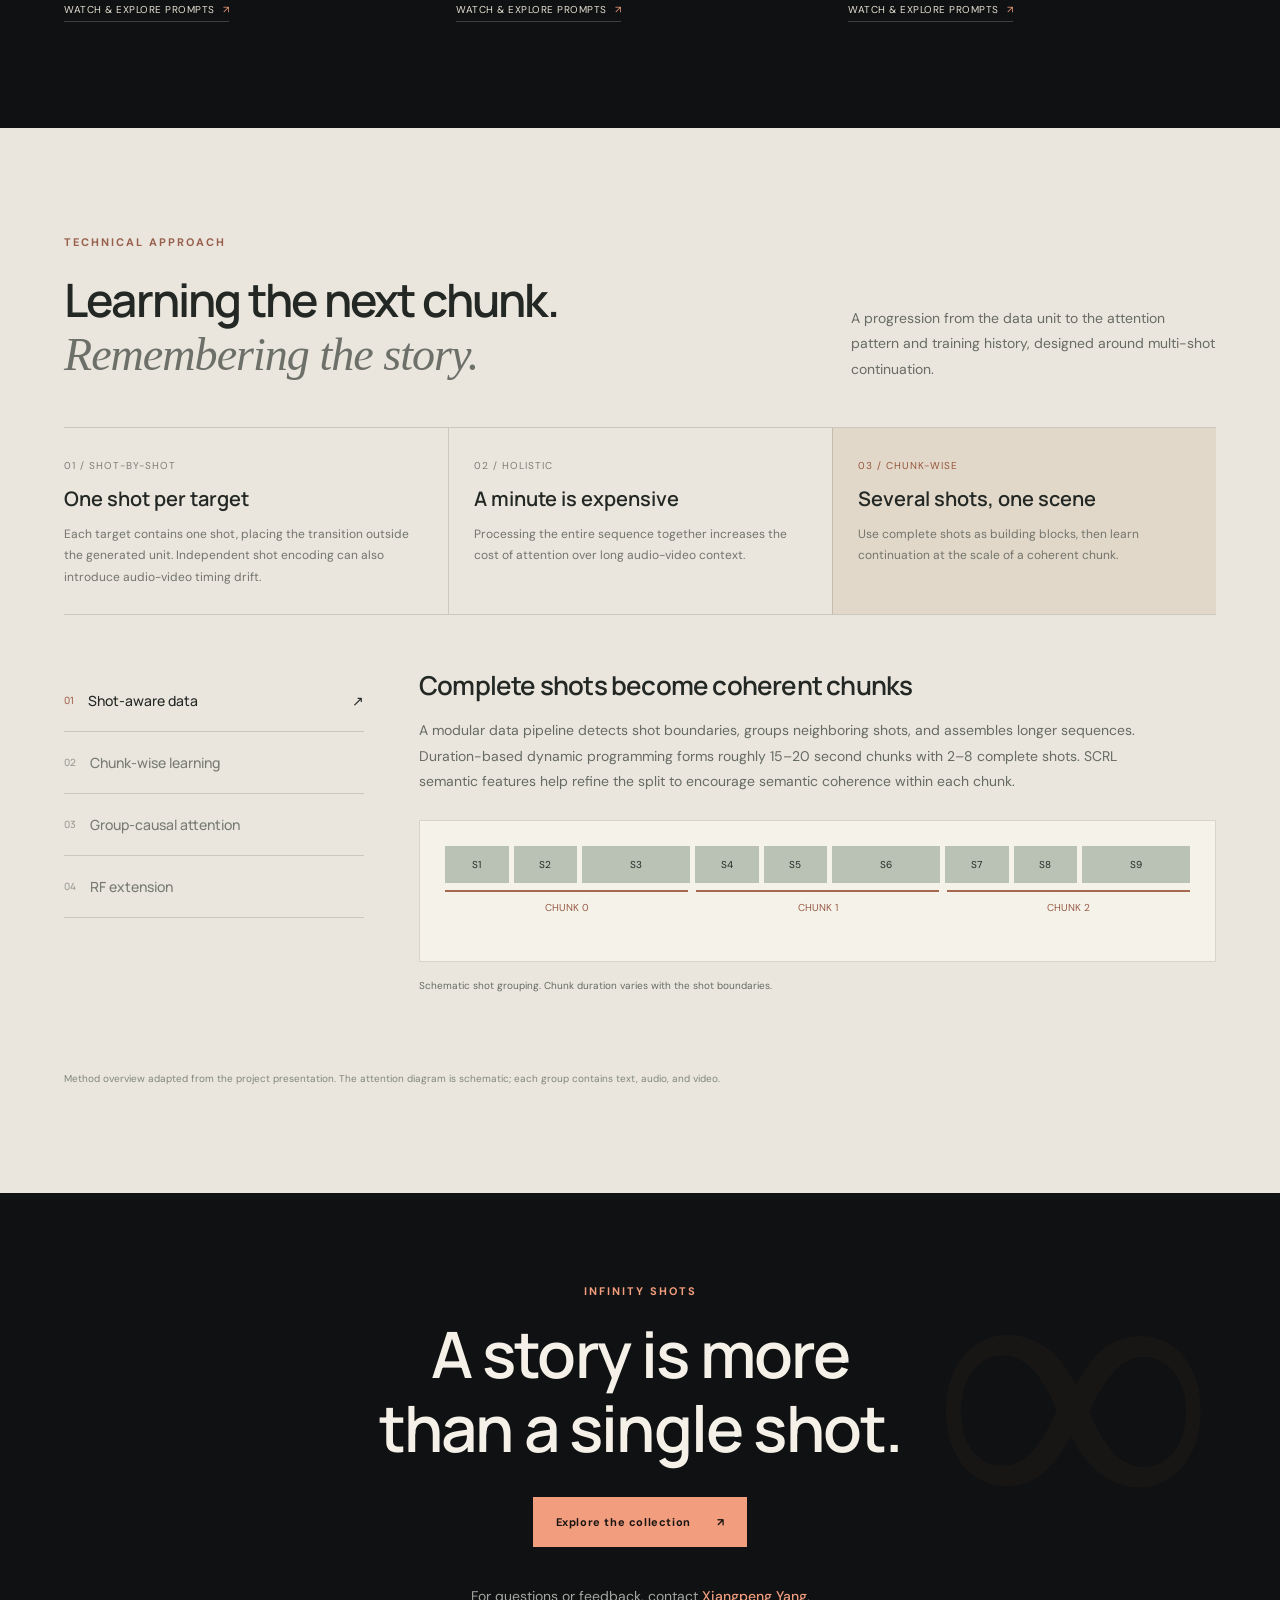
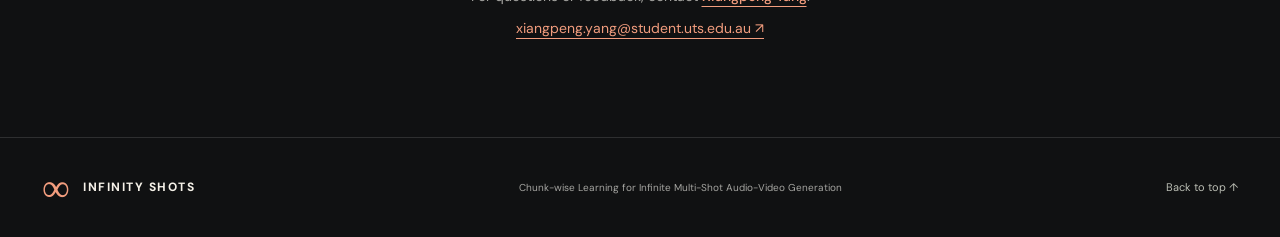
==== commit c0c10bce: "Link Xiangpeng Yang to his personal homepage" ====
--- a/index.html
+++ b/index.html
@@ -8,8 +8,8 @@
 <meta property="og:type" content="website"><meta property="og:image" content="assets/posters/demo-04-feature.jpg">
 <title>Infinity Shots — Chunk-wise Learning for Infinite Multi-Shot Audio-Video Generation</title>
 <link rel="icon" href="favicon.svg" type="image/svg+xml">
-<link rel="stylesheet" href="style.css?v=20261101-resources"><link rel="stylesheet" href="viewer.css?v=20261031-seek"><link rel="stylesheet" href="capabilities.css">
-<script defer src="data.js"></script><script defer src="viewer.js?v=20261031-cues"></script><script defer src="app.js"></script><script defer src="capabilities.js"></script>
+<link rel="stylesheet" href="style.css?v=20261102-author"><link rel="stylesheet" href="viewer.css?v=20261102-480p"><link rel="stylesheet" href="capabilities.css">
+<script defer src="data.js"></script><script defer src="viewer.js?v=20261102-480p"></script><script defer src="app.js"></script><script defer src="capabilities.js"></script>
 </head>
 <body>
 <a class="skip-link" href="#main">Skip to content</a>
@@ -19,7 +19,7 @@
 <div class="hero-mosaic" aria-hidden="true">
 <img src="assets/posters/demo-04-feature.jpg" alt=""><img src="assets/posters/demo-01.jpg" alt=""><img src="assets/posters/demo-08-feature.jpg" alt=""><img src="assets/posters/demo-06-feature.jpg" alt=""><img src="assets/posters/demo-11.jpg" alt=""><img src="assets/posters/demo-18.jpg" alt=""><img src="assets/posters/demo-05.jpg" alt=""><img src="assets/posters/demo-16.jpg" alt=""><img src="assets/posters/demo-03.jpg" alt=""><img src="assets/posters/demo-02.jpg" alt=""><img src="assets/posters/demo-13.jpg" alt=""><img src="assets/posters/demo-15.jpg" alt="">
 </div><div class="hero-shade"></div>
-<div class="hero-content"><div class="eyebrow"><span class="tiny-square"></span> A RESEARCH PROJECT IN VIDEO GENERATION</div><h1 id="hero-title">Infinity <span>Shots</span><i aria-hidden="true">∞</i></h1><p class="paper-title">Chunk-wise Learning for<br>Infinite Multi-Shot Audio-Video Generation</p><p class="hero-description">One story. Changing shots, a recurring cast, and sound.<br> Explore chunk-wise continuation through minute-long sequences.</p><div class="hero-author">Xiangpeng Yang <span>University of Technology Sydney</span></div><div class="hero-actions"><a class="button primary" href="#capabilities">Explore the capabilities <span>↘</span></a><a class="button ghost" href="#method">Inside the method <span>↓</span></a></div><div class="hero-resources" role="group" aria-label="Research resources"><button class="resource-soon" type="button" disabled><span>Model Weights</span><span class="resource-status">Coming soon</span></button><button class="resource-soon" type="button" disabled><span>Dataset</span><span class="resource-status">Coming soon</span></button></div></div>
+<div class="hero-content"><div class="eyebrow"><span class="tiny-square"></span> A RESEARCH PROJECT IN VIDEO GENERATION</div><h1 id="hero-title">Infinity <span>Shots</span><i aria-hidden="true">∞</i></h1><p class="paper-title">Chunk-wise Learning for<br>Infinite Multi-Shot Audio-Video Generation</p><p class="hero-description">One story. Changing shots, a recurring cast, and sound.<br> Explore chunk-wise continuation through minute-long sequences.</p><div class="hero-author"><a class="author-link" href="https://xiangpengyang.github.io/" target="_blank" rel="noopener noreferrer">Xiangpeng Yang</a> <span>University of Technology Sydney</span></div><div class="hero-actions"><a class="button primary" href="#capabilities">Explore the capabilities <span>↘</span></a><a class="button ghost" href="#method">Inside the method <span>↓</span></a></div><div class="hero-resources" role="group" aria-label="Research resources"><button class="resource-soon" type="button" disabled><span>Model Weights</span><span class="resource-status">Coming soon</span></button><button class="resource-soon" type="button" disabled><span>Dataset</span><span class="resource-status">Coming soon</span></button></div></div>
 <div class="hero-bottom"><span>VIDEO + AUDIO <b>/</b> CHUNK-WISE GENERATION</span><span>SCROLL TO EXPLORE ↓</span></div>
 </section>
 <section class="intro section" id="overview"><div><p class="eyebrow">THE IDEA</p><h2>The story continues.<br><em>One chunk at a time.</em></h2></div><div class="intro-copy"><p>Long videos bring a new challenge: each shot must work on its own while remaining part of the same story.</p><p>Infinity Shots learns to generate a multi-shot sequence as a series of coherent chunks. Each chunk contains complete shots and builds on the accumulated context, carrying characters, scene information, and audio forward.</p><div class="facts"><div><strong data-count-demos>27</strong><span>VIDEO DEMOS</span></div><div><strong data-count-categories>14</strong><span>SCENE CATEGORIES</span></div><div><strong>~60<span>s</span></strong><span>PER SEQUENCE</span></div></div></div></section>
@@ -36,7 +36,7 @@
 <div class="approach-comparison"><div><span>01 / SHOT-BY-SHOT</span><h3>One shot per target</h3><p>Each target contains one shot, placing the transition outside the generated unit. Independent shot encoding can also introduce audio-video timing drift.</p></div><div><span>02 / HOLISTIC</span><h3>A minute is expensive</h3><p>Processing the entire sequence together increases the cost of attention over long audio-video context.</p></div><div class="chosen"><span>03 / CHUNK-WISE</span><h3>Several shots, one scene</h3><p>Use complete shots as building blocks, then learn continuation at the scale of a coherent chunk.</p></div></div>
 <div class="method-body"><div class="method-tabs" role="tablist" aria-label="Method stages"><button role="tab" id="method-tab-0" aria-selected="true" aria-controls="method-panel" data-method="0"><span>01</span> Shot-aware data <b>↗</b></button><button role="tab" id="method-tab-1" aria-selected="false" aria-controls="method-panel" data-method="1"><span>02</span> Chunk-wise learning <b>↗</b></button><button role="tab" id="method-tab-2" aria-selected="false" aria-controls="method-panel" data-method="2"><span>03</span> Group-causal attention <b>↗</b></button><button role="tab" id="method-tab-3" aria-selected="false" aria-controls="method-panel" data-method="3"><span>04</span> RF extension <b>↗</b></button></div><div class="method-panel" id="method-panel" role="tabpanel" aria-labelledby="method-tab-0" tabindex="0"></div></div>
 <p class="method-footnote">Method overview adapted from the project presentation. The attention diagram is schematic; each group contains text, audio, and video.</p></div></section>
-<section class="closing section"><div class="closing-mark" aria-hidden="true">∞</div><p class="eyebrow">INFINITY SHOTS</p><h2>A story is more<br>than a single shot.</h2><a class="button primary" href="#explore">Explore the collection <span>↗</span></a><p class="project-contact" id="contact">For questions or feedback, contact <strong>Xiangpeng Yang</strong>.<br><a href="mailto:xiangpeng.yang@student.uts.edu.au">xiangpeng.yang@student.uts.edu.au <span aria-hidden="true">↗</span></a></p></section>
+<section class="closing section"><div class="closing-mark" aria-hidden="true">∞</div><p class="eyebrow">INFINITY SHOTS</p><h2>A story is more<br>than a single shot.</h2><a class="button primary" href="#explore">Explore the collection <span>↗</span></a><p class="project-contact" id="contact">For questions or feedback, contact <strong><a class="author-link" href="https://xiangpengyang.github.io/" target="_blank" rel="noopener noreferrer">Xiangpeng Yang</a></strong>.<br><a href="mailto:xiangpeng.yang@student.uts.edu.au">xiangpeng.yang@student.uts.edu.au <span aria-hidden="true">↗</span></a></p></section>
 </main><footer><a class="brand" href="#top"><span class="brand-symbol">∞</span> INFINITY SHOTS</a><p>Chunk-wise Learning for Infinite Multi-Shot Audio-Video Generation</p><a href="#top">Back to top ↑</a></footer>
 <noscript><p class="noscript">Enable JavaScript to browse the video collection and read the prompts.</p></noscript>
 </body></html>
--- a/style.css
+++ b/style.css
@@ -9,3 +9,5 @@
 .closing .project-contact{position:relative;margin:36px auto 0;color:var(--muted);font-size:14px;line-height:1.9;max-width:560px}.project-contact strong{color:var(--ink);font-weight:500}.project-contact a{display:inline-block;margin-top:5px;color:var(--accent);text-decoration:underline;text-underline-offset:5px;overflow-wrap:anywhere}.project-contact a:hover{text-decoration-thickness:2px}@media(max-width:760px){.closing .project-contact{font-size:12px;margin-top:29px}}
 
 .hero-resources{display:flex;flex-wrap:wrap;gap:10px;margin-top:15px}.resource-soon{display:inline-flex;align-items:center;justify-content:space-between;gap:17px;min-height:41px;padding:10px 13px;border:1px solid #ffffff2b;border-radius:3px;background:#1011128c;color:#cecec6;font:500 11px/1.4 var(--font);letter-spacing:.1px;cursor:default;opacity:1}.resource-status{padding:3px 6px;border-radius:2px;background:#ffffff0a;color:#aaa9a2;font-size:9px;font-weight:400;white-space:nowrap}@media(max-width:760px){.hero-resources{gap:8px;margin-top:13px}.resource-soon{gap:12px;padding:9px 11px;font-size:10px;min-height:39px}.resource-status{font-size:8px}}
+
+.author-link{text-decoration:underline;text-decoration-color:#f29d7e80;text-underline-offset:4px;transition:color .2s,text-decoration-color .2s}.author-link:hover{color:var(--accent);text-decoration-color:currentColor}.project-contact .author-link{display:inline;margin:0}
--- a/viewer.css
+++ b/viewer.css
@@ -1,4 +1,4 @@
-.iv-dialog{--iv-bg:#101112;--iv-panel:#181a1b;--iv-line:#ffffff16;--iv-ink:#f5f1e8;--iv-muted:#a4a8a6;--iv-accent:#f29d7e;box-sizing:border-box;width:min(1490px,96vw);max-width:96vw;height:min(920px,94dvh);max-height:94dvh;margin:auto;padding:0;border:1px solid #ffffff26;border-radius:15px;color:var(--iv-ink);background:var(--iv-bg);box-shadow:0 32px 130px #000b;font:14px/1.6 Arial,"PingFang SC","Microsoft YaHei",sans-serif;overflow:hidden;color-scheme:dark}
+.iv-dialog{--iv-bg:#101112;--iv-panel:#181a1b;--iv-line:#ffffff16;--iv-ink:#f5f1e8;--iv-muted:#a4a8a6;--iv-accent:#f29d7e;box-sizing:border-box;width:min(1280px,96vw);max-width:96vw;height:min(850px,94dvh);max-height:94dvh;margin:auto;padding:0;border:1px solid #ffffff26;border-radius:15px;color:var(--iv-ink);background:var(--iv-bg);box-shadow:0 32px 130px #000b;font:14px/1.6 Arial,"PingFang SC","Microsoft YaHei",sans-serif;overflow:hidden;color-scheme:dark}
 .iv-dialog::backdrop{background:#020404d9;backdrop-filter:blur(12px)}
 .iv-dialog *{box-sizing:border-box}
 .iv-dialog button,.iv-dialog a,.iv-dialog input{font:inherit}
@@ -9,9 +9,10 @@
 .iv-heading{min-width:0}.iv-eyebrow{font-size:10px;font-weight:600;letter-spacing:.12em;color:var(--iv-accent);margin-bottom:5px;text-transform:uppercase}
 .iv-title{font-size:clamp(19px,2.1vw,28px);font-weight:500;letter-spacing:-.035em;line-height:1.2;margin:0;overflow:hidden;text-overflow:ellipsis;white-space:nowrap}
 .iv-close{display:grid;place-items:center;flex:0 0 38px;width:38px;height:38px;border:1px solid #ffffff29;background:#ffffff06;border-radius:50%;font-size:27px!important;font-weight:200;line-height:1;transition:background .2s,transform .2s}.iv-close:hover{background:#ffffff15;transform:rotate(90deg)}
-.iv-body{display:grid;grid-template-columns:minmax(0,1.9fr) minmax(325px,1fr);height:calc(100% - 111px);min-height:0}
+.iv-body{display:grid;grid-template-columns:minmax(0,1fr) 350px;height:calc(100% - 111px);min-height:0}
 .iv-stage{min-width:0;overflow:auto;scrollbar-width:thin;padding:22px 22px 25px;background:#101112}
-.iv-video-wrap{position:relative;background:#000;border-radius:8px;overflow:hidden;aspect-ratio:16/9;isolation:isolate}
+.iv-player-content{width:min(100%,var(--iv-player-width,864px));margin-inline:auto}
+.iv-video-wrap{position:relative;background:#000;border-radius:8px;overflow:hidden;aspect-ratio:var(--iv-player-ratio,1.8);isolation:isolate}
 .iv-video{display:block;width:100%;height:100%;object-fit:contain;background:#000}
 .iv-overlay{position:absolute;bottom:53px;left:20px;right:20px;pointer-events:none;padding:13px 15px 12px;background:#0a0c0dd9;backdrop-filter:blur(9px);border-left:2px solid var(--iv-accent);border-radius:0 5px 5px 0;box-shadow:0 3px 30px #0004;transition:opacity .15s}
 .iv-overlay-label{color:var(--iv-accent);text-transform:uppercase;font-size:10px;line-height:1.4;letter-spacing:.1em;font-weight:700;margin-bottom:5px}
@@ -36,7 +37,7 @@
 .iv-prompt-text{display:block;font-size:12px;line-height:1.8;color:#bfc5c1;overflow-wrap:anywhere;white-space:pre-line}.iv-prompt-card.is-active .iv-prompt-text{color:#f1f1e9}
 .iv-full-details{border-top:1px solid #ffffff15;padding:16px 20px 25px}.iv-full-details>summary{cursor:pointer;list-style:none;color:#c8cfca;font-size:12px;display:flex;align-items:center;gap:10px}.iv-full-details>summary::after{content:'+';margin-left:auto;font-size:18px}.iv-full-details[open]>summary::after{content:'−'}.iv-full-details>summary::-webkit-details-marker{display:none}
 .iv-full-description{color:var(--iv-muted);font-size:10px;line-height:1.6;margin:14px 0}.iv-copy-row{display:flex;align-items:center;gap:12px;flex-wrap:wrap;margin-bottom:12px}.iv-copy-button{background:#ffffff08;border:1px solid #ffffff22;border-radius:4px;padding:5px 10px;font-size:10px!important}.iv-copy-button:hover{background:#ffffff12}.iv-copy-status{color:var(--iv-accent);font-size:10px}.iv-full-prompt{font:11px/1.75 ui-monospace,SFMono-Regular,Consolas,monospace;white-space:pre-wrap;overflow-wrap:anywhere;color:#b5bdb7;margin:0;padding:12px;border:1px solid #ffffff12;background:#0002;border-radius:4px;max-height:65vh;overflow:auto}.iv-copy-fallback{position:fixed;left:-10000px;top:0;opacity:0}.iv-empty{color:var(--iv-muted);font-size:12px;line-height:1.8}
-@media(min-width:1550px){.iv-body{grid-template-columns:minmax(0,2.15fr) minmax(350px,1fr)}.iv-overlay-text{font-size:13px}.iv-stage{padding:26px}.iv-prompt-text{font-size:13px}}
+@media(min-width:1550px){.iv-prompt-text{font-size:13px}}
 @media(max-width:1000px){.iv-body{grid-template-columns:minmax(0,1.5fr) minmax(290px,1fr)}.iv-stage{padding:15px}.iv-overlay{left:12px;right:12px;padding:9px 11px;bottom:45px}.iv-overlay-text{font-size:11px}.iv-overlay-label{font-size:9px}.iv-player-meta{gap:10px}.iv-summary{font-size:13px}.iv-header{padding:18px 20px;height:100px}.iv-body{height:calc(100% - 100px)}.iv-prompt-list{padding:13px}.iv-prompt-card{padding:12px}.iv-panel-head{padding:17px 14px}}
 @media(max-width:750px){.iv-dialog{width:100%;max-width:100%;height:100dvh;max-height:100dvh;border:0;border-radius:0;overflow:auto}.iv-header{position:sticky;top:0;z-index:5;height:auto;min-height:88px;padding:15px 17px;background:#101112f5;backdrop-filter:blur(12px)}.iv-title{font-size:22px}.iv-eyebrow{font-size:8px;letter-spacing:.06em}.iv-body{display:block;height:auto}.iv-stage{padding:13px 13px 16px;overflow:visible}.iv-video-wrap{border-radius:5px}.iv-overlay{bottom:44px;left:10px;right:10px;padding:7px 9px}.iv-overlay-text{font-size:10px;line-height:1.5}.iv-overlay-label{font-size:8px;margin-bottom:3px}.iv-player-meta{font-size:9px;gap:12px;padding-bottom:13px}.iv-summary{font-size:13px;margin-top:15px}.iv-source-note{font-size:10px}.iv-panel{overflow:visible;border-left:0;border-top:1px solid var(--iv-line)}.iv-panel-head{position:static}.iv-prompt-list{display:grid;grid-template-columns:1fr;gap:12px;padding:14px}.iv-prompt-text{font-size:13px;line-height:1.8}.iv-prompt-card{padding:16px}.iv-timeline{gap:2px;margin-top:7px;min-height:23px}.iv-segment{padding-top:1px}.iv-segment span{font-size:8px}.iv-full-details{padding:20px 17px 35px}}
 @media(prefers-reduced-motion:reduce){.iv-dialog *{transition:none!important;scroll-behavior:auto!important}}
